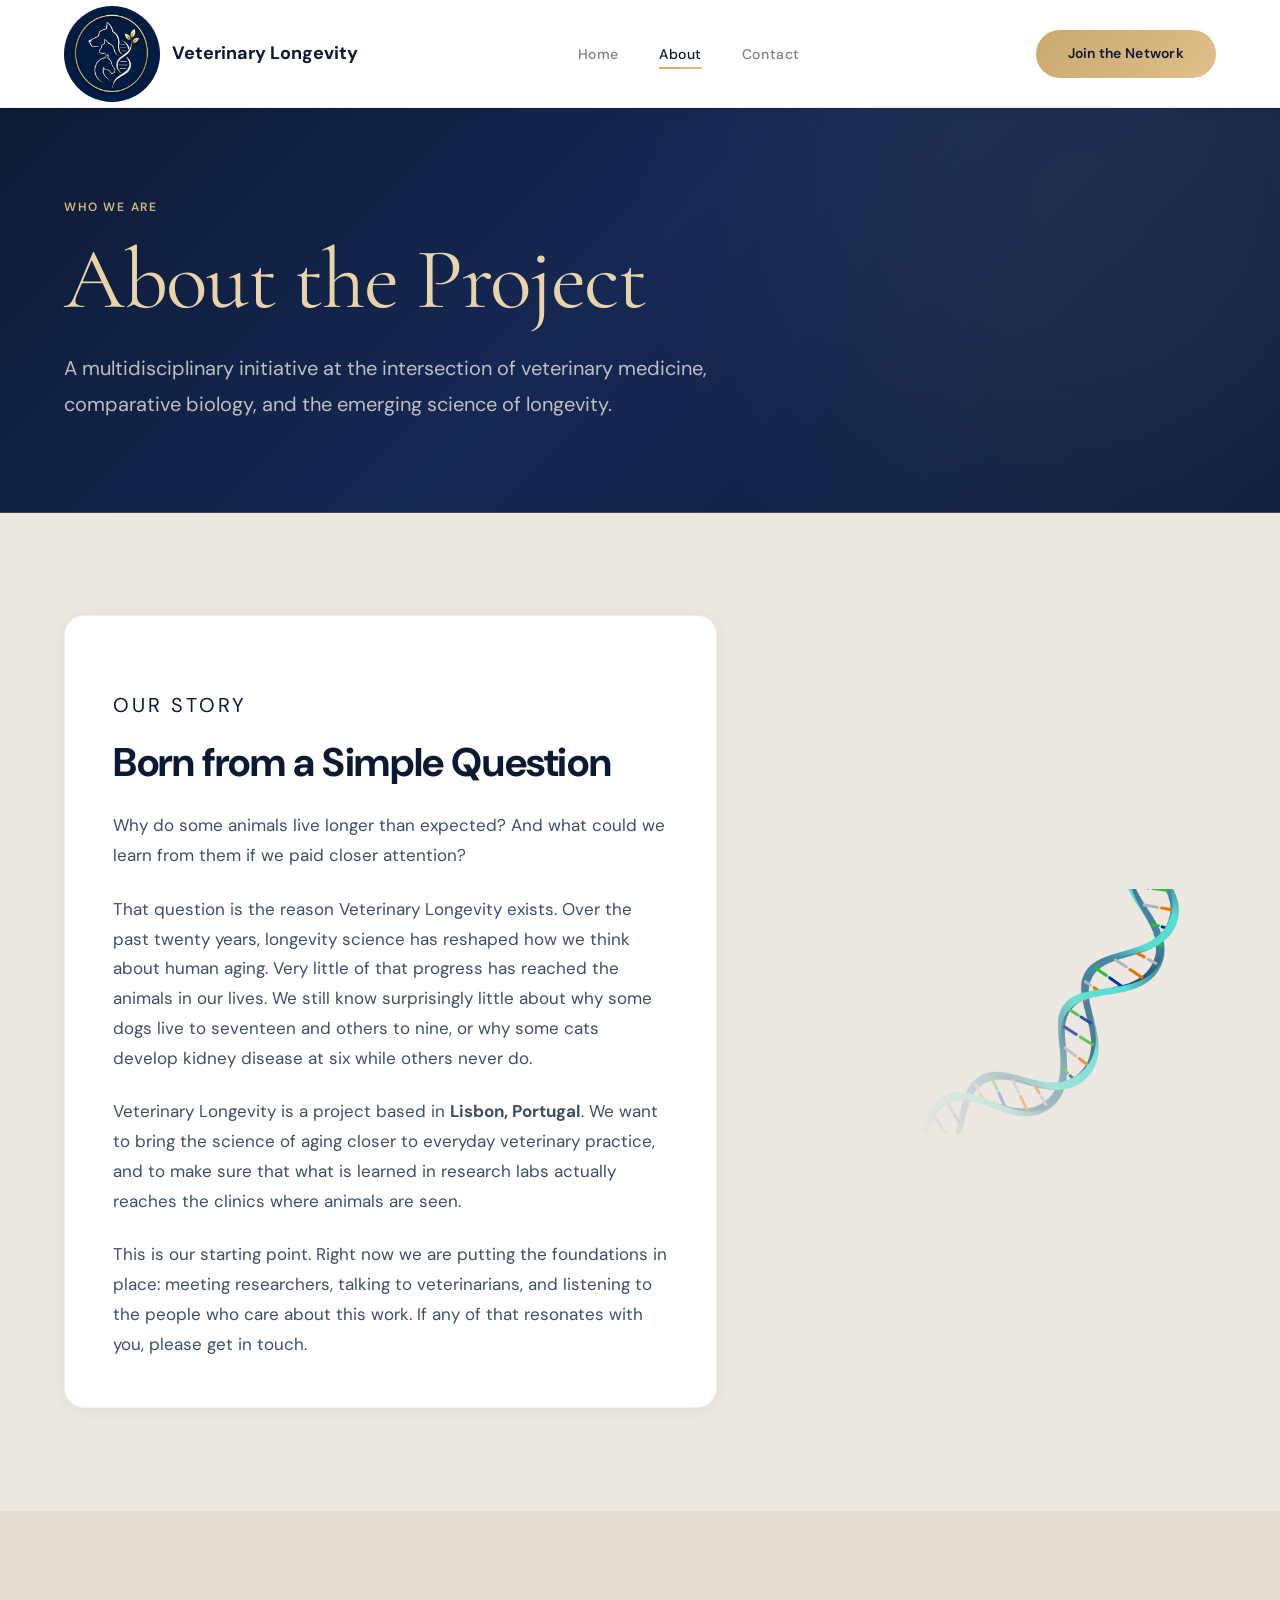
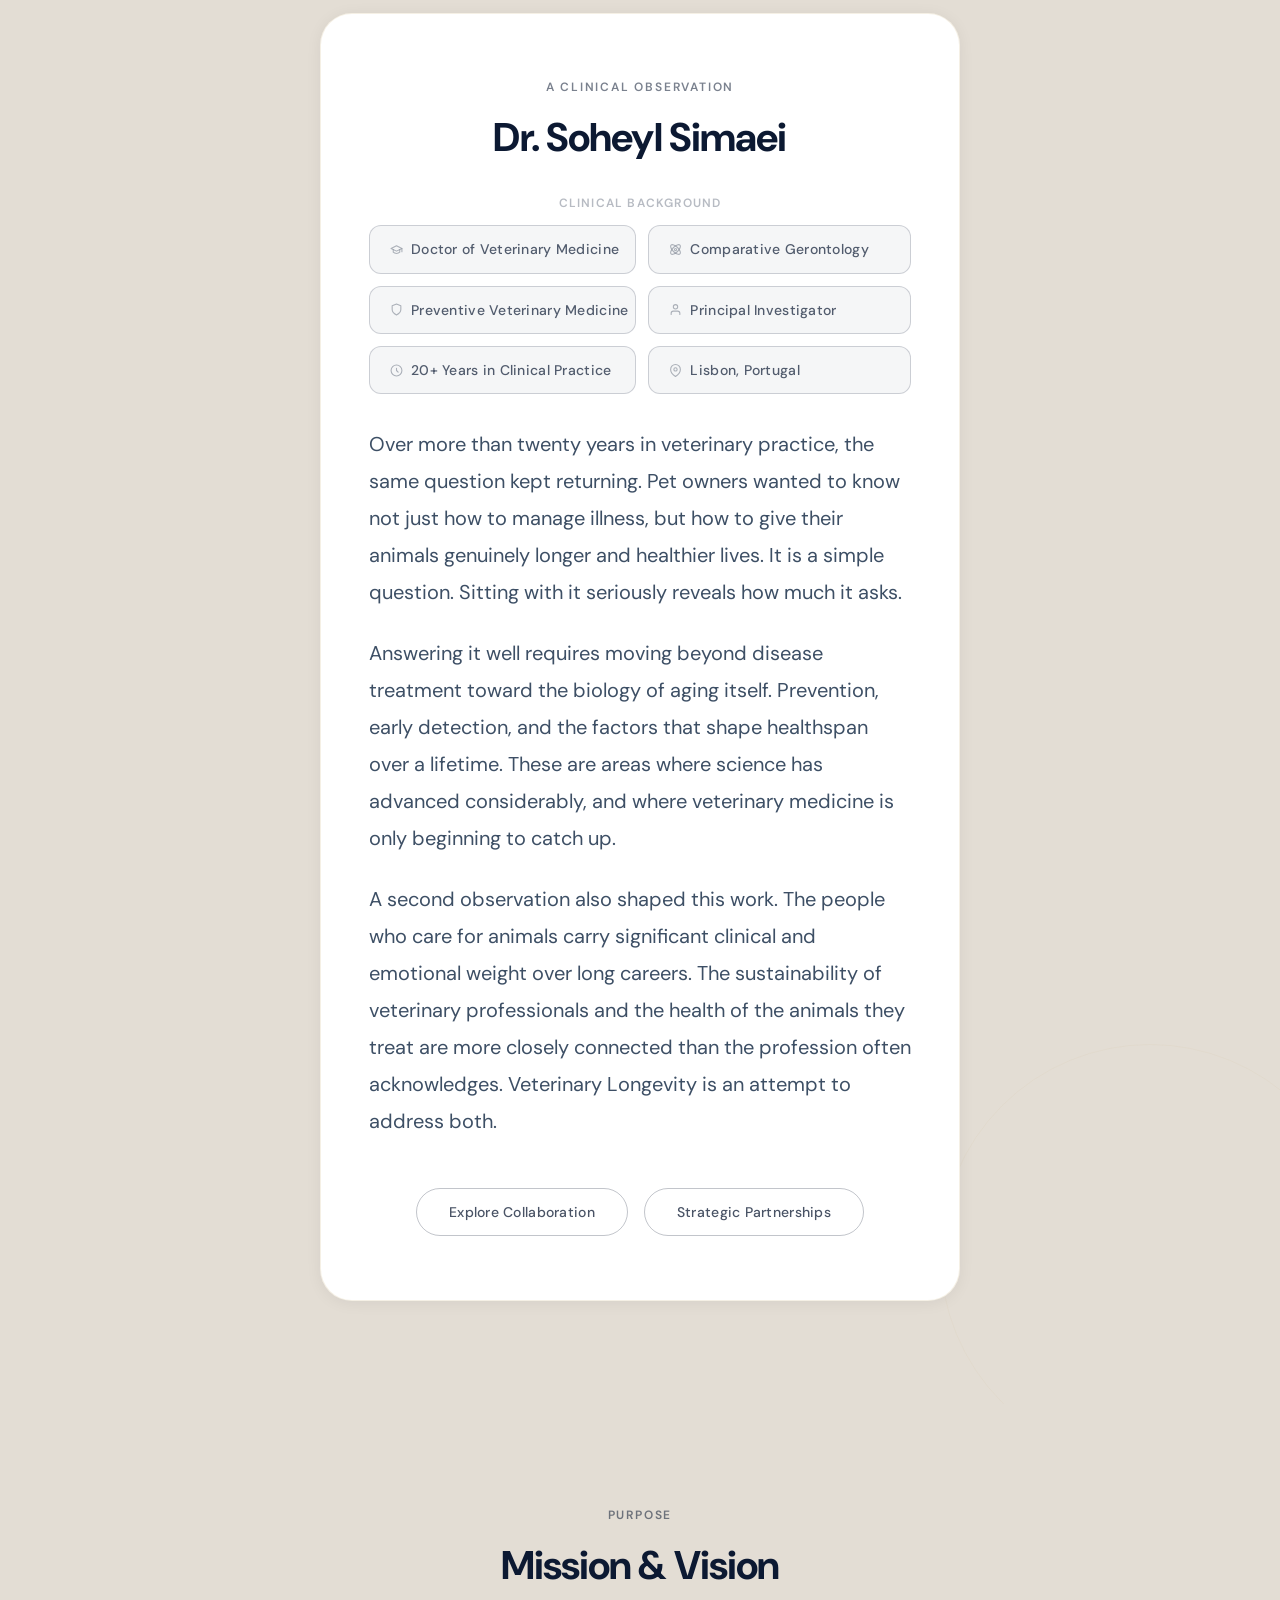
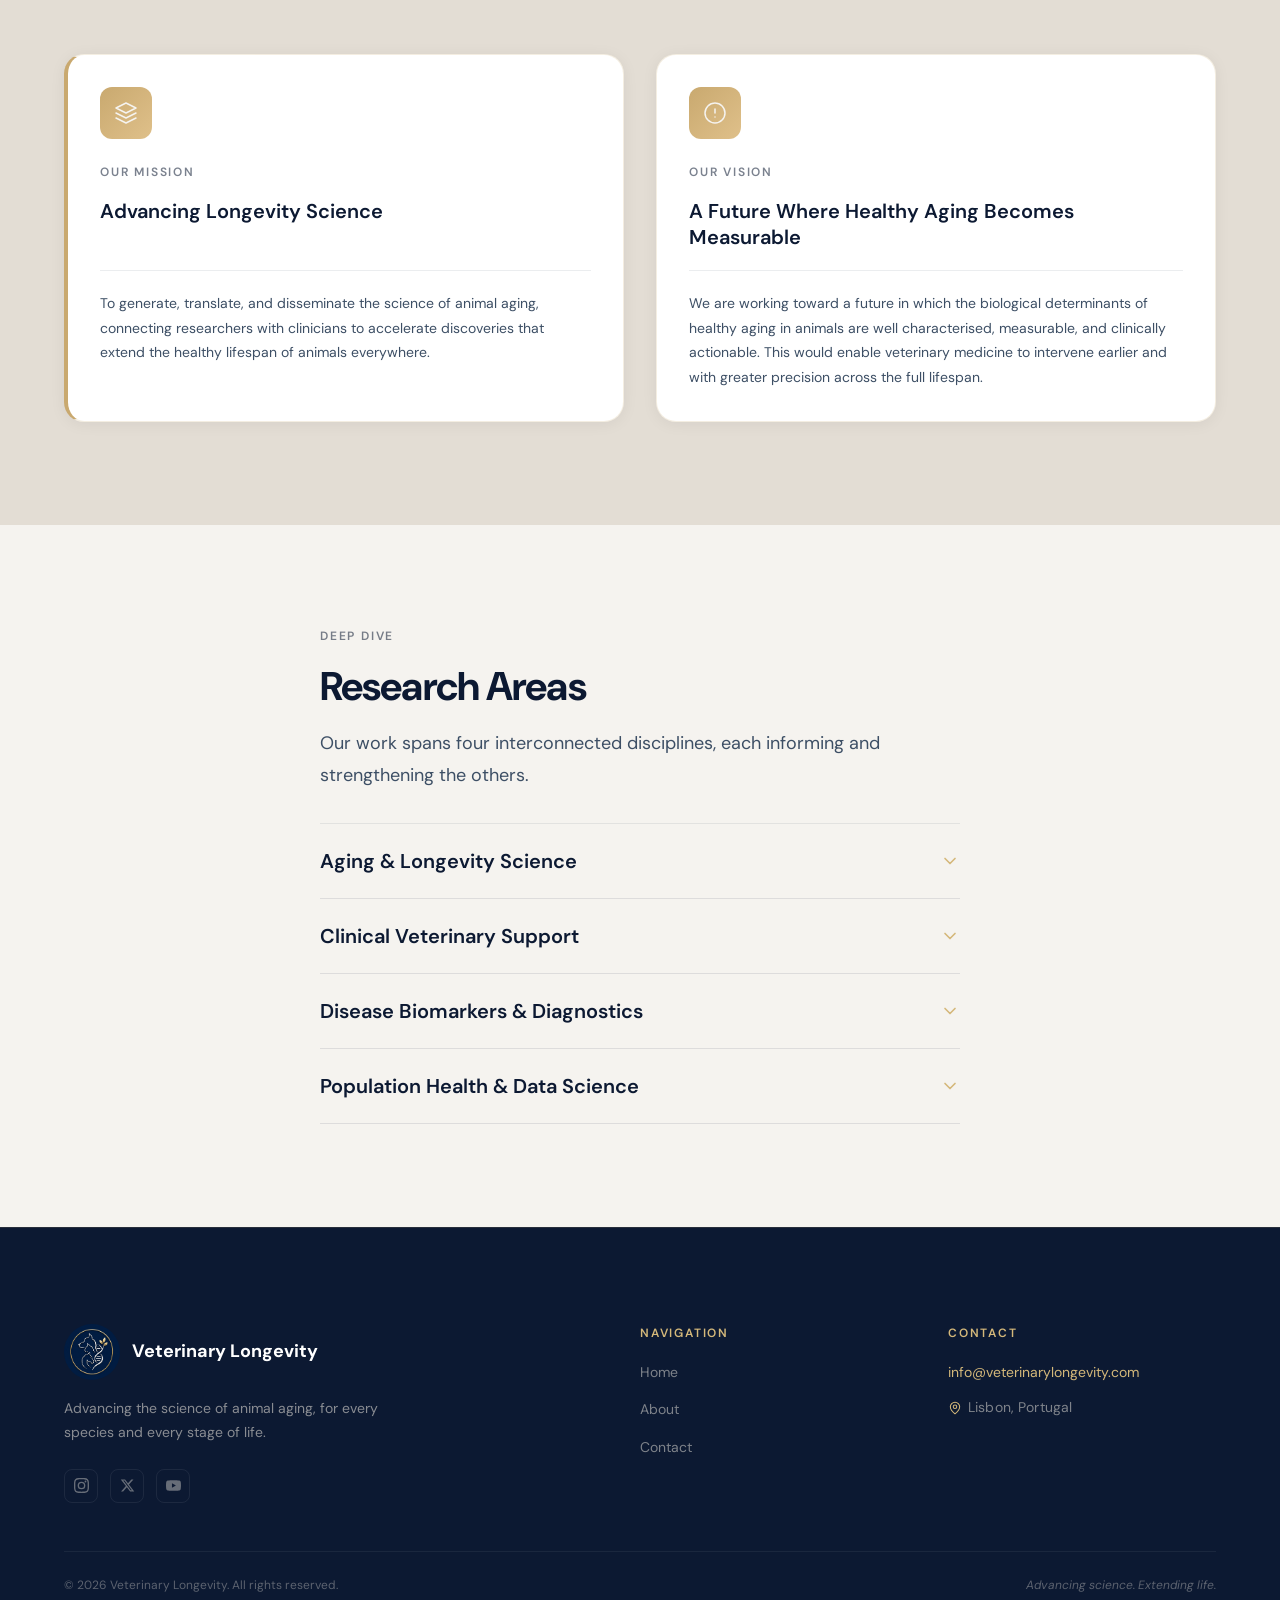
==== about.html @ aec87c4b "Reorganise credential pills into structured 2-column grid Replaces flex-wrap layout (uneven rows) wi" ====
<!DOCTYPE html>
<html lang="en">
<head>
  <meta charset="UTF-8">
  <meta name="viewport" content="width=device-width, initial-scale=1.0">
  <title>About | Veterinary Longevity</title>
  <meta name="description" content="About Veterinary Longevity. Our mission, research focus, and the founder building a scientific platform to extend healthy life across animal species.">
  <meta name="keywords" content="about veterinary longevity, animal aging research, pet longevity science, geroscience, veterinary research mission">
  <meta name="author" content="Dr. Soheyl Simaei">
  <meta name="robots" content="index, follow">
  <meta name="theme-color" content="#0c1932">
  <link rel="canonical" href="https://veterinarylongevity.com/about.html">

  <!-- Open Graph -->
  <meta property="og:type" content="website">
  <meta property="og:url" content="https://veterinarylongevity.com/about.html">
  <meta property="og:site_name" content="Veterinary Longevity">
  <meta property="og:title" content="About | Veterinary Longevity">
  <meta property="og:description" content="Our mission, research focus, and the founder building a scientific platform to extend healthy life across animal species.">
  <meta property="og:image" content="https://veterinarylongevity.com/images/logo.png">
  <meta property="og:image:alt" content="Veterinary Longevity logo">
  <meta property="og:locale" content="en_US">

  <!-- Twitter -->
  <meta name="twitter:card" content="summary_large_image">
  <meta name="twitter:title" content="About | Veterinary Longevity">
  <meta name="twitter:description" content="Our mission, research focus, and the founder behind Veterinary Longevity.">
  <meta name="twitter:image" content="https://veterinarylongevity.com/images/logo.png">

  <link rel="dns-prefetch" href="//fonts.googleapis.com">
  <link rel="preconnect" href="https://fonts.googleapis.com">
  <link rel="preconnect" href="https://fonts.gstatic.com" crossorigin>
  <link href="https://fonts.googleapis.com/css2?family=Cormorant+Garamond:ital,wght@0,300;0,400;0,600;1,300;1,400&family=DM+Sans:ital,wght@0,300;0,400;0,500;0,600;0,700;0,800;1,400&display=swap" rel="stylesheet">
  <link rel="stylesheet" href="css/styles.css">
  <link rel="icon" type="image/png" href="images/logo.png">
  <link rel="apple-touch-icon" href="images/logo.png">

  <script type="application/ld+json">
  {
    "@context": "https://schema.org",
    "@type": "AboutPage",
    "name": "About Veterinary Longevity",
    "url": "https://veterinarylongevity.com/about.html",
    "about": {
      "@type": "Organization",
      "name": "Veterinary Longevity",
      "url": "https://veterinarylongevity.com/"
    }
  }
  </script>
</head>
<body>

  <!-- ===== NAVIGATION ===== -->
  <nav class="nav" id="main-nav" role="navigation" aria-label="Main navigation">
    <div class="nav__inner container">
      <a href="index.html" class="nav__logo" aria-label="Veterinary Longevity home">
        <img src="images/logo.png" alt="Veterinary Longevity logo" class="nav__logo-icon" width="96" height="96" />
        <span>Veterinary Longevity</span>
      </a>

      <ul class="nav__links" role="list">
        <li><a href="index.html" class="nav__link" data-page="home">Home</a></li>
        <li><a href="about.html" class="nav__link active" data-page="about" aria-current="page">About</a></li>
        <li><a href="contact.html" class="nav__link" data-page="contact">Contact</a></li>
      </ul>

      <a href="contact.html" class="btn btn--primary nav__cta">Join the Network</a>

      <button class="nav__hamburger" aria-label="Toggle mobile menu" aria-expanded="false" aria-controls="mobile-menu">
        <span></span><span></span><span></span>
      </button>
    </div>

    <div class="nav__mobile" id="mobile-menu" aria-hidden="true">
      <ul role="list">
        <li><a href="index.html" class="nav__mobile-link">Home</a></li>
        <li><a href="about.html" class="nav__mobile-link">About</a></li>
        <li><a href="contact.html" class="nav__mobile-link">Contact</a></li>
      </ul>
      <a href="contact.html" class="btn btn--primary">Join the Network</a>
    </div>
  </nav>

  <main>

    <!-- ===== PAGE HERO ===== -->
    <section class="page-hero" aria-labelledby="about-heading">
      <div class="container">
        <p class="eyebrow animate-on-scroll">Who We Are</p>
        <h1 id="about-heading" class="heading-display animate-on-scroll delay-1 text-balance">
          About the Project
        </h1>
        <p class="page-hero__sub animate-on-scroll delay-2">
          A multidisciplinary initiative at the intersection of veterinary medicine, comparative biology, and the emerging science of longevity.
        </p>
      </div>
    </section>

    <!-- ===== OUR STORY ===== -->
    <section class="our-story section" aria-labelledby="story-heading">
      <div class="container">
        <div class="our-story__grid">
          <div class="our-story__text animate-slide-left">
            <p class="eyebrow">Our Story</p>
            <h2 id="story-heading" class="heading-lg">Born from a Simple Question</h2>
            <p>
              Why do some animals live longer than expected? And what could we learn from them if we paid closer attention?
            </p>
            <p>
              That question is the reason Veterinary Longevity exists. Over the past twenty years, longevity science has reshaped how we think about human aging. Very little of that progress has reached the animals in our lives. We still know surprisingly little about why some dogs live to seventeen and others to nine, or why some cats develop kidney disease at six while others never do.
            </p>
            <p>
              Veterinary Longevity is a project based in <strong>Lisbon, Portugal</strong>. We want to bring the science of aging closer to everyday veterinary practice, and to make sure that what is learned in research labs actually reaches the clinics where animals are seen.
            </p>
            <p>
              This is our starting point. Right now we are putting the foundations in place: meeting researchers, talking to veterinarians, and listening to the people who care about this work. If any of that resonates with you, please get in touch.
            </p>
          </div>

          <div class="animate-on-scroll delay-2">
            <img src="images/dna-helix.png" alt="A 3D illustration of a colorful DNA double helix" class="our-story__image" loading="lazy" width="640" height="640" />
          </div>
        </div>
      </div>
    </section>

    <!-- ===== FOUNDER ===== -->
    <section class="founder section" aria-labelledby="founder-heading">
      <div class="container--narrow">
        <div class="founder__inner animate-on-scroll">
          <p class="eyebrow">A Clinical Observation</p>
          <h2 id="founder-heading" class="heading-lg" style="white-space: nowrap">Dr. Soheyl Simaei</h2>
          <p class="founder__credentials-label">Clinical Background</p>
          <div class="founder__credentials">
            <span class="founder__credential">
              <svg width="13" height="13" viewBox="0 0 24 24" fill="none" stroke="currentColor" stroke-width="2" stroke-linecap="round" stroke-linejoin="round" aria-hidden="true"><path d="M22 10L12 5 2 10l10 5 10-5z"/><path d="M6 12v5c3 3 9 3 12 0v-5"/><path d="M22 10v6"/></svg>
              Doctor of Veterinary Medicine
            </span>
            <span class="founder__credential">
              <svg width="13" height="13" viewBox="0 0 24 24" fill="none" stroke="currentColor" stroke-width="2" stroke-linecap="round" stroke-linejoin="round" aria-hidden="true"><circle cx="12" cy="12" r="2"/><path d="M20.2 20.2c2.04-2.03.02-7.36-4.5-11.9-4.54-4.52-9.87-6.54-11.9-4.5-2.04 2.03-.02 7.36 4.5 11.9 4.54 4.52 9.87 6.54 11.9 4.5z"/><path d="M15.7 15.7c4.52-4.54 6.54-9.87 4.5-11.9-2.03-2.04-7.36-.02-11.9 4.5-4.52 4.54-6.54 9.87-4.5 11.9 2.03 2.04 7.36.02 11.9-4.5z"/></svg>
              Comparative Gerontology
            </span>
            <span class="founder__credential">
              <svg width="13" height="13" viewBox="0 0 24 24" fill="none" stroke="currentColor" stroke-width="2" stroke-linecap="round" stroke-linejoin="round" aria-hidden="true"><path d="M12 22s8-4 8-10V5l-8-3-8 3v7c0 6 8 10 8 10z"/></svg>
              Preventive Veterinary Medicine
            </span>
            <span class="founder__credential">
              <svg width="13" height="13" viewBox="0 0 24 24" fill="none" stroke="currentColor" stroke-width="2" stroke-linecap="round" stroke-linejoin="round" aria-hidden="true"><path d="M20 21v-2a4 4 0 0 0-4-4H8a4 4 0 0 0-4 4v2"/><circle cx="12" cy="7" r="4"/></svg>
              Principal Investigator
            </span>
            <span class="founder__credential">
              <svg width="13" height="13" viewBox="0 0 24 24" fill="none" stroke="currentColor" stroke-width="2" stroke-linecap="round" stroke-linejoin="round" aria-hidden="true"><circle cx="12" cy="12" r="10"/><path d="M12 8v4l3 3"/></svg>
              20+ Years in Clinical Practice
            </span>
            <span class="founder__credential">
              <svg width="13" height="13" viewBox="0 0 24 24" fill="none" stroke="currentColor" stroke-width="2" stroke-linecap="round" stroke-linejoin="round" aria-hidden="true"><path d="M21 10c0 7-9 13-9 13s-9-6-9-13a9 9 0 0 1 18 0z"/><circle cx="12" cy="10" r="3"/></svg>
              Lisbon, Portugal
            </span>
          </div>
          <div class="founder__bio">
            <p>Over more than twenty years in veterinary practice, the same question kept returning. Pet owners wanted to know not just how to manage illness, but how to give their animals genuinely longer and healthier lives. It is a simple question. Sitting with it seriously reveals how much it asks.</p>
            <p>Answering it well requires moving beyond disease treatment toward the biology of aging itself. Prevention, early detection, and the factors that shape healthspan over a lifetime. These are areas where science has advanced considerably, and where veterinary medicine is only beginning to catch up.</p>
            <p>A second observation also shaped this work. The people who care for animals carry significant clinical and emotional weight over long careers. The sustainability of veterinary professionals and the health of the animals they treat are more closely connected than the profession often acknowledges. Veterinary Longevity is an attempt to address both.</p>
          </div>
          <div class="founder__actions">
            <a href="contact.html" class="btn btn--ghost">Explore Collaboration</a>
            <a href="contact.html" class="btn btn--ghost">Strategic Partnerships</a>
          </div>
        </div>
      </div>
    </section>

    <!-- ===== MISSION & VISION ===== -->
    <section class="mission-vision section" aria-label="Mission and Vision">
      <div class="container">
        <header class="section-header animate-on-scroll">
          <p class="eyebrow">Purpose</p>
          <h2 class="heading-lg">Mission &amp; Vision</h2>
        </header>
        <div class="grid-2">
          <div class="card mission-card animate-scale delay-1">
            <div class="card__icon" aria-hidden="true">
              <svg width="24" height="24" viewBox="0 0 24 24" fill="none" stroke="currentColor" stroke-width="1.5" stroke-linecap="round" stroke-linejoin="round">
                <path d="M12 2L2 7l10 5 10-5-10-5z"/><path d="M2 17l10 5 10-5"/><path d="M2 12l10 5 10-5"/>
              </svg>
            </div>
            <p class="eyebrow">Our Mission</p>
            <h3 class="card__title">Advancing Longevity Science</h3>
            <p class="card__text">To generate, translate, and disseminate the science of animal aging, connecting researchers with clinicians to accelerate discoveries that extend the healthy lifespan of animals everywhere.</p>
          </div>

          <div class="card vision-card animate-scale delay-2">
            <div class="card__icon" aria-hidden="true">
              <svg width="24" height="24" viewBox="0 0 24 24" fill="none" stroke="currentColor" stroke-width="1.5" stroke-linecap="round" stroke-linejoin="round">
                <circle cx="12" cy="12" r="10"/><path d="M12 8v4"/><path d="M12 16h.01"/>
              </svg>
            </div>
            <p class="eyebrow">Our Vision</p>
            <h3 class="card__title">A Future Where Healthy Aging Becomes Measurable</h3>
            <p class="card__text">We are working toward a future in which the biological determinants of healthy aging in animals are well characterised, measurable, and clinically actionable. This would enable veterinary medicine to intervene earlier and with greater precision across the full lifespan.</p>
          </div>
        </div>
      </div>
    </section>

    <!-- ===== RESEARCH AREAS ACCORDION ===== -->
    <section class="research-deep section" aria-labelledby="areas-heading">
      <div class="container--narrow">
        <header class="section-header animate-on-scroll" style="max-width:none; text-align:left; margin-bottom: var(--space-8);">
          <p class="eyebrow">Deep Dive</p>
          <h2 id="areas-heading" class="heading-lg">Research Areas</h2>
          <p class="section-header__sub" style="text-align:left; margin-top:var(--space-4);">
            Our work spans four interconnected disciplines, each informing and strengthening the others.
          </p>
        </header>

        <div class="accordion animate-on-scroll delay-1">

          <div class="accordion__item">
            <button class="accordion__trigger" aria-expanded="false" aria-controls="acc-1">
              <span>Aging &amp; Longevity Science</span>
              <svg class="accordion__icon" width="20" height="20" viewBox="0 0 24 24" fill="none" stroke="currentColor" stroke-width="2" stroke-linecap="round" stroke-linejoin="round" aria-hidden="true">
                <path d="m6 9 6 6 6-6"/>
              </svg>
            </button>
            <div class="accordion__content" id="acc-1" role="region">
              <p class="accordion__body">
                We study the fundamental biology of aging at the molecular, cellular, and organismal level. Our research explores epigenetic clocks in dogs and cats, comparative genomics across species with exceptional lifespans, senescent cell dynamics, and the role of inflammation in the decline that comes with aging. This work provides the foundational science that all other research areas build upon.
              </p>
            </div>
          </div>

          <div class="accordion__item">
            <button class="accordion__trigger" aria-expanded="false" aria-controls="acc-2">
              <span>Clinical Veterinary Support</span>
              <svg class="accordion__icon" width="20" height="20" viewBox="0 0 24 24" fill="none" stroke="currentColor" stroke-width="2" stroke-linecap="round" stroke-linejoin="round" aria-hidden="true">
                <path d="m6 9 6 6 6-6"/>
              </svg>
            </button>
            <div class="accordion__content" id="acc-2" role="region">
              <p class="accordion__body">
                Translating research into clinical practice is a core mission. We are developing longevity assessment tools, continuing education programs for veterinarians, standardised health screening protocols for senior animals, and practice management resources to help clinics build robust preventive medicine programs focused on extending healthspan.
              </p>
            </div>
          </div>

          <div class="accordion__item">
            <button class="accordion__trigger" aria-expanded="false" aria-controls="acc-3">
              <span>Disease Biomarkers &amp; Diagnostics</span>
              <svg class="accordion__icon" width="20" height="20" viewBox="0 0 24 24" fill="none" stroke="currentColor" stroke-width="2" stroke-linecap="round" stroke-linejoin="round" aria-hidden="true">
                <path d="m6 9 6 6 6-6"/>
              </svg>
            </button>
            <div class="accordion__content" id="acc-3" role="region">
              <p class="accordion__body">
                Early detection changes outcomes. We aim to build partnerships with diagnostic labs and biotech companies to validate circulating biomarkers for cancer, kidney disease, cognitive dysfunction, and cardiovascular aging in animals. As the clinic network develops, it will enable clinical validation of novel diagnostic tests at a meaningful scale.
              </p>
            </div>
          </div>

          <div class="accordion__item">
            <button class="accordion__trigger" aria-expanded="false" aria-controls="acc-4">
              <span>Population Health &amp; Data Science</span>
              <svg class="accordion__icon" width="20" height="20" viewBox="0 0 24 24" fill="none" stroke="currentColor" stroke-width="2" stroke-linecap="round" stroke-linejoin="round" aria-hidden="true">
                <path d="m6 9 6 6 6-6"/>
              </svg>
            </button>
            <div class="accordion__content" id="acc-4" role="region">
              <p class="accordion__body">
                Our aim is to aggregate anonymised health records from participating clinics, building a meaningful longitudinal dataset on companion animal aging over time. We intend to apply machine learning, survival analysis, and causal inference methods to understand what environmental, genetic, and behavioural factors most strongly predict healthy aging, and share findings directly with clinic partners.
              </p>
            </div>
          </div>

        </div>
      </div>
    </section>


  </main>

  <!-- ===== FOOTER ===== -->
  <footer class="footer" role="contentinfo">
    <div class="container">
      <div class="footer__grid">
        <div>
          <a href="index.html" class="footer__logo" aria-label="Veterinary Longevity">
            <img src="images/logo.png" alt="Veterinary Longevity logo" width="56" height="56" class="footer__logo-icon" loading="lazy" />
            Veterinary Longevity
          </a>
          <p class="footer__tagline">Advancing the science of animal aging, for every species and every stage of life.</p>
          <div class="footer__social" aria-label="Follow us on social media">
            <a href="https://www.instagram.com/veterinarylongevity" class="footer__social-link" target="_blank" rel="noopener noreferrer" aria-label="Instagram">
              <svg width="15" height="15" viewBox="0 0 24 24" fill="currentColor" aria-hidden="true"><path d="M12 2.163c3.204 0 3.584.012 4.85.07 3.252.148 4.771 1.691 4.919 4.919.058 1.265.069 1.645.069 4.849 0 3.205-.012 3.584-.069 4.849-.149 3.225-1.664 4.771-4.919 4.919-1.266.058-1.644.07-4.85.07-3.204 0-3.584-.012-4.849-.07-3.26-.149-4.771-1.699-4.919-4.92-.058-1.265-.07-1.644-.07-4.849 0-3.204.013-3.583.07-4.849.149-3.227 1.664-4.771 4.919-4.919 1.266-.057 1.645-.069 4.849-.069zM12 0C8.741 0 8.333.014 7.053.072 2.695.272.273 2.69.073 7.052.014 8.333 0 8.741 0 12c0 3.259.014 3.668.072 4.948.2 4.358 2.618 6.78 6.98 6.98C8.333 23.986 8.741 24 12 24c3.259 0 3.668-.014 4.948-.072 4.354-.2 6.782-2.618 6.979-6.98.059-1.28.073-1.689.073-4.948 0-3.259-.014-3.667-.072-4.947-.196-4.354-2.617-6.78-6.979-6.98C15.668.014 15.259 0 12 0zm0 5.838a6.162 6.162 0 1 0 0 12.324 6.162 6.162 0 0 0 0-12.324zM12 16a4 4 0 1 1 0-8 4 4 0 0 1 0 8zm6.406-11.845a1.44 1.44 0 1 0 0 2.881 1.44 1.44 0 0 0 0-2.881z"/></svg>
            </a>
            <a href="https://x.com/vetlongevity" class="footer__social-link" target="_blank" rel="noopener noreferrer" aria-label="X (formerly Twitter)">
              <svg width="15" height="15" viewBox="0 0 24 24" fill="currentColor" aria-hidden="true"><path d="M18.244 2.25h3.308l-7.227 8.26 8.502 11.24H16.17l-5.214-6.817L4.99 21.75H1.68l7.73-8.835L1.254 2.25H8.08l4.713 6.231zm-1.161 17.52h1.833L7.084 4.126H5.117z"/></svg>
            </a>
            <a href="https://www.youtube.com/@veterinarylongevity" class="footer__social-link" target="_blank" rel="noopener noreferrer" aria-label="YouTube">
              <svg width="15" height="15" viewBox="0 0 24 24" fill="currentColor" aria-hidden="true"><path d="M23.498 6.186a3.016 3.016 0 0 0-2.122-2.136C19.505 3.545 12 3.545 12 3.545s-7.505 0-9.377.505A3.017 3.017 0 0 0 .502 6.186C0 8.07 0 12 0 12s0 3.93.502 5.814a3.016 3.016 0 0 0 2.122 2.136c1.871.505 9.376.505 9.376.505s7.505 0 9.377-.505a3.015 3.015 0 0 0 2.122-2.136C24 15.93 24 12 24 12s0-3.93-.502-5.814zM9.545 15.568V8.432L15.818 12l-6.273 3.568z"/></svg>
            </a>
          </div>
        </div>

        <div>
          <h3 class="footer__heading">Navigation</h3>
          <ul class="footer__links" role="list">
            <li><a href="index.html" class="footer__link">Home</a></li>
            <li><a href="about.html" class="footer__link">About</a></li>
            <li><a href="contact.html" class="footer__link">Contact</a></li>
          </ul>
        </div>

        <div>
          <h3 class="footer__heading">Contact</h3>
          <a href="mailto:info@veterinarylongevity.com" class="footer__email">info@veterinarylongevity.com</a>
          <p class="footer__location" aria-label="Location">
            <svg width="14" height="14" viewBox="0 0 24 24" fill="none" stroke="currentColor" stroke-width="1.8" stroke-linecap="round" stroke-linejoin="round" aria-hidden="true">
              <path d="M20 10c0 6-8 12-8 12s-8-6-8-12a8 8 0 0 1 16 0Z"/>
              <circle cx="12" cy="10" r="3"/>
            </svg>
            Lisbon, Portugal
          </p>
        </div>
      </div>

      <div class="footer__bottom">
        <span>&copy; 2026 Veterinary Longevity. All rights reserved.</span>
        <span class="footer__tagline-short">Advancing science. Extending life.</span>
      </div>
    </div>
  </footer>

  <script src="js/main.js"></script>
</body>
</html>
---- css/styles.css ----
/* ============================================
   1. CUSTOM PROPERTIES / DESIGN TOKENS
   ============================================ */
:root {
  /* Colors */
  --color-navy-950: #0c1932;
  --color-navy-900: #112040;
  --color-navy-800: #172952;
  --color-navy-700: #1d3164;
  --color-navy-600: #243a79;
  --color-teal-500: #c9a96f;
  --color-teal-400: #d4b87a;
  --color-teal-300: #e8d4a8;
  --color-teal-200: #f2e8cc;
  --color-cyan-400: #dfc08a;
  --color-white: #ffffff;
  --color-gray-100: #f0f4f8;
  --color-gray-300: #cbd5e1;
  --color-gray-400: #94a3b8;
  --color-gray-500: #64748b;

  --color-text-primary: #ffffff;
  --color-text-secondary: #94a3b8;
  --color-text-muted: #64748b;

  /* Gradients */
  --gradient-hero: linear-gradient(135deg, #0c1932 0%, #152753 50%, #112040 100%);
  --gradient-teal: linear-gradient(135deg, #c9a96f, #dfc08a);
  --gradient-card: linear-gradient(135deg, rgba(23,41,82,0.8), rgba(12,25,50,0.9));
  --gradient-glass: linear-gradient(135deg, rgba(255,255,255,0.06), rgba(255,255,255,0.02));

  /* Typography */
  --font-family-display: 'Cormorant Garamond', 'Georgia', serif;
  --font-family-heading: 'DM Sans', sans-serif;
  --font-family-body: 'DM Sans', sans-serif;

  --text-xs:   0.75rem;
  --text-sm:   0.875rem;
  --text-base: 1rem;
  --text-lg:   1.125rem;
  --text-xl:   1.25rem;
  --text-2xl:  1.5rem;
  --text-3xl:  1.875rem;
  --text-4xl:  2.25rem;
  --text-5xl:  3rem;
  --text-6xl:  3.75rem;
  --text-7xl:  4.5rem;

  --leading-tight:   1.15;
  --leading-snug:    1.3;
  --leading-normal:  1.6;
  --leading-relaxed: 1.75;

  --tracking-tight:   -0.03em;
  --tracking-wide:     0.08em;
  --tracking-widest:   0.15em;

  --font-weight-light:     300;
  --font-weight-regular:   400;
  --font-weight-medium:    500;
  --font-weight-semibold:  600;
  --font-weight-bold:      700;
  --font-weight-extrabold: 800;

  /* Spacing */
  --space-1:  0.25rem;
  --space-2:  0.5rem;
  --space-3:  0.75rem;
  --space-4:  1rem;
  --space-5:  1.25rem;
  --space-6:  1.5rem;
  --space-8:  2rem;
  --space-10: 2.5rem;
  --space-12: 3rem;
  --space-16: 4rem;
  --space-20: 5rem;
  --space-24: 6rem;
  --space-32: 8rem;

  --container-max:    1280px;
  --container-narrow: 768px;
  --section-padding-y: clamp(4rem, 8vw, 8rem);
  --section-padding-x: clamp(1.5rem, 5vw, 4rem);

  /* Border Radius */
  --radius-sm:   4px;
  --radius-md:   8px;
  --radius-lg:   12px;
  --radius-xl:   20px;
  --radius-2xl:  32px;
  --radius-full: 9999px;

  /* Shadows */
  --shadow-card:       0 4px 24px rgba(0,0,0,0.4), 0 1px 4px rgba(0,0,0,0.3);
  --shadow-card-hover: 0 8px 40px rgba(201,169,111,0.18), 0 2px 8px rgba(0,0,0,0.4);
  --shadow-glass:      0 8px 32px rgba(0,0,0,0.3), inset 0 1px 0 rgba(255,255,255,0.08);
  --shadow-glow-teal:  0 0 40px rgba(201,169,111,0.45), 0 4px 20px rgba(201,169,111,0.2);

  /* Components */
  --nav-height:   108px;
  --border-subtle: 1px solid rgba(255,255,255,0.06);
  --border-teal:   1px solid rgba(201,169,111,0.28);
  --card-padding:  var(--space-8);
}

/* ============================================
   2. CSS RESET & BASE
   ============================================ */
*, *::before, *::after {
  box-sizing: border-box;
  margin: 0;
  padding: 0;
}

html {
  scroll-behavior: smooth;
  font-size: 16px;
  -webkit-text-size-adjust: 100%;
}

body {
  background: var(--color-navy-950);
  color: var(--color-text-primary);
  font-family: var(--font-family-body);
  font-weight: var(--font-weight-regular);
  line-height: var(--leading-normal);
  -webkit-font-smoothing: antialiased;
  -moz-osx-font-smoothing: grayscale;
  overflow-x: hidden;
}

img, svg { display: block; max-width: 100%; }

a { color: inherit; text-decoration: none; }

ul, ol { list-style: none; }

button {
  border: none;
  background: none;
  cursor: pointer;
  font-family: inherit;
}

input, textarea, select { font-family: inherit; }

:focus-visible {
  outline: 2px solid var(--color-teal-400);
  outline-offset: 3px;
  border-radius: 2px;
}

/* ============================================
   3. TYPOGRAPHY UTILITIES
   ============================================ */
.heading-display {
  font-family: var(--font-family-display);
  font-size: clamp(3.25rem, 5.5vw + 1rem, 6.25rem);
  font-weight: var(--font-weight-regular);
  line-height: 1.08;
  letter-spacing: -0.015em;
  color: var(--color-teal-300);
}

.heading-xl {
  font-family: var(--font-family-heading);
  font-size: clamp(2rem, 3vw + 0.5rem, 3rem);
  font-weight: var(--font-weight-bold);
  line-height: var(--leading-snug);
  letter-spacing: var(--tracking-tight);
  color: var(--color-teal-400);
}

.heading-lg {
  font-family: var(--font-family-heading);
  font-size: clamp(1.875rem, 2.5vw + 0.5rem, 2.75rem);
  font-weight: var(--font-weight-bold);
  line-height: 1.22;
  letter-spacing: -0.022em;
  color: var(--color-teal-400);
}

.heading-md {
  font-family: var(--font-family-heading);
  font-size: clamp(1.25rem, 2vw, 1.75rem);
  font-weight: var(--font-weight-semibold);
  line-height: var(--leading-snug);
  color: var(--color-teal-400);
}

.eyebrow {
  font-family: var(--font-family-body);
  font-size: var(--text-xs);
  font-weight: var(--font-weight-semibold);
  letter-spacing: var(--tracking-widest);
  text-transform: uppercase;
  color: var(--color-teal-400);
  margin-bottom: var(--space-4);
  display: block;
}

.text-balance { text-wrap: balance; }

/* ============================================
   4. LAYOUT UTILITIES
   ============================================ */
.container {
  max-width: var(--container-max);
  margin: 0 auto;
  padding: 0 var(--section-padding-x);
}

.container--narrow {
  max-width: var(--container-narrow);
  margin: 0 auto;
  padding: 0 var(--section-padding-x);
}

.section { padding: var(--section-padding-y) 0; }

.section-header {
  text-align: center;
  max-width: 700px;
  margin: 0 auto var(--space-16);
}

/* Editorial asymmetry — left-aligned variant for grid sections */
.section-header--left {
  text-align: left;
  margin-left: 0;
  margin-right: auto;
}

.section-header__sub {
  color: var(--color-text-secondary);
  font-size: var(--text-lg);
  line-height: 1.78;
  margin-top: var(--space-6);
}

.grid-2 {
  display: grid;
  grid-template-columns: repeat(auto-fit, minmax(300px, 1fr));
  gap: var(--space-8);
}

.grid-3 {
  display: grid;
  grid-template-columns: repeat(auto-fit, minmax(260px, 1fr));
  gap: var(--space-8);
}

.grid-4 {
  display: grid;
  grid-template-columns: repeat(auto-fit, minmax(240px, 1fr));
  gap: var(--space-6);
}

/* ============================================
   5. NAVIGATION COMPONENT
   ============================================ */
.nav {
  position: fixed;
  top: 0; left: 0; right: 0;
  z-index: 9999;
  height: var(--nav-height);
  background: var(--color-navy-950);
  transition: background 0.4s ease, -webkit-backdrop-filter 0.4s ease, backdrop-filter 0.4s ease, border-color 0.4s ease, box-shadow 0.4s ease;
  border-bottom: 1px solid rgba(201,169,111,0.12);
  box-shadow: none;
}

.nav.scrolled {
  background: rgba(12, 25, 50, 0.97);
  -webkit-backdrop-filter: blur(20px) saturate(180%);
  backdrop-filter: blur(20px) saturate(180%);
  border-bottom: 1px solid rgba(201,169,111,0.18);
  box-shadow: 0 2px 20px rgba(0,0,0,0.35);
}

.nav__inner {
  display: flex;
  align-items: center;
  justify-content: space-between;
  height: 100%;
}

.nav__logo {
  display: flex;
  align-items: center;
  gap: var(--space-3);
  font-family: var(--font-family-heading);
  font-size: var(--text-lg);
  font-weight: var(--font-weight-bold);
  color: var(--color-teal-300);
  transition: opacity 0.2s ease;
  flex-shrink: 0;
}

.nav__logo:hover { opacity: 0.85; }

.nav__logo-icon {
  display: block;
  border-radius: 50%;
  object-fit: cover;
}

.footer__logo-icon {
  display: block;
  border-radius: 50%;
  object-fit: cover;
}

.nav__links {
  display: flex;
  align-items: center;
  gap: var(--space-10);
}

.nav__link {
  font-size: var(--text-sm);
  font-weight: var(--font-weight-medium);
  letter-spacing: 0.04em;
  color: rgba(232,212,168,0.7);
  transition: color 0.3s ease;
  position: relative;
  padding-bottom: 2px;
}

.nav__link::after {
  content: '';
  position: absolute;
  bottom: -4px; left: 0; right: 0;
  height: 2px;
  background: var(--gradient-teal);
  border-radius: var(--radius-full);
  transform: scaleX(0);
  transition: transform 0.25s ease;
}

.nav__link:hover, .nav__link.active { color: var(--color-teal-300); }
.nav__link.active::after { transform: scaleX(1); }

.nav__cta { margin-left: var(--space-4); }

.nav__hamburger {
  display: none;
  flex-direction: column;
  justify-content: center;
  align-items: center;
  gap: 5px;
  width: 40px; height: 40px;
  border-radius: var(--radius-md);
  transition: background 0.2s ease;
}

.nav__hamburger:hover { background: rgba(0,0,0,0.05); }

.nav__hamburger span {
  display: block;
  width: 22px; height: 2px;
  background: rgba(232,212,168,0.75);
  border-radius: var(--radius-full);
  transition: transform 0.3s ease, opacity 0.3s ease;
  transform-origin: center;
}

.nav--open .nav__hamburger span:nth-child(1) { transform: translateY(7px) rotate(45deg); }
.nav--open .nav__hamburger span:nth-child(2) { opacity: 0; transform: scaleX(0); }
.nav--open .nav__hamburger span:nth-child(3) { transform: translateY(-7px) rotate(-45deg); }

.nav__mobile {
  display: none;
  position: fixed;
  inset: 0;                        /* full viewport — no gaps on any browser */
  z-index: 9998;                   /* below nav (9999), above everything else */
  background: #0c1932;             /* hard-coded dark navy — never a variable */
  flex-direction: column;
  align-items: center;
  justify-content: center;
  gap: var(--space-10);
  padding-top: var(--nav-height);  /* push links below the visible nav bar */
  opacity: 0;
  visibility: hidden;
  pointer-events: none;
  overflow-y: auto;
  -webkit-overflow-scrolling: touch;
  transition: opacity 0.3s ease, visibility 0.3s ease;
}

.nav--open .nav__mobile {
  opacity: 1;
  visibility: visible;
  pointer-events: all;
}

.nav__mobile ul {
  display: flex;
  flex-direction: column;
  align-items: center;
  gap: var(--space-6);
  text-align: center;
}

.nav__mobile-link {
  font-family: var(--font-family-heading);
  font-size: var(--text-3xl);
  font-weight: var(--font-weight-bold);
  color: var(--color-gray-300);
  transition: color 0.2s ease;
}

.nav__mobile-link:hover { color: var(--color-teal-400); }

/* ============================================
   6. BUTTON COMPONENTS
   ============================================ */
.btn {
  display: inline-flex;
  align-items: center;
  justify-content: center;
  gap: var(--space-2);
  height: 48px;
  padding: 0 var(--space-8);
  border-radius: var(--radius-full);
  font-family: var(--font-family-body);
  font-size: var(--text-sm);
  font-weight: var(--font-weight-medium);
  letter-spacing: 0.02em;
  cursor: pointer;
  white-space: nowrap;
  transition: transform 0.25s ease, box-shadow 0.25s ease, background 0.25s ease, opacity 0.25s ease;
  border: none;
}

.btn--primary {
  background: var(--gradient-teal);
  color: var(--color-navy-950);
  font-weight: var(--font-weight-semibold);
}

.btn--primary:hover {
  transform: translateY(-2px);
  box-shadow: var(--shadow-glow-teal);
}

.btn--primary:active { transform: translateY(0); }

.btn--ghost {
  background: transparent;
  color: var(--color-teal-300);
  border: 1px solid rgba(201,169,111,0.42);
}

.btn--ghost:hover {
  background: rgba(201,169,111,0.1);
  border-color: rgba(201,169,111,0.65);
  transform: translateY(-2px);
}

.btn--lg { height: 56px; padding: 0 var(--space-10); font-size: var(--text-base); }

/* Ghost button on dark hero/page-hero backgrounds — needs stronger presence */
.hero .btn--ghost,
.page-hero .btn--ghost {
  color: rgba(232,212,168,0.92);
  border: 1px solid rgba(201,169,111,0.65);
}

.hero .btn--ghost:hover,
.page-hero .btn--ghost:hover {
  background: rgba(201,169,111,0.14);
  border-color: rgba(201,169,111,0.9);
  color: #f2e8cc;
}

.btn:disabled { opacity: 0.6; cursor: not-allowed; transform: none !important; box-shadow: none !important; }

/* ============================================
   7. HERO SECTION
   ============================================ */
.hero {
  position: relative;
  min-height: 100vh;
  display: flex;
  align-items: center;
  overflow: hidden;
  background: var(--gradient-hero);
  padding-top: var(--nav-height);
}

.hero::before {
  content: '';
  position: absolute;
  inset: 0;
  background-image: radial-gradient(circle, rgba(201,169,111,0.06) 1px, transparent 1px);
  background-size: 48px 48px;
  pointer-events: none;
  z-index: 0;
}

.hero::after {
  content: '';
  position: absolute;
  inset: 0;
  background-image: url('../images/dna-helix.png');
  background-repeat: no-repeat;
  background-position: right center;
  background-size: auto 110%;
  opacity: 0.18;
  pointer-events: none;
  z-index: 0;
  mix-blend-mode: screen;
}

@media (max-width: 768px) {
  .hero::after {
    background-size: auto 70%;
    background-position: right -40px center;
    opacity: 0.12;
  }
}

.hero__blobs {
  position: absolute;
  inset: 0;
  z-index: 0;
  pointer-events: none;
  overflow: hidden;
}

.blob {
  position: absolute;
  border-radius: 50%;
  filter: blur(80px);
  opacity: 0.07;
  animation: blobFloat 24s ease-in-out infinite;
}

.blob--1 {
  width: 600px; height: 600px;
  background: var(--color-teal-500);
  top: -10%; left: -10%;
  animation-duration: 28s;
}

.blob--2 {
  width: 500px; height: 500px;
  background: var(--color-cyan-400);
  bottom: -10%; right: -5%;
  animation-duration: 24s;
  animation-delay: -8s;
}

.blob--3 {
  width: 400px; height: 400px;
  background: var(--color-teal-300);
  top: 40%; right: 20%;
  opacity: 0.04;
  animation-duration: 20s;
  animation-delay: -12s;
}

@keyframes blobFloat {
  0%, 100% { transform: translate(0, 0) scale(1); }
  25%       { transform: translate(30px, -40px) scale(1.05); }
  50%       { transform: translate(-15px, 20px) scale(0.97); }
  75%       { transform: translate(20px, 30px) scale(1.03); }
}

.hero__content {
  position: relative;
  z-index: 1;
  max-width: 820px;
  padding: var(--space-20) 0;
}

.hero__eyebrow { margin-bottom: var(--space-6); }

.hero__headline {
  margin-bottom: var(--space-8);
}

.hero__sub {
  font-size: clamp(var(--text-base), 1.5vw + 0.5rem, var(--text-xl));
  color: var(--color-text-secondary);
  line-height: 1.82;
  max-width: 52ch;
  margin-bottom: var(--space-12);
}

.hero__note {
  font-size: var(--text-sm);
  color: var(--color-text-muted);
  line-height: var(--leading-relaxed);
  max-width: 50ch;
  margin-bottom: var(--space-12);
  padding-left: var(--space-5);
  border-left: 3px solid rgba(201,169,111,0.42);
  font-style: italic;
}

.hero__actions {
  display: flex;
  flex-wrap: wrap;
  gap: var(--space-4);
  align-items: center;
}

.hero__scroll-hint {
  position: absolute;
  bottom: var(--space-8);
  left: 50%;
  transform: translateX(-50%);
  z-index: 1;
  display: flex;
  flex-direction: column;
  align-items: center;
  gap: var(--space-2);
  color: var(--color-text-muted);
  font-size: var(--text-xs);
  letter-spacing: var(--tracking-wide);
  text-transform: uppercase;
  animation: scrollHintBounce 2.2s ease-in-out infinite;
}

@keyframes scrollHintBounce {
  0%, 100% { transform: translateX(-50%) translateY(0); }
  50%       { transform: translateX(-50%) translateY(8px); }
}

.hero__trajectory {
  position: absolute;
  right: 0;
  bottom: 0;
  width: 55%;
  max-width: 680px;
  height: 70%;
  z-index: 0;
  pointer-events: none;
  opacity: 0.22;
}

.hero__trajectory path {
  stroke-dasharray: 1;
  stroke-dashoffset: 1;
  animation: trajectoryDraw 3.2s cubic-bezier(0.4, 0, 0.2, 1) 0.6s forwards;
}

@keyframes trajectoryDraw {
  to { stroke-dashoffset: 0; }
}

/* ============================================
   8. STATS STRIP
   ============================================ */
.stats-strip {
  background: var(--color-navy-800);
  border-top: var(--border-teal);
  border-bottom: var(--border-teal);
}

.stats-strip__grid {
  display: grid;
  grid-template-columns: 1fr;
  text-align: center;
  padding: var(--space-12) 0;
}

.stat { padding: var(--space-8) var(--space-8); }

.stat__number {
  display: block;
  font-family: var(--font-family-heading);
  font-size: var(--text-5xl);
  font-weight: var(--font-weight-extrabold);
  line-height: 1;
  background: var(--gradient-teal);
  -webkit-background-clip: text;
  -webkit-text-fill-color: transparent;
  background-clip: text;
  margin-bottom: var(--space-2);
}

.stat__label {
  font-size: var(--text-xs);
  font-weight: var(--font-weight-semibold);
  letter-spacing: var(--tracking-widest);
  text-transform: uppercase;
  color: var(--color-text-muted);
}

/* ============================================
   9. CARD COMPONENTS
   ============================================ */
.card {
  background: var(--gradient-card);
  border: var(--border-subtle);
  border-radius: var(--radius-xl);
  padding: var(--card-padding);
  box-shadow: var(--shadow-card);
  display: flex;
  flex-direction: column;
  transition: transform 0.5s cubic-bezier(0.25, 0.46, 0.45, 0.94),
              box-shadow 0.5s cubic-bezier(0.25, 0.46, 0.45, 0.94),
              border-color 0.5s ease;
}

.card:hover {
  transform: translateY(-5px);
  box-shadow: var(--shadow-card-hover);
  border-color: rgba(201,169,111,0.3);
}

.card__icon {
  display: flex;
  align-items: center;
  justify-content: center;
  width: 52px; height: 52px;
  border-radius: var(--radius-lg);
  background: var(--gradient-teal);
  margin-bottom: var(--space-6);
  flex-shrink: 0;
  color: var(--color-navy-950);
}

.card__title {
  font-family: var(--font-family-heading);
  font-size: var(--text-xl);
  font-weight: var(--font-weight-semibold);
  color: var(--color-white);
  /* normalise to 2-line height so body text aligns across all cards */
  min-height: calc(2 * var(--text-xl) * 1.3);
  margin-bottom: 0;
  line-height: var(--leading-snug);
  display: flex;
  align-items: flex-start;
}

.card__text {
  flex: 1;
  color: var(--color-text-secondary);
  line-height: var(--leading-relaxed);
  font-size: var(--text-sm);
  margin-top: var(--space-5);
  padding-top: var(--space-5);
  border-top: var(--border-subtle);
}

/* ============================================
   10. RESEARCH FOCUS SECTION
   ============================================ */
.research {
  background: var(--color-navy-900);
  border-top: 1px solid rgba(255,255,255,0.04);
}

/* ============================================
   11. EDITORIAL / PULL QUOTE
   ============================================ */
.editorial {
  background: var(--color-navy-950);
  position: relative;
  overflow: hidden;
  padding: clamp(5.5rem, 11vw, 10rem) 0;
}

.editorial::before {
  content: '\201C';
  position: absolute;
  top: -0.15em; left: -0.05em;
  font-family: var(--font-family-display);
  font-size: 20rem;
  font-weight: 300;
  color: var(--color-teal-500);
  opacity: 0.06;
  line-height: 1;
  pointer-events: none;
  user-select: none;
}

.editorial .container--narrow { text-align: center; }

.editorial__quote {
  font-family: var(--font-family-display);
  font-size: clamp(1.5rem, 2.8vw, 2.25rem);
  font-style: italic;
  font-weight: 300;
  line-height: var(--leading-snug);
  color: var(--color-white);
  max-width: 820px;
  margin: 0 auto var(--space-8);
  letter-spacing: 0.01em;
}

.editorial__attribution {
  display: block;
  font-size: var(--text-sm);
  font-style: normal;
  letter-spacing: var(--tracking-wide);
  color: var(--color-teal-400);
}

.editorial__attribution::before {
  content: '';
  display: block;
  width: 36px;
  height: 1px;
  background: rgba(201,169,111,0.45);
  margin: 0 auto var(--space-5);
}

/* ============================================
   12. PARTNERS STRIP
   ============================================ */
.partners { background: var(--color-navy-800); }

.partners__eyebrow { text-align: center; margin-bottom: var(--space-8); }

.partners__strip {
  display: flex;
  flex-wrap: wrap;
  justify-content: center;
  align-items: center;
  gap: var(--space-10);
}

.partner-logo {
  font-family: var(--font-family-heading);
  font-size: var(--text-sm);
  font-weight: var(--font-weight-semibold);
  letter-spacing: 0.06em;
  text-transform: uppercase;
  color: var(--color-gray-400);
  opacity: 0.45;
  filter: grayscale(1);
  transition: opacity 0.3s ease, filter 0.3s ease, color 0.3s ease;
  cursor: default;
}

.partner-logo:hover {
  opacity: 1;
  filter: none;
  color: var(--color-teal-400);
}

/* ============================================
   13. PAGE HERO (About / Contact)
   ============================================ */
.page-hero {
  background: var(--gradient-hero);
  padding-top: calc(var(--nav-height) + clamp(4rem, 7vw, 6.5rem));
  padding-bottom: clamp(4rem, 7vw, 6rem);
  border-bottom: var(--border-teal);
  position: relative;
  overflow: hidden;
}

.page-hero::after {
  content: '';
  position: absolute;
  top: -100px; right: -100px;
  width: 600px; height: 600px;
  background: var(--color-teal-500);
  border-radius: 50%;
  filter: blur(120px);
  opacity: 0.06;
  pointer-events: none;
}

.page-hero .container { position: relative; z-index: 1; }

.page-hero__sub {
  font-size: clamp(var(--text-base), 1.5vw + 0.25rem, var(--text-xl));
  color: var(--color-text-secondary);
  line-height: 1.8;
  max-width: 52ch;
  margin-top: var(--space-6);
}

/* ============================================
   14. ABOUT PAGE SECTIONS
   ============================================ */
.our-story { background: var(--color-navy-900); }

.our-story__grid {
  display: grid;
  grid-template-columns: 1fr;
  gap: var(--space-16);
  align-items: center;
}

.our-story__text {
  max-width: 68ch;
  background: var(--gradient-card);
  border: var(--border-subtle);
  border-radius: var(--radius-xl);
  padding: clamp(var(--space-8), 4vw, var(--space-12));
  box-shadow: var(--shadow-card);
}

.our-story__text .heading-lg {
  margin-top: var(--space-4);
  letter-spacing: -0.01em;
}

.our-story__text p {
  color: var(--color-text-secondary);
  font-size: 1.0625rem;
  line-height: 1.75;
  margin-top: var(--space-6);
  text-align: left;
}

.our-story__text p:first-of-type {
  font-size: 1.25rem;
  line-height: 1.72;
  color: var(--color-text-primary);
  font-weight: 400;
}

.our-story__image {
  display: block;
  width: 100%;
  height: auto;
  max-width: 560px;
  margin: 0 auto;
}

.visual-placeholder {
  display: flex;
  align-items: center;
  justify-content: center;
  min-height: 380px;
  background: var(--gradient-card);
  border: var(--border-teal);
  border-radius: var(--radius-2xl);
  position: relative;
  overflow: hidden;
}

.visual-placeholder::before {
  content: '';
  position: absolute;
  inset: 0;
  background: radial-gradient(ellipse at 50% 50%, rgba(201,169,111,0.1) 0%, transparent 70%);
}

.visual-placeholder svg { position: relative; z-index: 1; }

.mission-vision { background: var(--color-navy-800); }

.mission-card { border-left: 4px solid var(--color-teal-500); }
.vision-card  { border-left: 4px solid var(--color-cyan-400); }

/* Research Deep */
.research-deep { background: var(--color-navy-950); }

/* Accordion */
.accordion { border-top: var(--border-subtle); }
.accordion__item { border-bottom: var(--border-subtle); }

.accordion__trigger {
  width: 100%;
  background: none;
  border: none;
  color: var(--color-white);
  cursor: pointer;
  display: flex;
  justify-content: space-between;
  align-items: center;
  padding: var(--space-6) 0;
  font-family: var(--font-family-heading);
  font-size: var(--text-xl);
  font-weight: var(--font-weight-semibold);
  text-align: left;
  gap: var(--space-4);
  transition: color 0.35s ease;
}

.accordion__trigger:hover { color: var(--color-teal-400); }

.accordion__icon {
  flex-shrink: 0;
  color: var(--color-teal-400);
  transition: transform 0.4s cubic-bezier(0.4, 0, 0.2, 1);
}

.accordion__item.open .accordion__icon { transform: rotate(180deg); }

.accordion__content {
  max-height: 0;
  overflow: hidden;
  transition: max-height 0.4s cubic-bezier(0.4, 0, 0.2, 1);
}

.accordion__item.open .accordion__content { max-height: 500px; }

.accordion__body {
  padding-bottom: var(--space-8);
  color: var(--color-text-secondary);
  line-height: 1.82;
  font-size: 1.0125rem;
}

/* Team */
.team { background: var(--color-navy-900); }

.team-grid {
  display: grid;
  grid-template-columns: repeat(auto-fill, minmax(220px, 1fr));
  gap: var(--space-6);
}

.team-card { text-align: center; }

.team-grid--solo {
  grid-template-columns: repeat(auto-fit, minmax(280px, 360px));
  justify-content: center;
  max-width: 800px;
  margin: 0 auto;
}

.team-card--cta {
  display: flex;
  flex-direction: column;
  align-items: center;
  justify-content: center;
}

.team-card__avatar {
  width: 80px; height: 80px;
  border-radius: 50%;
  background: var(--color-navy-600);
  border: 2px solid rgba(201,169,111,0.35);
  display: flex;
  align-items: center;
  justify-content: center;
  margin: 0 auto var(--space-4);
  font-family: var(--font-family-heading);
  font-size: var(--text-xl);
  font-weight: var(--font-weight-bold);
  color: var(--color-teal-400);
}

.team-card__name {
  font-family: var(--font-family-heading);
  font-size: var(--text-lg);
  font-weight: var(--font-weight-semibold);
  color: var(--color-white);
  margin-bottom: var(--space-1);
}

.team-card__role {
  font-size: var(--text-sm);
  color: var(--color-teal-400);
  margin-bottom: var(--space-3);
  font-weight: var(--font-weight-medium);
}

.team-card__bio {
  font-size: var(--text-sm);
  color: var(--color-text-muted);
  line-height: var(--leading-relaxed);
}

/* ============================================
   15. CONTACT PAGE SECTIONS
   ============================================ */
.contact-section { background: var(--color-navy-900); }

.contact-split {
  display: grid;
  grid-template-columns: 1fr;
  gap: var(--space-8);
  align-items: start;
}

.contact-info {
  background: var(--gradient-card);
  border: var(--border-subtle);
  border-radius: var(--radius-xl);
  padding: var(--space-10) var(--space-8);
  box-shadow: var(--shadow-card);
}

.contact-info__title {
  font-family: var(--font-family-heading);
  font-size: var(--text-2xl);
  font-weight: var(--font-weight-bold);
  color: var(--color-white);
  margin-bottom: var(--space-4);
  line-height: var(--leading-snug);
}

.contact-info__text {
  color: var(--color-text-secondary);
  line-height: var(--leading-relaxed);
  margin-bottom: var(--space-8);
}

.contact-info__email-pill {
  display: inline-flex;
  align-items: center;
  gap: var(--space-3);
  padding: var(--space-3) var(--space-5);
  border: var(--border-teal);
  border-radius: var(--radius-full);
  background: rgba(201,169,111,0.08);
  margin-bottom: var(--space-8);
}

.contact-info__email-pill svg { color: var(--color-teal-400); flex-shrink: 0; }

.contact-info__email-pill a {
  color: var(--color-text-primary);
  font-size: var(--text-sm);
  font-weight: var(--font-weight-medium);
  transition: color 0.2s ease;
}

.contact-info__email-pill a:hover { color: var(--color-teal-300); }

.contact-info__expects-title {
  font-size: var(--text-xs);
  font-weight: var(--font-weight-semibold);
  letter-spacing: var(--tracking-widest);
  text-transform: uppercase;
  color: var(--color-gray-400);
  margin-bottom: var(--space-4);
}

.contact-info__expects-list {
  display: flex;
  flex-direction: column;
  gap: var(--space-3);
}

.contact-info__expects-list li {
  display: flex;
  align-items: flex-start;
  gap: var(--space-3);
  color: var(--color-text-secondary);
  font-size: var(--text-sm);
  line-height: var(--leading-relaxed);
}

.contact-info__expects-list li::before {
  content: '';
  display: block;
  width: 6px; height: 6px;
  border-radius: 50%;
  background: var(--color-teal-500);
  margin-top: 7px;
  flex-shrink: 0;
}

.contact-form-card { padding: var(--space-10); }

/* Form */
.form-group {
  display: flex;
  flex-direction: column;
  gap: var(--space-2);
  margin-bottom: var(--space-6);
}

.form-label {
  font-size: var(--text-sm);
  font-weight: var(--font-weight-medium);
  color: var(--color-gray-300);
}

.form-label .req { color: var(--color-teal-400); margin-left: 2px; }

.form-input,
.form-textarea {
  background: rgba(255, 255, 255, 0.04);
  border: 1px solid rgba(255, 255, 255, 0.1);
  border-radius: var(--radius-md);
  padding: var(--space-4);
  color: var(--color-white);
  font-size: var(--text-base);
  transition: border-color 0.2s ease, box-shadow 0.2s ease;
  width: 100%;
}

.form-input::placeholder,
.form-textarea::placeholder { color: var(--color-text-muted); }

.form-input:focus,
.form-textarea:focus {
  border-color: var(--color-teal-400);
  outline: none;
  box-shadow: 0 0 0 3px rgba(201,169,111,0.15);
}

.form-input.error,
.form-textarea.error { border-color: #f87171; }

.form-error-msg {
  font-size: var(--text-sm);
  color: #f87171;
  display: none;
}

.form-error-msg.visible { display: block; }

.form-textarea { min-height: 140px; resize: vertical; }

.form-submit { width: 100%; justify-content: center; }

.form-success {
  display: none;
  flex-direction: column;
  align-items: center;
  justify-content: center;
  text-align: center;
  padding: var(--space-16) var(--space-8);
  gap: var(--space-4);
}

.form-success.visible { display: flex; }

.form-success__icon {
  width: 64px; height: 64px;
  border-radius: 50%;
  background: rgba(201,169,111,0.1);
  border: 2px solid var(--color-teal-400);
  display: flex;
  align-items: center;
  justify-content: center;
  color: var(--color-teal-400);
}

.form-success h3 {
  font-family: var(--font-family-heading);
  font-size: var(--text-2xl);
  font-weight: var(--font-weight-bold);
  color: var(--color-white);
}

.form-success p {
  color: var(--color-text-secondary);
  max-width: 36ch;
  line-height: var(--leading-relaxed);
}

.form-general-error {
  display: none;
  padding: var(--space-4);
  background: rgba(248, 113, 113, 0.1);
  border: 1px solid rgba(248, 113, 113, 0.3);
  border-radius: var(--radius-md);
  color: #fca5a5;
  font-size: var(--text-sm);
  margin-bottom: var(--space-4);
  line-height: var(--leading-relaxed);
}

.form-general-error.visible { display: block; }

/* ============================================
   15b. FOUNDER SECTION
   ============================================ */
.founder {
  background: var(--color-navy-800);
  position: relative;
  overflow: hidden;
}

/* Faint longevity arc — echoes the hero trajectory, reinforces visual language */
.founder::after {
  content: '';
  position: absolute;
  bottom: -60px; right: -80px;
  width: 420px; height: 420px;
  border-radius: 50%;
  border: 1px solid rgba(201,169,111,0.07);
  pointer-events: none;
}

.founder__inner {
  text-align: center;
  max-width: 700px;
  margin: 0 auto;
  background: var(--gradient-card);
  border: var(--border-subtle);
  border-radius: var(--radius-2xl);
  padding: clamp(var(--space-10), 5vw, var(--space-16)) clamp(var(--space-8), 5vw, var(--space-12));
  box-shadow: var(--shadow-card);
  position: relative;
  z-index: 1;
}

.founder__inner .heading-lg {
  margin-bottom: var(--space-8);
}

.founder__bio {
  font-size: var(--text-xl);
  color: var(--color-text-secondary);
  line-height: 1.85;
  margin-top: var(--space-8);
  margin-bottom: var(--space-12);
  text-align: left;
}

.founder__bio p + p {
  margin-top: var(--space-6);
}

.founder__credentials-label {
  font-size: var(--text-xs);
  font-weight: var(--font-weight-semibold);
  letter-spacing: 0.1em;
  text-transform: uppercase;
  color: var(--color-teal-400);
  opacity: 0.65;
  margin-bottom: var(--space-3);
}

.founder__credentials {
  display: grid;
  grid-template-columns: repeat(2, 1fr);
  gap: var(--space-3);
  max-width: 560px;
  margin: 0 auto var(--space-8);
}

.founder__credential {
  display: flex;
  align-items: center;
  gap: var(--space-2);
  padding: var(--space-3) var(--space-5);
  background: rgba(201,169,111,0.07);
  border: 1px solid rgba(201,169,111,0.32);
  border-radius: var(--radius-lg);
  font-size: var(--text-sm);
  font-weight: var(--font-weight-medium);
  letter-spacing: 0.02em;
  color: var(--color-teal-200);
  white-space: nowrap;
}

.founder__credential svg {
  opacity: 0.65;
  flex-shrink: 0;
}

.founder__actions {
  display: flex;
  justify-content: center;
  gap: var(--space-4);
  flex-wrap: wrap;
}

/* ============================================
   16. FOOTER
   ============================================ */
.footer {
  background: var(--color-navy-950);
  border-top: 1px solid rgba(201,169,111,0.1);
  padding: var(--space-24) 0 var(--space-10);
}

.footer__grid {
  display: grid;
  grid-template-columns: 1fr;
  gap: var(--space-10);
  margin-bottom: var(--space-12);
}

.footer__logo {
  display: inline-flex;
  align-items: center;
  gap: var(--space-3);
  font-family: var(--font-family-heading);
  font-size: var(--text-lg);
  font-weight: var(--font-weight-bold);
  color: var(--color-white);
  margin-bottom: var(--space-4);
  transition: opacity 0.2s ease;
}

.footer__logo:hover { opacity: 0.8; }

.footer__tagline {
  font-size: var(--text-sm);
  color: var(--color-text-muted);
  line-height: var(--leading-relaxed);
  max-width: 32ch;
}

.footer__heading {
  font-size: var(--text-xs);
  font-weight: var(--font-weight-semibold);
  letter-spacing: var(--tracking-widest);
  text-transform: uppercase;
  color: var(--color-teal-400);
  margin-bottom: var(--space-4);
}

.footer__links {
  display: flex;
  flex-direction: column;
  gap: var(--space-3);
}

.footer__link {
  font-size: var(--text-sm);
  color: var(--color-text-muted);
  transition: color 0.2s ease;
}

.footer__link:hover { color: var(--color-white); }

.footer__email {
  font-size: var(--text-sm);
  color: var(--color-teal-400);
  transition: color 0.2s ease;
}

.footer__email:hover { color: var(--color-teal-300); }

.footer__location {
  display: inline-flex;
  align-items: center;
  gap: 6px;
  margin-top: var(--space-3);
  font-size: var(--text-sm);
  color: var(--color-text-muted);
  letter-spacing: 0.01em;
}

.footer__location svg {
  flex-shrink: 0;
  color: var(--color-teal-400);
}

.footer__bottom {
  display: flex;
  flex-direction: column;
  gap: var(--space-2);
  padding-top: var(--space-6);
  border-top: var(--border-subtle);
  font-size: var(--text-xs);
  color: var(--color-text-muted);
}

.footer__tagline-short { font-style: italic; }

.footer__social {
  display: flex;
  gap: var(--space-3);
  margin-top: var(--space-6);
}

.footer__social-link {
  display: flex;
  align-items: center;
  justify-content: center;
  width: 34px;
  height: 34px;
  border-radius: var(--radius-md);
  color: var(--color-gray-500);
  border: 1px solid rgba(255,255,255,0.07);
  transition: color 0.2s ease, border-color 0.2s ease, background 0.2s ease;
  flex-shrink: 0;
}

.footer__social-link:hover {
  color: var(--color-teal-400);
  border-color: rgba(201,169,111,0.25);
  background: rgba(201,169,111,0.08);
}

/* ============================================
   17. SCROLL ANIMATION CLASSES
   ============================================ */
.animate-on-scroll {
  opacity: 0;
  transform: translateY(20px);
  transition: opacity 0.9s cubic-bezier(0.25, 0.46, 0.45, 0.94),
              transform 0.9s cubic-bezier(0.25, 0.46, 0.45, 0.94);
}

.animate-on-scroll.in-view { opacity: 1; transform: translateY(0); }

.animate-slide-left {
  opacity: 0;
  transform: translateX(-20px);
  transition: opacity 0.9s cubic-bezier(0.25, 0.46, 0.45, 0.94),
              transform 0.9s cubic-bezier(0.25, 0.46, 0.45, 0.94);
}

.animate-slide-left.in-view { opacity: 1; transform: translateX(0); }

.animate-scale {
  opacity: 0;
  transform: scale(0.96);
  transition: opacity 0.8s cubic-bezier(0.25, 0.46, 0.45, 0.94),
              transform 0.8s cubic-bezier(0.25, 0.46, 0.45, 0.94);
}

.animate-scale.in-view { opacity: 1; transform: scale(1); }

.delay-1 { transition-delay: 0.1s; }
.delay-2 { transition-delay: 0.2s; }
.delay-3 { transition-delay: 0.32s; }
.delay-4 { transition-delay: 0.46s; }

@media (prefers-reduced-motion: reduce) {
  .animate-on-scroll,
  .animate-slide-left,
  .animate-scale {
    opacity: 1;
    transform: none;
    transition: none;
  }
  .blob { animation: none; }
  .hero__scroll-hint { animation: none; }
}

/* ============================================
   18. LIGHT MODE (prefers-color-scheme: light)
   ============================================ */
@media (prefers-color-scheme: light) {

  /* --- Variables --- */
  :root {
    --color-navy-950: #f5f3ef;
    --color-navy-900: #ede9e2;
    --color-navy-800: #e3ddd4;
    --color-navy-700: #d5cec3;
    --color-navy-600: #c4bcaf;

    --color-text-primary:   #0c1932;
    --color-text-secondary: #3d4f65;
    --color-text-muted:     #7a8a9b;

    --gradient-card:  linear-gradient(135deg, rgba(255,255,255,0.98), rgba(240,237,232,0.95));
    --gradient-glass: linear-gradient(135deg, rgba(255,255,255,0.7), rgba(255,255,255,0.4));
    --border-subtle:  1px solid rgba(12,25,50,0.08);
    --shadow-card:    0 4px 24px rgba(0,0,0,0.07), 0 1px 4px rgba(0,0,0,0.04);
    --shadow-card-hover: 0 8px 40px rgba(201,169,111,0.22), 0 2px 8px rgba(0,0,0,0.08);
  }

  body { color: var(--color-text-primary); }

  /* --- Eyebrow labels (gold becomes illegible on warm beige) --- */
  /* Hero and page-hero eyebrows are re-overridden below (dark background) */
  .eyebrow { color: rgba(12,25,50,0.55); }

  /* --- Buttons --- */
  /* Primary: var(--color-navy-950) maps to warm beige in light mode → invisible text */
  .btn--primary { color: #0c1932; }

  /* Ghost: gold on warm beige → too low contrast */
  .btn--ghost {
    color: rgba(12,25,50,0.75);
    border-color: rgba(12,25,50,0.25);
  }
  .btn--ghost:hover {
    background: rgba(12,25,50,0.06);
    color: #0c1932;
    border-color: rgba(12,25,50,0.42);
  }

  /* --- Founder credential pills (champagne text on warm beige = invisible) --- */
  .founder__credentials-label { color: rgba(12,25,50,0.45); }
  .founder__credential {
    background: rgba(12,25,50,0.04);
    border-color: rgba(12,25,50,0.18);
    color: rgba(12,25,50,0.7);
  }
  .founder__credential svg { opacity: 0.45; }

  /* --- Editorial section must stay dark (white quote text would be on warm beige) --- */
  .editorial { background: #111e38; }

  /* --- Navigation --- */
  .nav {
    background: #ffffff;
    border-bottom: 1px solid rgba(201,169,111,0.2);
    box-shadow: 0 1px 8px rgba(0,0,0,0.06);
  }
  .nav.scrolled {
    background: rgba(255,255,255,0.97);
    border-bottom: 1px solid rgba(201,169,111,0.22);
    box-shadow: 0 2px 16px rgba(0,0,0,0.08);
  }
  .nav__logo  { color: #0c1932; }
  .nav__link  { color: rgba(12,25,50,0.55); }
  .nav__link:hover, .nav__link.active { color: #0c1932; }
  .nav__hamburger span { background: rgba(12,25,50,0.55); }
  /* mobile menu stays dark (#0c1932) in all colour schemes — intentional */
  .nav__mobile-link { color: var(--color-teal-300); }

  /* --- Hero & Page Hero stay dark — hardcoded gradient, no bg override --- */
  /* Keep all text inside hero sections light so they read on dark background */
  .hero .heading-display,
  .page-hero .heading-display {
    color: var(--color-teal-300);
    font-family: var(--font-family-display);
  }
  .hero__sub,
  .page-hero__sub { color: rgba(240,235,225,0.78); }
  .hero__note { color: rgba(240,235,225,0.55); }
  .hero .eyebrow,
  .page-hero .eyebrow { color: var(--color-teal-400); }

  /* --- Headings on light section backgrounds --- */
  .heading-display { color: #0c1932; }
  .heading-xl      { color: #0c1932; }
  .heading-lg      { color: #0c1932; }
  .heading-md      { color: #0c1932; }

  /* --- Cards --- */
  .card {
    background: #ffffff;
    border: 1px solid rgba(201,169,111,0.2);
    box-shadow: 0 2px 16px rgba(0,0,0,0.06);
  }
  .card__title { color: #0c1932; }
  .card__text  { color: var(--color-text-secondary); }

  /* --- Accordion --- */
  .accordion__item   { border-bottom-color: rgba(12,25,50,0.1); }
  .accordion__trigger { color: #0c1932; }
  .accordion__body   { color: var(--color-text-secondary); }

  /* --- Our Story text box --- */
  .our-story__text {
    background: #ffffff;
    border: 1px solid rgba(201,169,111,0.18);
    box-shadow: 0 2px 16px rgba(0,0,0,0.06);
  }
  .our-story__text p { color: var(--color-text-secondary); }
  .our-story__text .heading-lg { color: #0c1932; }

  /* --- Mission / Vision border --- */
  .mission-card { border-left: 4px solid var(--color-teal-500); }

  /* --- Founder bio box --- */
  .founder__inner {
    background: #ffffff;
    border: 1px solid rgba(201,169,111,0.18);
    box-shadow: 0 2px 16px rgba(0,0,0,0.06);
  }
  .founder__bio { color: var(--color-text-secondary); }

  /* --- Contact info box --- */
  .contact-info {
    background: #ffffff;
    border: 1px solid rgba(201,169,111,0.18);
    box-shadow: 0 2px 16px rgba(0,0,0,0.06);
  }

  /* --- Section sub-headings --- */
  .section-header__sub { color: var(--color-text-secondary); }

  /* --- Contact --- */
  .contact-info__title { color: #0c1932; }
  .contact-info__text  { color: var(--color-text-secondary); }
  .contact-info__expects-list li { color: var(--color-text-secondary); }

  /* --- Form inputs --- */
  .form-label { color: #0c1932; }
  .form-input,
  .form-textarea {
    background: #ffffff;
    border: 1px solid rgba(12,25,50,0.15);
    color: #0c1932;
  }
  .form-input::placeholder,
  .form-textarea::placeholder { color: rgba(12,25,50,0.35); }
  .form-input:focus,
  .form-textarea:focus {
    border-color: var(--color-teal-500);
    box-shadow: 0 0 0 3px rgba(201,169,111,0.15);
  }

  /* --- Small label text (expects-title on white card) --- */
  .contact-info__expects-title { color: rgba(12,25,50,0.52); }

  /* --- Nav primary CTA on white nav background --- */
  .nav .btn--primary { color: #0c1932; }
  /* Ghost CTA in nav — already covered by .btn--ghost above */

  /* --- Footer stays dark (elegant contrast) --- */
  .footer {
    background: #0c1932;
    border-top: 1px solid rgba(201,169,111,0.15);
  }
  .footer__logo    { color: #ffffff; }
  .footer__tagline { color: rgba(240,235,225,0.55); }
  .footer__heading { color: var(--color-teal-400); }
  .footer__link    { color: rgba(240,235,225,0.5); }
  .footer__link:hover { color: #ffffff; }
  .footer__email   { color: var(--color-teal-400); }
  .footer__location { color: rgba(240,235,225,0.5); }
  .footer__bottom  { color: rgba(240,235,225,0.35); border-top-color: rgba(255,255,255,0.06); }
  .footer__social-link { color: rgba(240,235,225,0.4); border-color: rgba(255,255,255,0.07); }
}

/* ============================================
   19. MEDIA QUERIES
   ============================================ */

/* Mobile nav */
@media (max-width: 1023px) {
  .nav__links, .nav__cta { display: none; }
  .nav__hamburger { display: flex; }
  .nav__mobile { display: flex; }
}

/* Stats strip: 3 columns on wider screens */
@media (min-width: 640px) {
  .stats-strip__grid {
    grid-template-columns: repeat(3, 1fr);
  }
  .stat:not(:last-child) { border-right: var(--border-subtle); }
  .stat { padding: var(--space-8) var(--space-10); }

  .footer__grid { grid-template-columns: 2fr 1fr 1fr; }

  .footer__bottom {
    flex-direction: row;
    justify-content: space-between;
    align-items: center;
  }

  .contact-split { grid-template-columns: 1fr 1.4fr; gap: var(--space-16); }

  .our-story__grid { grid-template-columns: 1.2fr 0.8fr; }
}
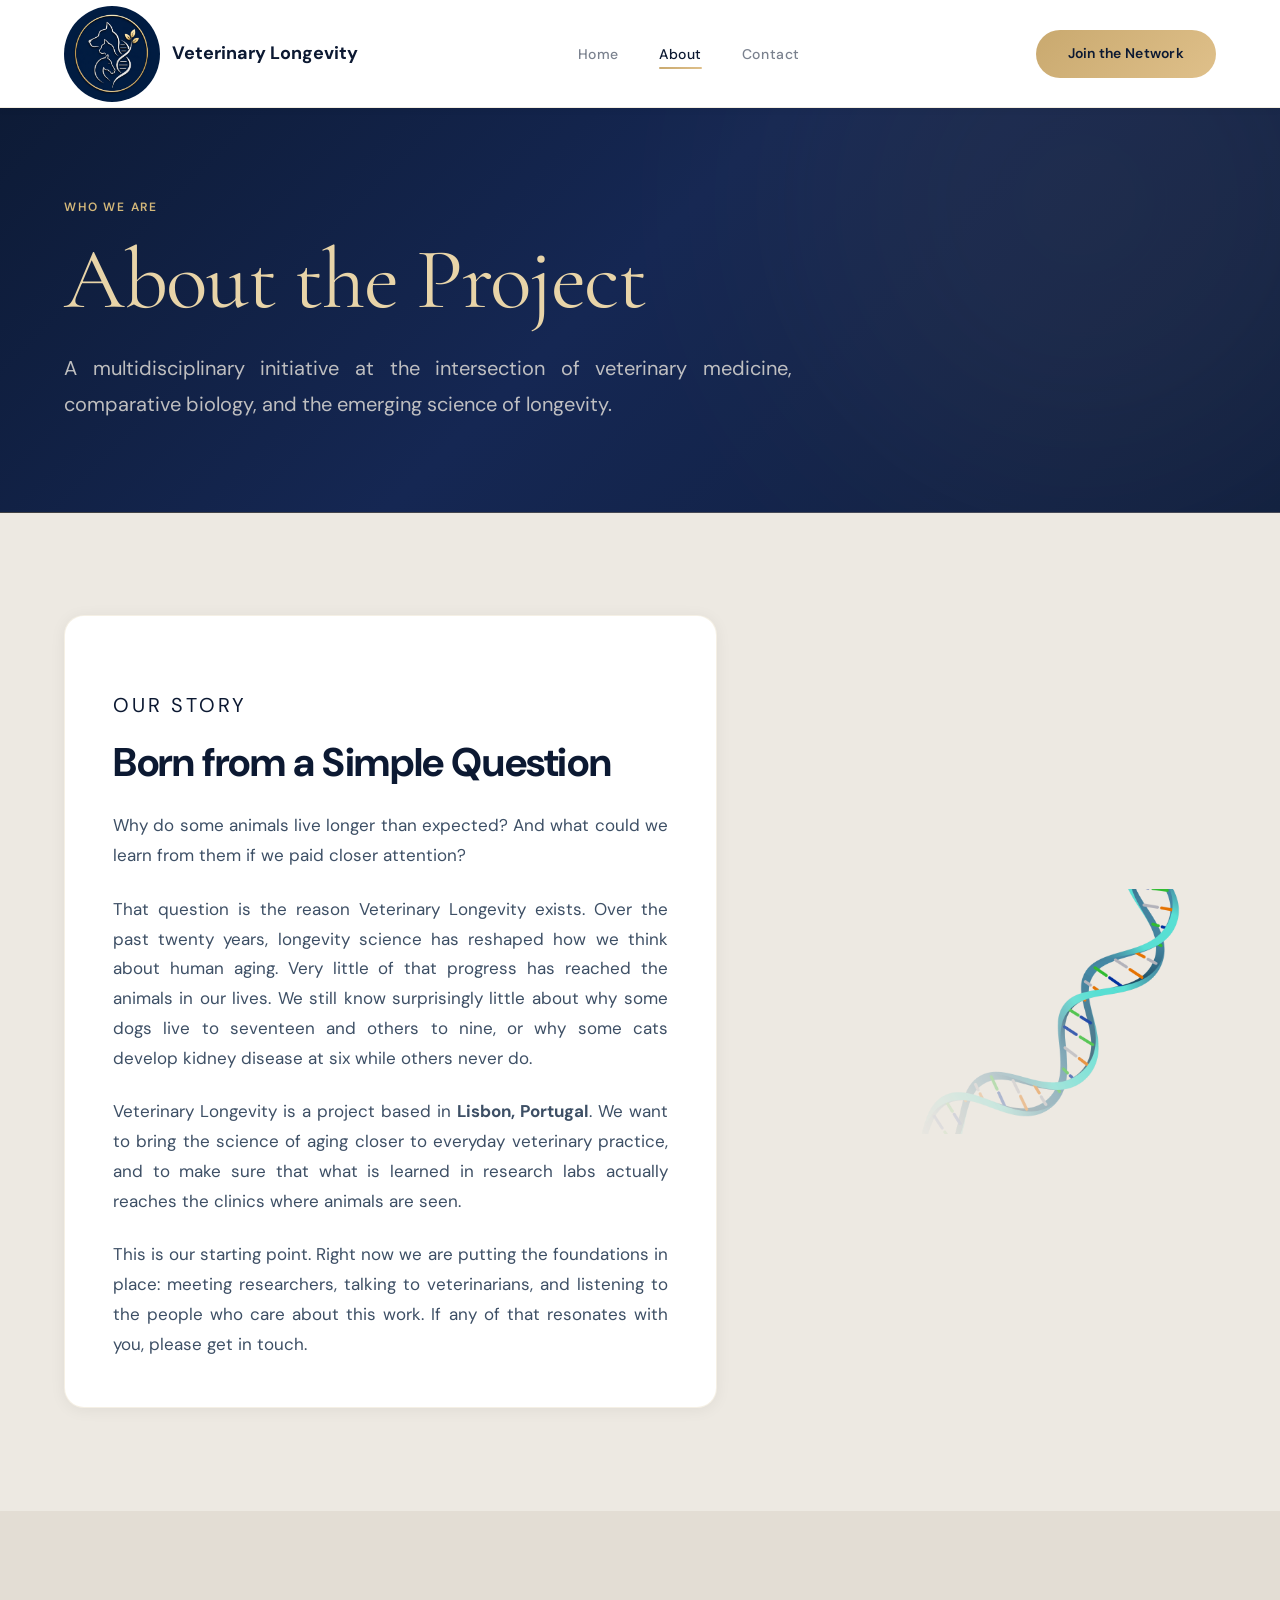
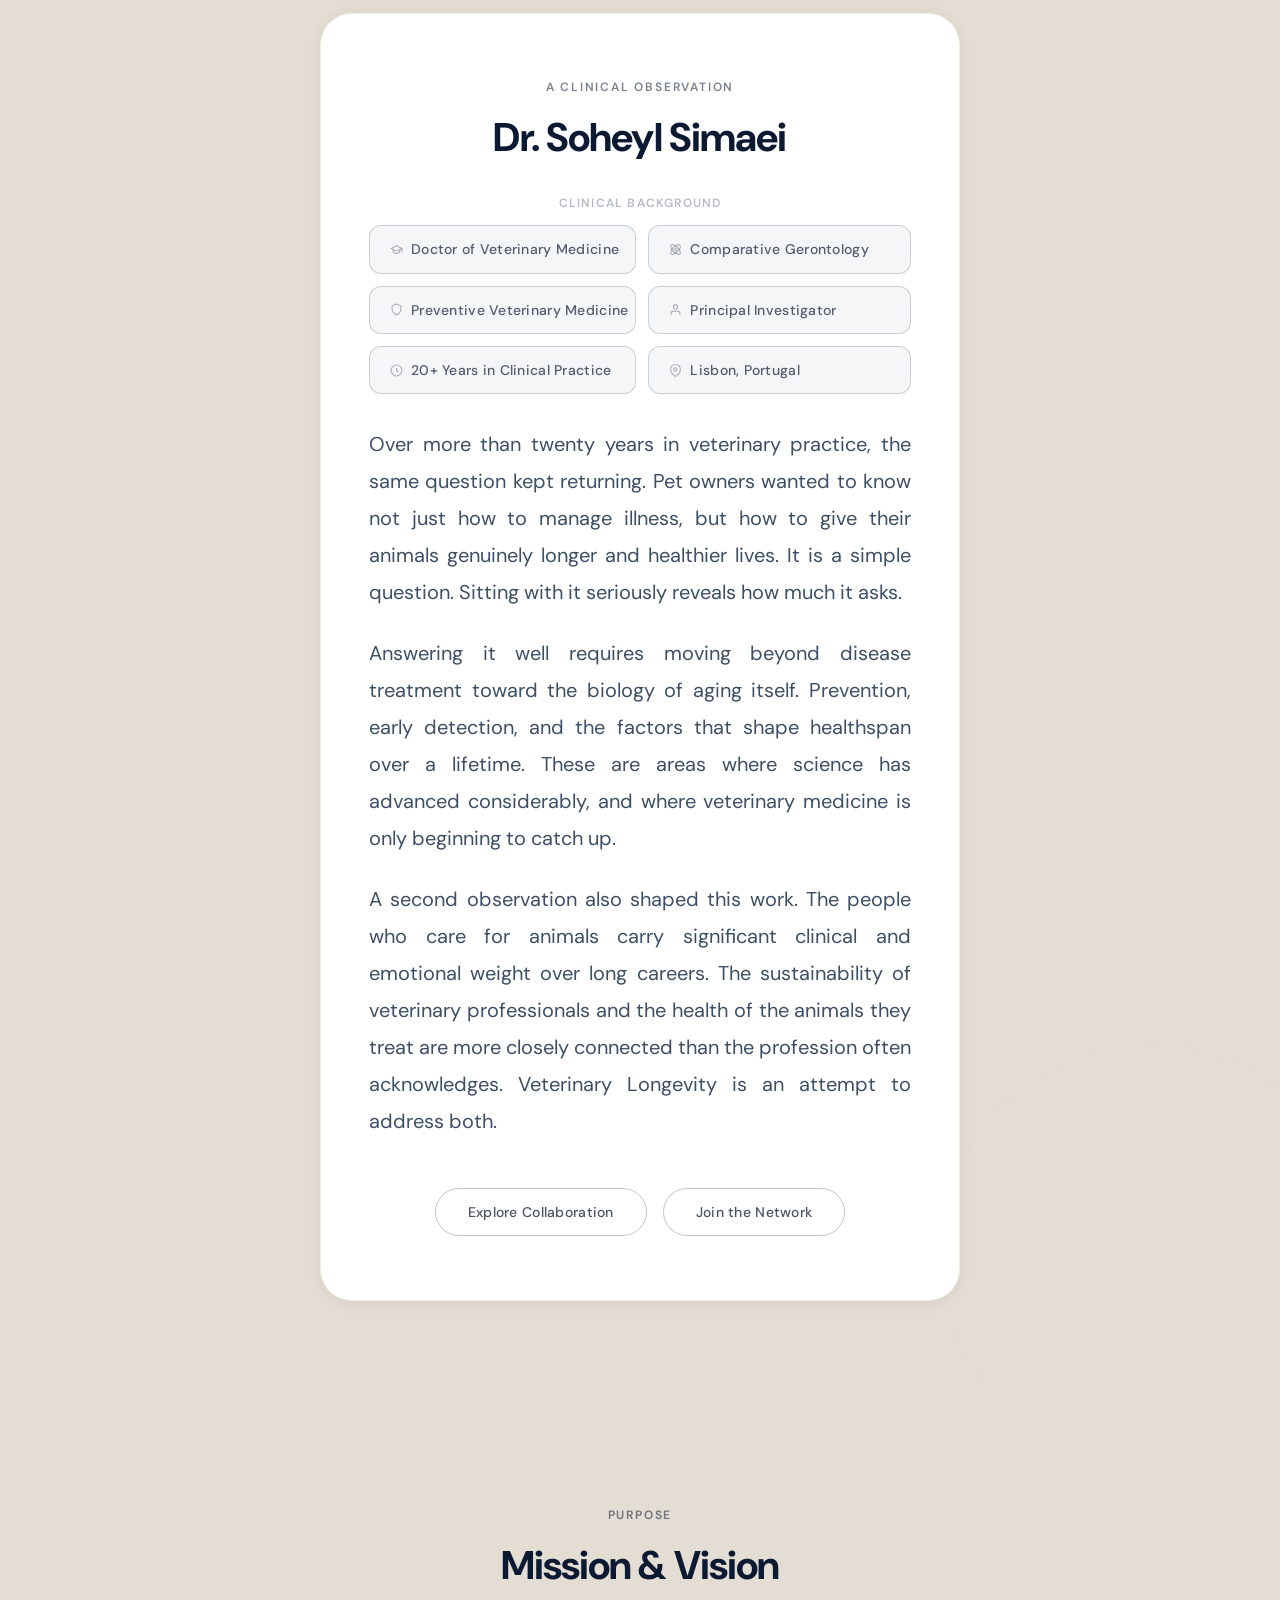
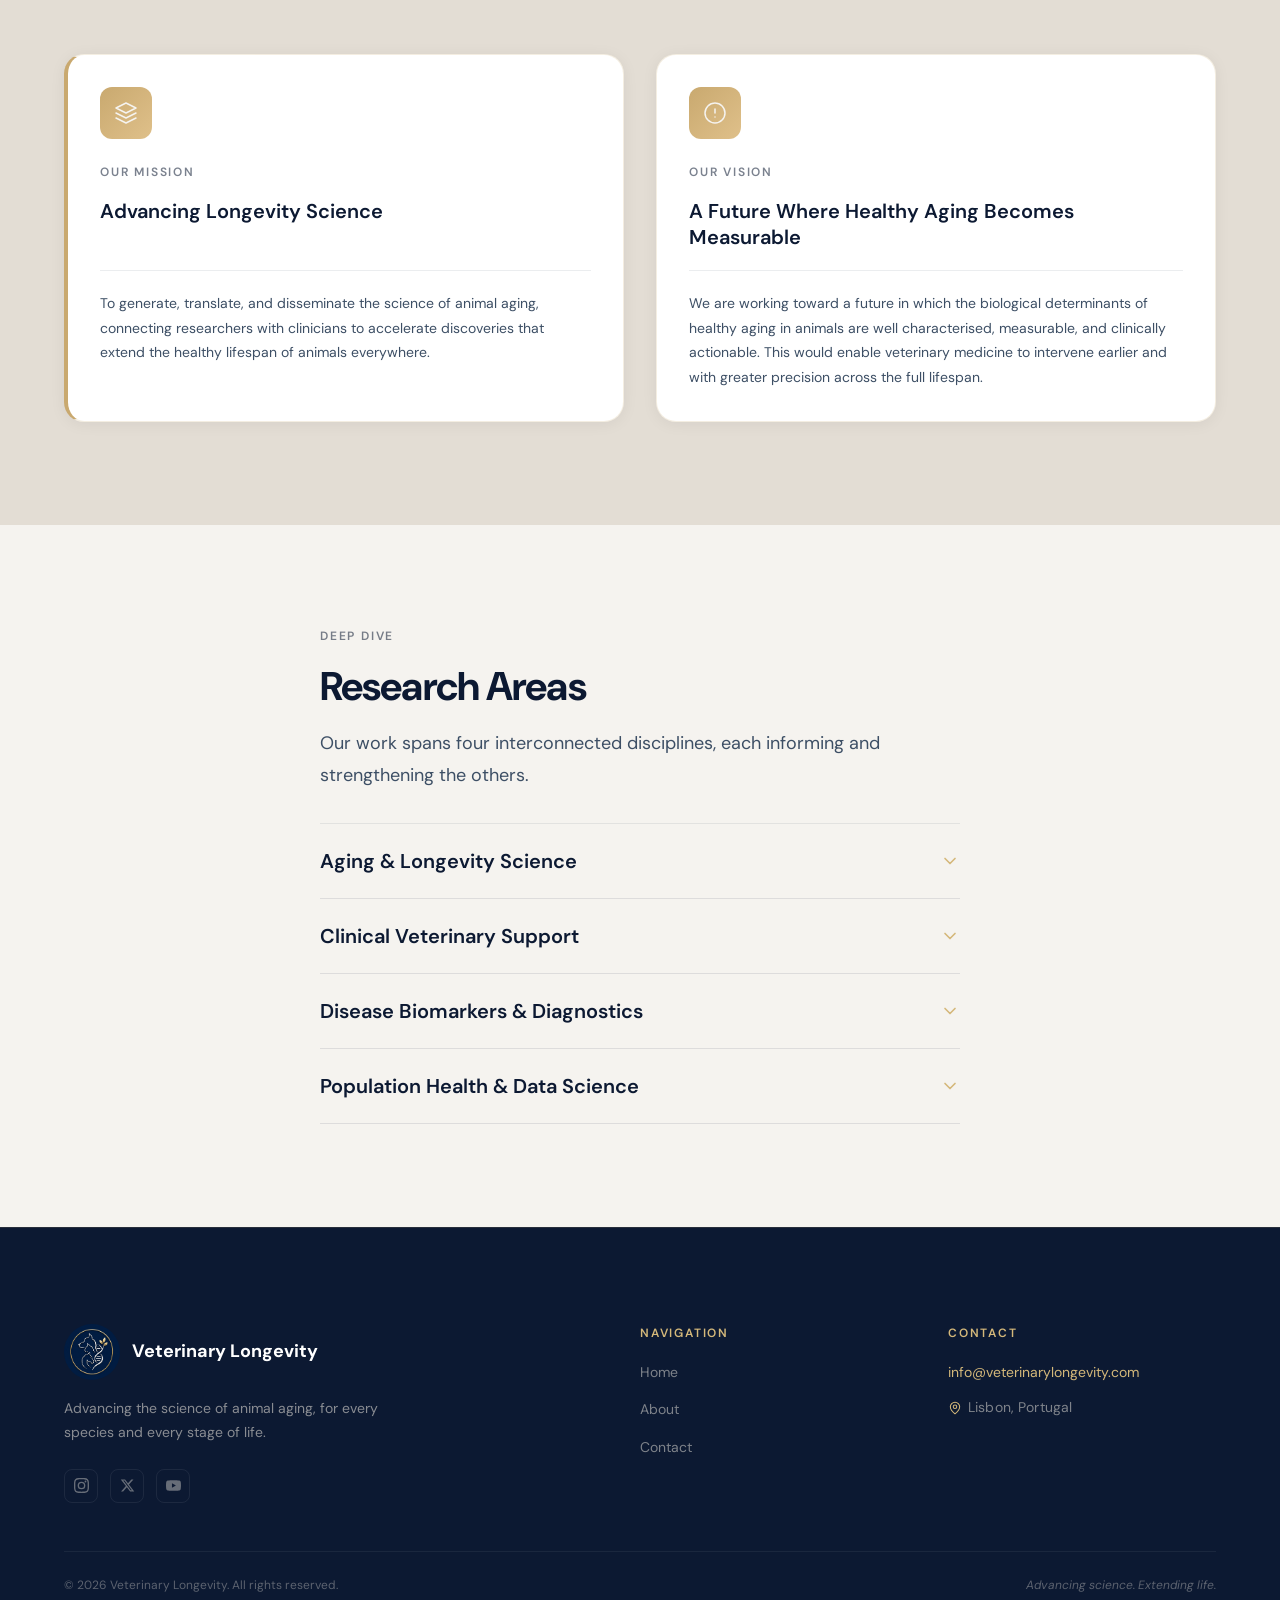
==== commit 32dff7c6: "Sync Clinical Observation action buttons across home and about pages Both pages now show identical b" ====
--- a/about.html
+++ b/about.html
@@ -165,7 +165,7 @@
           </div>
           <div class="founder__actions">
             <a href="contact.html" class="btn btn--ghost">Explore Collaboration</a>
-            <a href="contact.html" class="btn btn--ghost">Strategic Partnerships</a>
+            <a href="contact.html" class="btn btn--ghost">Join the Network</a>
           </div>
         </div>
       </div>
--- a/css/styles.css
+++ b/css/styles.css
@@ -236,6 +236,8 @@
   font-size: var(--text-lg);
   line-height: 1.78;
   margin-top: var(--space-6);
+  text-align: justify;
+  text-align-last: left;
 }
 
 .grid-2 {
@@ -587,6 +589,8 @@
   line-height: 1.82;
   max-width: 52ch;
   margin-bottom: var(--space-12);
+  text-align: justify;
+  text-align-last: left;
 }
 
 .hero__note {
@@ -597,6 +601,8 @@
   margin-bottom: var(--space-12);
   padding-left: var(--space-5);
   border-left: 3px solid rgba(201,169,111,0.42);
+  text-align: justify;
+  text-align-last: left;
   font-style: italic;
 }
 
@@ -876,6 +882,8 @@
   line-height: 1.8;
   max-width: 52ch;
   margin-top: var(--space-6);
+  text-align: justify;
+  text-align-last: left;
 }
 
 /* ============================================
@@ -909,7 +917,8 @@
   font-size: 1.0625rem;
   line-height: 1.75;
   margin-top: var(--space-6);
-  text-align: left;
+  text-align: justify;
+  text-align-last: left;
 }
 
 .our-story__text p:first-of-type {
@@ -1001,6 +1010,8 @@
   color: var(--color-text-secondary);
   line-height: 1.82;
   font-size: 1.0125rem;
+  text-align: justify;
+  text-align-last: left;
 }
 
 /* Team */
@@ -1097,6 +1108,8 @@
   color: var(--color-text-secondary);
   line-height: var(--leading-relaxed);
   margin-bottom: var(--space-8);
+  text-align: justify;
+  text-align-last: left;
 }
 
 .contact-info__email-pill {
@@ -1303,7 +1316,8 @@
   line-height: 1.85;
   margin-top: var(--space-8);
   margin-bottom: var(--space-12);
-  text-align: left;
+  text-align: justify;
+  text-align-last: left;
 }
 
 .founder__bio p + p {
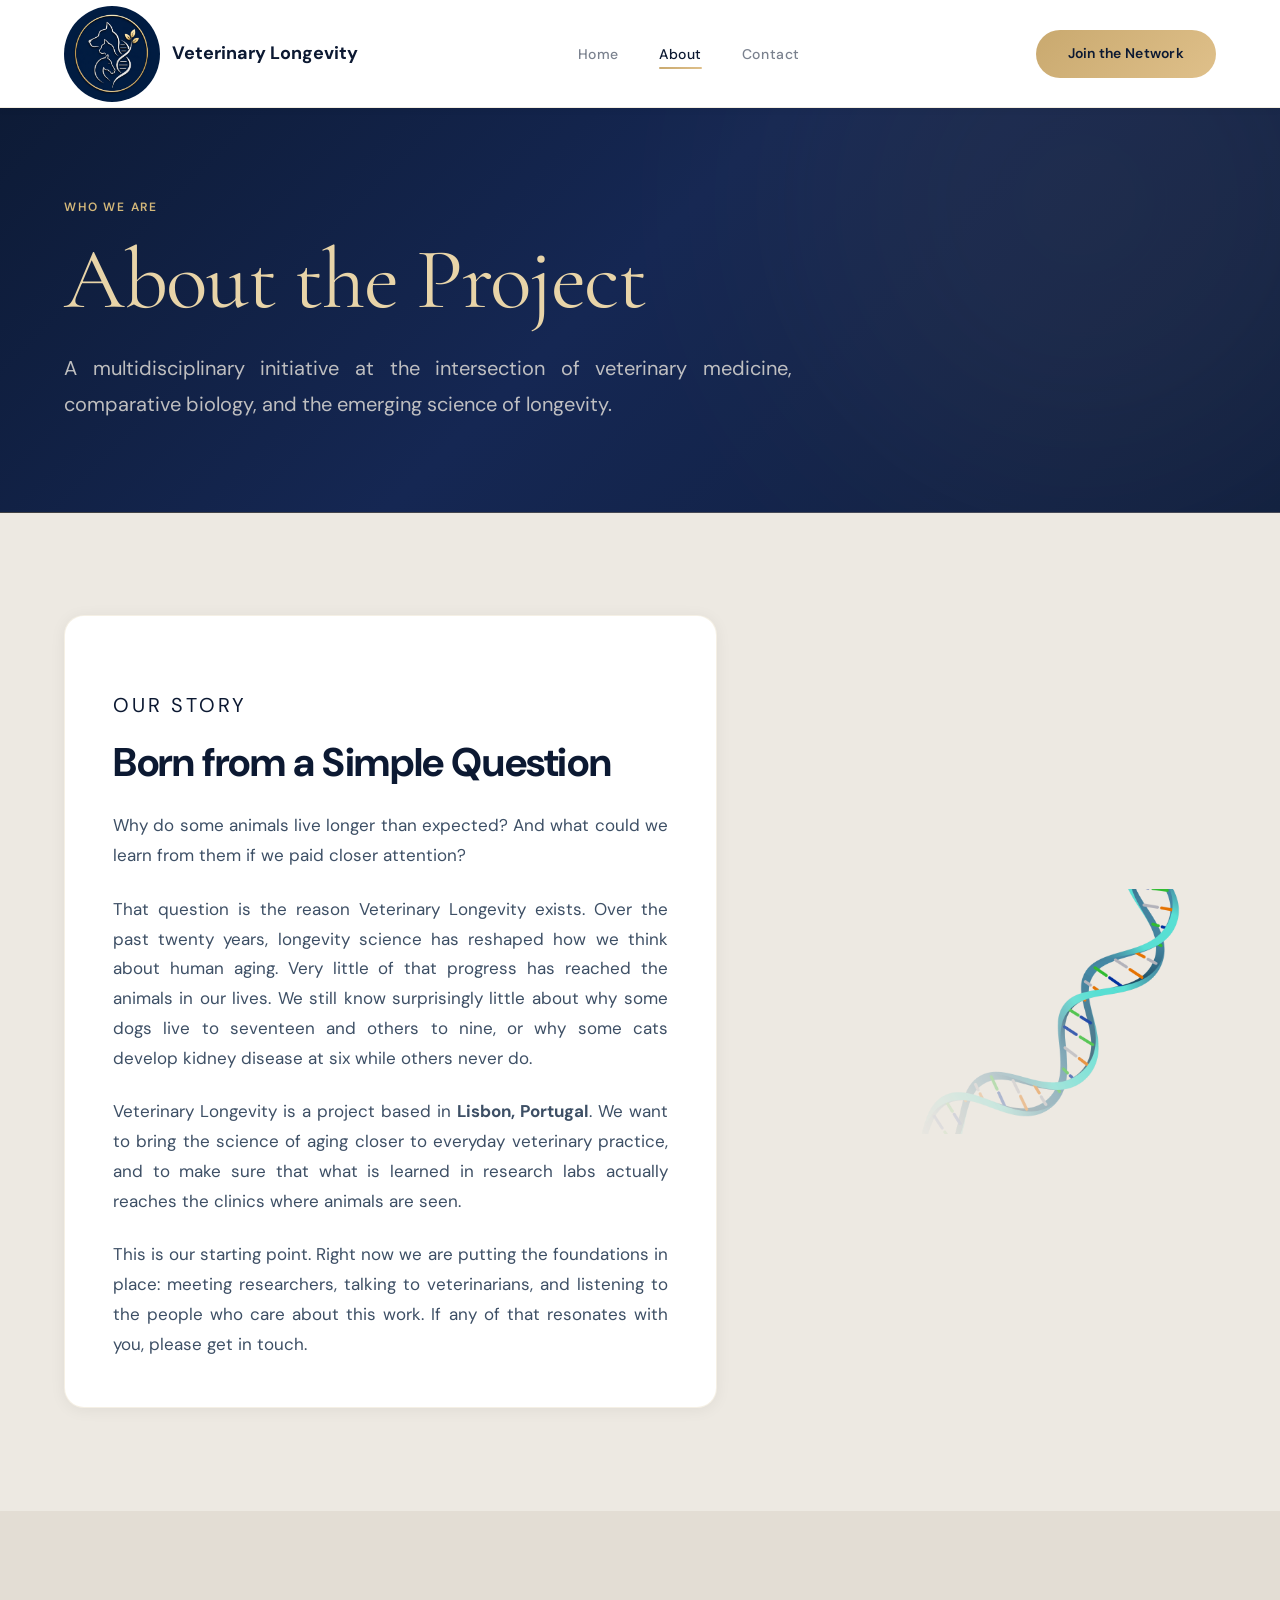
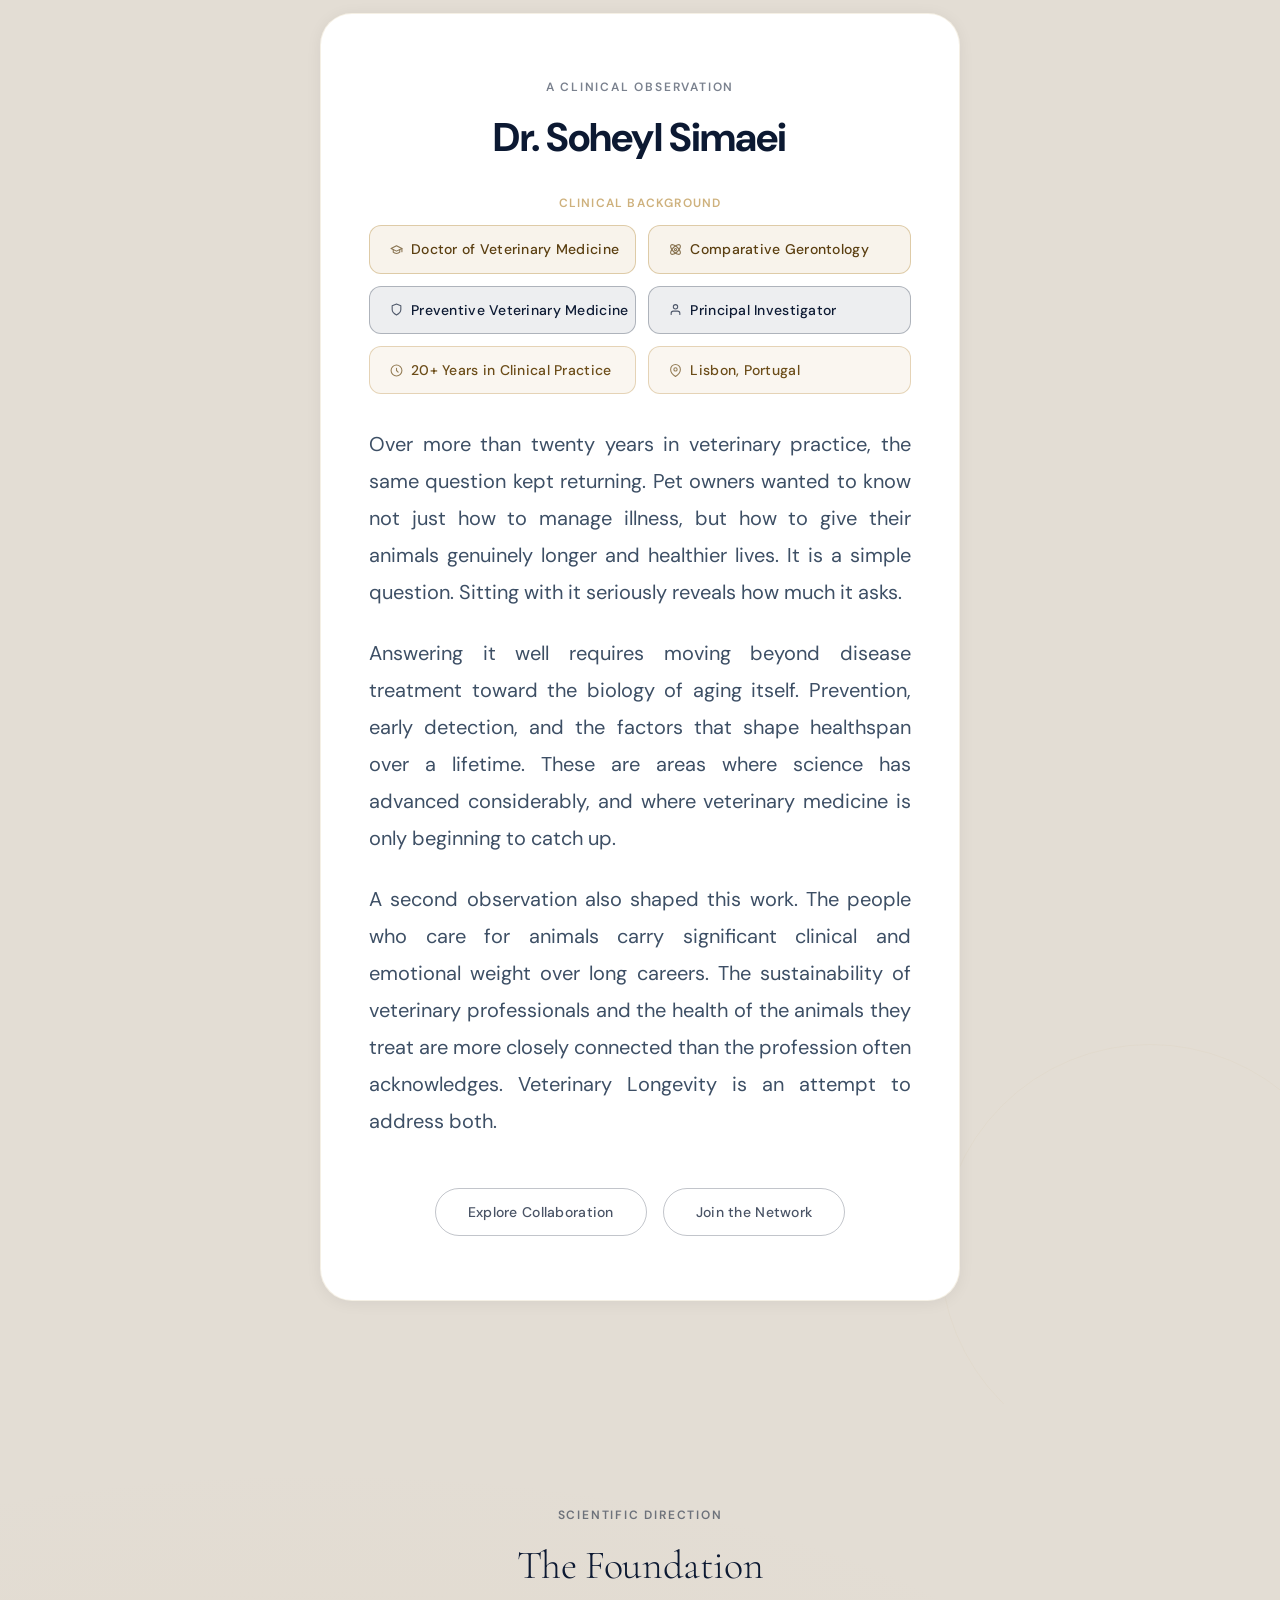
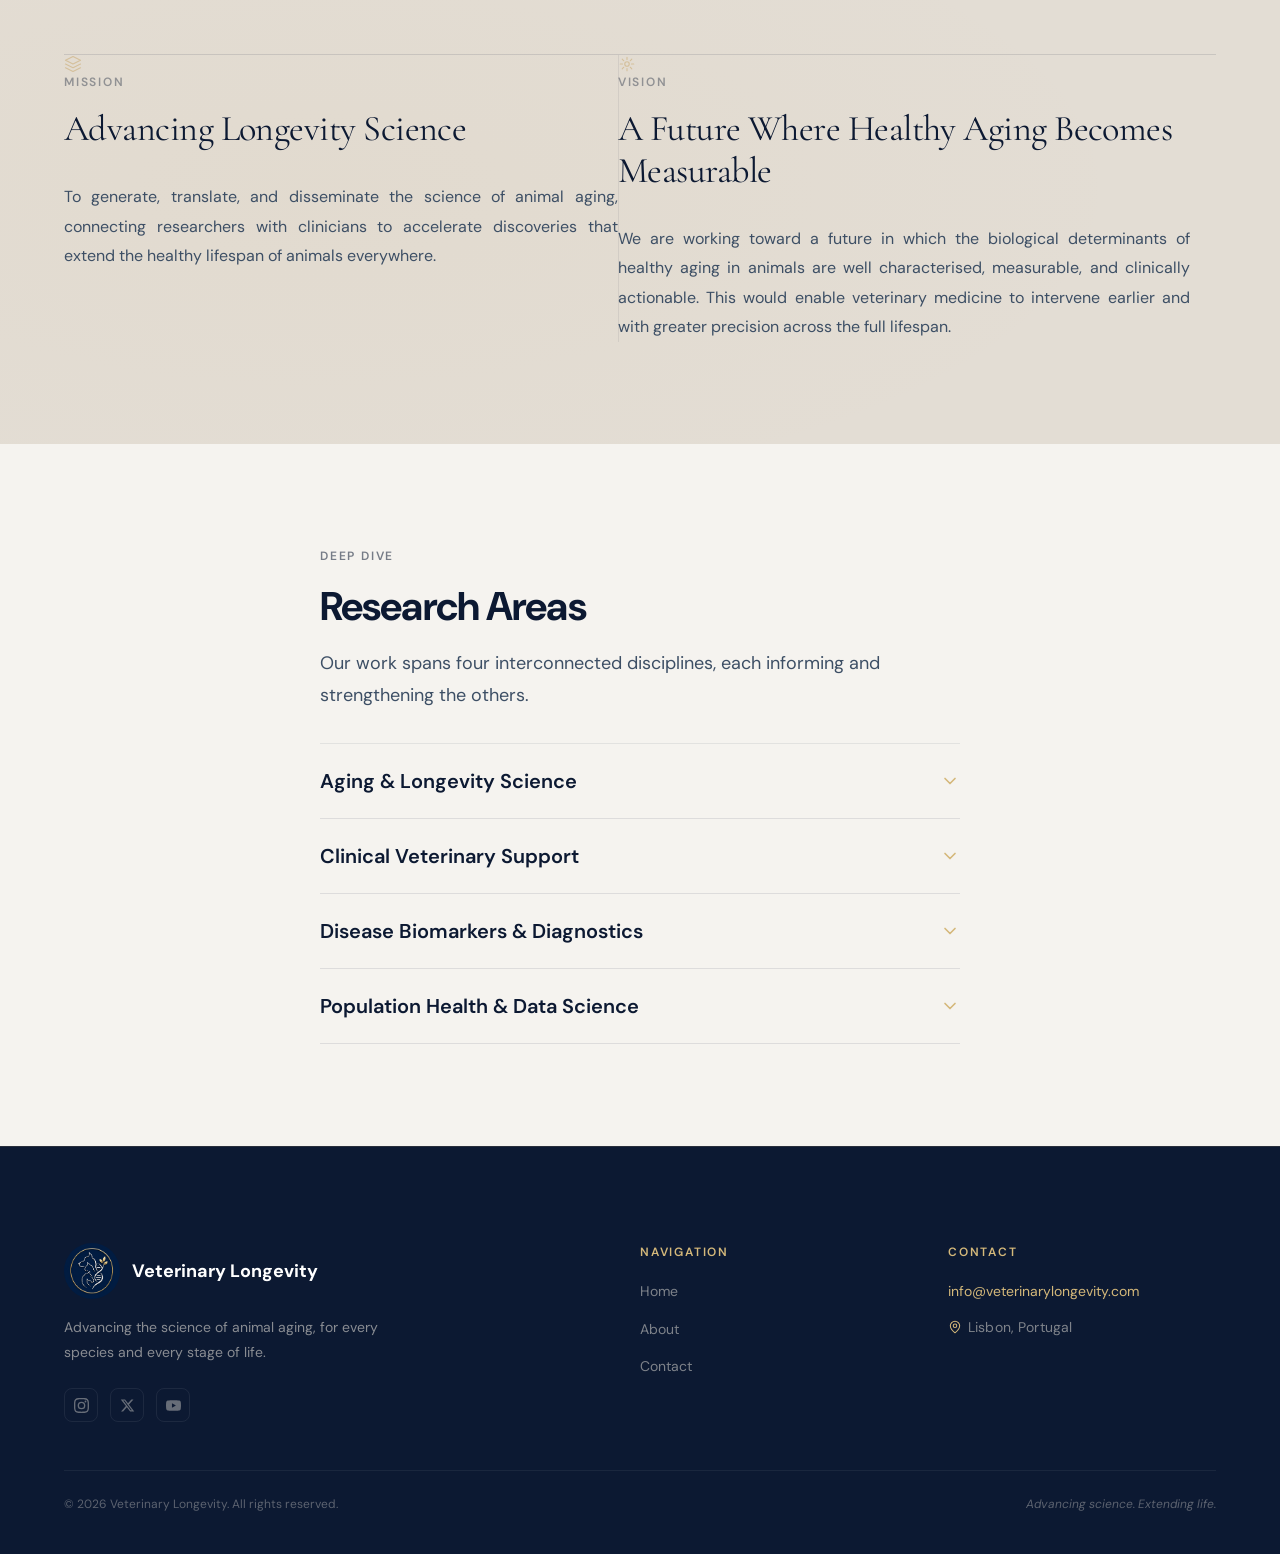
==== commit 8b864d29: "Redesign Mission & Vision as editorial Scientific Direction section Replaces the SaaS-style feature-" ====
--- a/about.html
+++ b/about.html
@@ -171,35 +171,37 @@
       </div>
     </section>
 
-    <!-- ===== MISSION & VISION ===== -->
-    <section class="mission-vision section" aria-label="Mission and Vision">
+    <!-- ===== SCIENTIFIC DIRECTION ===== -->
+    <section class="mission-vision section" aria-label="Scientific Direction">
       <div class="container">
         <header class="section-header animate-on-scroll">
-          <p class="eyebrow">Purpose</p>
-          <h2 class="heading-lg">Mission &amp; Vision</h2>
+          <p class="eyebrow">Scientific Direction</p>
+          <h2 class="heading-lg mv-section-title">The Foundation</h2>
         </header>
-        <div class="grid-2">
-          <div class="card mission-card animate-scale delay-1">
-            <div class="card__icon" aria-hidden="true">
-              <svg width="24" height="24" viewBox="0 0 24 24" fill="none" stroke="currentColor" stroke-width="1.5" stroke-linecap="round" stroke-linejoin="round">
-                <path d="M12 2L2 7l10 5 10-5-10-5z"/><path d="M2 17l10 5 10-5"/><path d="M2 12l10 5 10-5"/>
-              </svg>
-            </div>
-            <p class="eyebrow">Our Mission</p>
-            <h3 class="card__title">Advancing Longevity Science</h3>
-            <p class="card__text">To generate, translate, and disseminate the science of animal aging, connecting researchers with clinicians to accelerate discoveries that extend the healthy lifespan of animals everywhere.</p>
-          </div>
-
-          <div class="card vision-card animate-scale delay-2">
-            <div class="card__icon" aria-hidden="true">
-              <svg width="24" height="24" viewBox="0 0 24 24" fill="none" stroke="currentColor" stroke-width="1.5" stroke-linecap="round" stroke-linejoin="round">
-                <circle cx="12" cy="12" r="10"/><path d="M12 8v4"/><path d="M12 16h.01"/>
-              </svg>
-            </div>
-            <p class="eyebrow">Our Vision</p>
-            <h3 class="card__title">A Future Where Healthy Aging Becomes Measurable</h3>
-            <p class="card__text">We are working toward a future in which the biological determinants of healthy aging in animals are well characterised, measurable, and clinically actionable. This would enable veterinary medicine to intervene earlier and with greater precision across the full lifespan.</p>
-          </div>
+        <div class="mv-split">
+
+          <div class="mv-panel animate-slide-left">
+            <svg class="mv-icon" width="18" height="18" viewBox="0 0 24 24" fill="none" stroke="currentColor" stroke-width="1.5" stroke-linecap="round" stroke-linejoin="round" aria-hidden="true">
+              <path d="M12 2L2 7l10 5 10-5-10-5z"/>
+              <path d="M2 17l10 5 10-5"/>
+              <path d="M2 12l10 5 10-5"/>
+            </svg>
+            <p class="eyebrow mv-label">Mission</p>
+            <h3 class="mv-heading">Advancing Longevity Science</h3>
+            <p class="mv-body">To generate, translate, and disseminate the science of animal aging, connecting researchers with clinicians to accelerate discoveries that extend the healthy lifespan of animals everywhere.</p>
+          </div>
+
+          <div class="mv-panel animate-on-scroll delay-2">
+            <svg class="mv-icon" width="18" height="18" viewBox="0 0 24 24" fill="none" stroke="currentColor" stroke-width="1.5" stroke-linecap="round" stroke-linejoin="round" aria-hidden="true">
+              <circle cx="12" cy="12" r="3"/>
+              <path d="M3 12h3M18 12h3M12 3v3M12 18v3"/>
+              <path d="M5.6 5.6l2.1 2.1M16.3 16.3l2.1 2.1M18.4 5.6l-2.1 2.1M7.7 16.3l-2.1 2.1"/>
+            </svg>
+            <p class="eyebrow mv-label">Vision</p>
+            <h3 class="mv-heading">A Future Where Healthy Aging Becomes Measurable</h3>
+            <p class="mv-body">We are working toward a future in which the biological determinants of healthy aging in animals are well characterised, measurable, and clinically actionable. This would enable veterinary medicine to intervene earlier and with greater precision across the full lifespan.</p>
+          </div>
+
         </div>
       </div>
     </section>
--- a/css/styles.css
+++ b/css/styles.css
@@ -616,8 +616,7 @@
 .hero__scroll-hint {
   position: absolute;
   bottom: var(--space-8);
-  left: 50%;
-  transform: translateX(-50%);
+  right: var(--space-10);
   z-index: 1;
   display: flex;
   flex-direction: column;
@@ -631,8 +630,8 @@
 }
 
 @keyframes scrollHintBounce {
-  0%, 100% { transform: translateX(-50%) translateY(0); }
-  50%       { transform: translateX(-50%) translateY(8px); }
+  0%, 100% { transform: translateY(0); }
+  50%       { transform: translateY(8px); }
 }
 
 .hero__trajectory {
@@ -746,11 +745,12 @@
 .card__text {
   flex: 1;
   color: var(--color-text-secondary);
-  line-height: var(--leading-relaxed);
-  font-size: var(--text-sm);
+  line-height: 1.65;
+  font-size: 0.9rem;
   margin-top: var(--space-5);
   padding-top: var(--space-5);
   border-top: var(--border-subtle);
+  text-align: left;
 }
 
 /* ============================================
@@ -957,10 +957,88 @@
 
 .visual-placeholder svg { position: relative; z-index: 1; }
 
-.mission-vision { background: var(--color-navy-800); }
-
-.mission-card { border-left: 4px solid var(--color-teal-500); }
-.vision-card  { border-left: 4px solid var(--color-cyan-400); }
+.mission-vision {
+  background: var(--color-navy-800);
+  position: relative;
+  overflow: hidden;
+}
+
+/* Subtle warm atmospheric glow */
+.mission-vision::before {
+  content: '';
+  position: absolute;
+  top: 0; left: 0; right: 0; bottom: 0;
+  background: radial-gradient(ellipse at 25% 60%, rgba(201,169,111,0.05) 0%, transparent 60%);
+  pointer-events: none;
+}
+
+/* Override heading to display serif for philosophical weight */
+.mv-section-title {
+  font-family: var(--font-family-display);
+  font-weight: 300;
+  letter-spacing: -0.01em;
+  color: var(--color-teal-300);
+}
+
+/* Editorial split — subtle asymmetry: vision panel slightly wider */
+.mv-split {
+  display: grid;
+  grid-template-columns: 1fr 1.08fr;
+  align-items: start;
+  border-top: 1px solid rgba(201,169,111,0.22);
+  margin-top: var(--space-14);
+  position: relative;
+  z-index: 1;
+}
+
+/* Vertical divider between panels */
+.mv-split::after {
+  content: '';
+  position: absolute;
+  top: 0; bottom: 0;
+  left: calc(100% / 2.08);
+  width: 1px;
+  background: rgba(201,169,111,0.1);
+  pointer-events: none;
+}
+
+.mv-panel {
+  padding: clamp(var(--space-10), 4vw, var(--space-14)) clamp(var(--space-8), 3vw, var(--space-12));
+}
+
+/* Quiet icon — just a stroke mark, no background container */
+.mv-icon {
+  display: block;
+  color: var(--color-teal-400);
+  opacity: 0.5;
+  margin-bottom: var(--space-7);
+}
+
+.mv-label {
+  margin-bottom: var(--space-4);
+  opacity: 0.7;
+}
+
+/* Cormorant Garamond for the statement headings */
+.mv-heading {
+  font-family: var(--font-family-display);
+  font-size: clamp(1.75rem, 2.2vw + 0.5rem, 2.75rem);
+  font-weight: 400;
+  line-height: 1.15;
+  letter-spacing: -0.015em;
+  color: var(--color-white);
+  margin-top: var(--space-3);
+  margin-bottom: var(--space-8);
+}
+
+.mv-body {
+  color: var(--color-text-secondary);
+  line-height: 1.85;
+  font-size: var(--text-base);
+  text-align: justify;
+  text-align-last: left;
+  max-width: 52ch;
+}
 
 /* Research Deep */
 .research-deep { background: var(--color-navy-950); }
@@ -1156,6 +1234,7 @@
   color: var(--color-text-secondary);
   font-size: var(--text-sm);
   line-height: var(--leading-relaxed);
+  text-align: left;
 }
 
 .contact-info__expects-list li::before {
@@ -1330,7 +1409,6 @@
   letter-spacing: 0.1em;
   text-transform: uppercase;
   color: var(--color-teal-400);
-  opacity: 0.65;
   margin-bottom: var(--space-3);
 }
 
@@ -1347,18 +1425,40 @@
   align-items: center;
   gap: var(--space-2);
   padding: var(--space-3) var(--space-5);
-  background: rgba(201,169,111,0.07);
-  border: 1px solid rgba(201,169,111,0.32);
   border-radius: var(--radius-lg);
   font-size: var(--text-sm);
   font-weight: var(--font-weight-medium);
   letter-spacing: 0.02em;
+  white-space: nowrap;
+}
+
+/* Row 1: qualification + research field — gold */
+.founder__credential:nth-child(1),
+.founder__credential:nth-child(2) {
+  background: rgba(201,169,111,0.16);
+  border: 1px solid rgba(201,169,111,0.55);
   color: var(--color-teal-200);
-  white-space: nowrap;
+}
+
+/* Row 2: clinical specialty + role — deep navy accent */
+.founder__credential:nth-child(3),
+.founder__credential:nth-child(4) {
+  background: rgba(23,41,82,0.35);
+  border: 1px solid rgba(201,169,111,0.28);
+  color: var(--color-teal-300);
+}
+
+/* Row 3: experience + location — champagne warm */
+.founder__credential:nth-child(5),
+.founder__credential:nth-child(6) {
+  background: rgba(232,212,168,0.12);
+  border: 1px solid rgba(201,169,111,0.42);
+  color: var(--color-teal-200);
 }
 
 .founder__credential svg {
-  opacity: 0.65;
+  color: var(--color-teal-400);
+  opacity: 0.9;
   flex-shrink: 0;
 }
 
@@ -1581,14 +1681,34 @@
     border-color: rgba(12,25,50,0.42);
   }
 
-  /* --- Founder credential pills (champagne text on warm beige = invisible) --- */
-  .founder__credentials-label { color: rgba(12,25,50,0.45); }
-  .founder__credential {
-    background: rgba(12,25,50,0.04);
-    border-color: rgba(12,25,50,0.18);
-    color: rgba(12,25,50,0.7);
-  }
-  .founder__credential svg { opacity: 0.45; }
+  /* --- Founder credential pills — light mode colour accents --- */
+  .founder__credentials-label { color: var(--color-teal-500); opacity: 0.9; }
+
+  /* Row 1: qualification + research — warm gold */
+  .founder__credential:nth-child(1),
+  .founder__credential:nth-child(2) {
+    background: rgba(201,169,111,0.14);
+    border-color: rgba(201,169,111,0.55);
+    color: #5a3e10;
+  }
+
+  /* Row 2: clinical specialty + role — navy */
+  .founder__credential:nth-child(3),
+  .founder__credential:nth-child(4) {
+    background: rgba(12,25,50,0.07);
+    border-color: rgba(12,25,50,0.28);
+    color: #0c1932;
+  }
+
+  /* Row 3: experience + location — champagne tint */
+  .founder__credential:nth-child(5),
+  .founder__credential:nth-child(6) {
+    background: rgba(201,169,111,0.1);
+    border-color: rgba(201,169,111,0.45);
+    color: #6b4c18;
+  }
+
+  .founder__credential svg { color: inherit; opacity: 0.7; }
 
   /* --- Editorial section must stay dark (white quote text would be on warm beige) --- */
   .editorial { background: #111e38; }
@@ -1653,8 +1773,13 @@
   .our-story__text p { color: var(--color-text-secondary); }
   .our-story__text .heading-lg { color: #0c1932; }
 
-  /* --- Mission / Vision border --- */
-  .mission-card { border-left: 4px solid var(--color-teal-500); }
+  /* --- Scientific Direction panels --- */
+  .mv-section-title { color: #0c1932; }
+  .mv-split { border-top-color: rgba(12,25,50,0.12); }
+  .mv-split::after { background: rgba(12,25,50,0.07); }
+  .mv-heading { color: #0c1932; }
+  .mv-body { color: var(--color-text-secondary); }
+  .mv-icon { color: var(--color-teal-500); opacity: 0.55; }
 
   /* --- Founder bio box --- */
   .founder__inner {
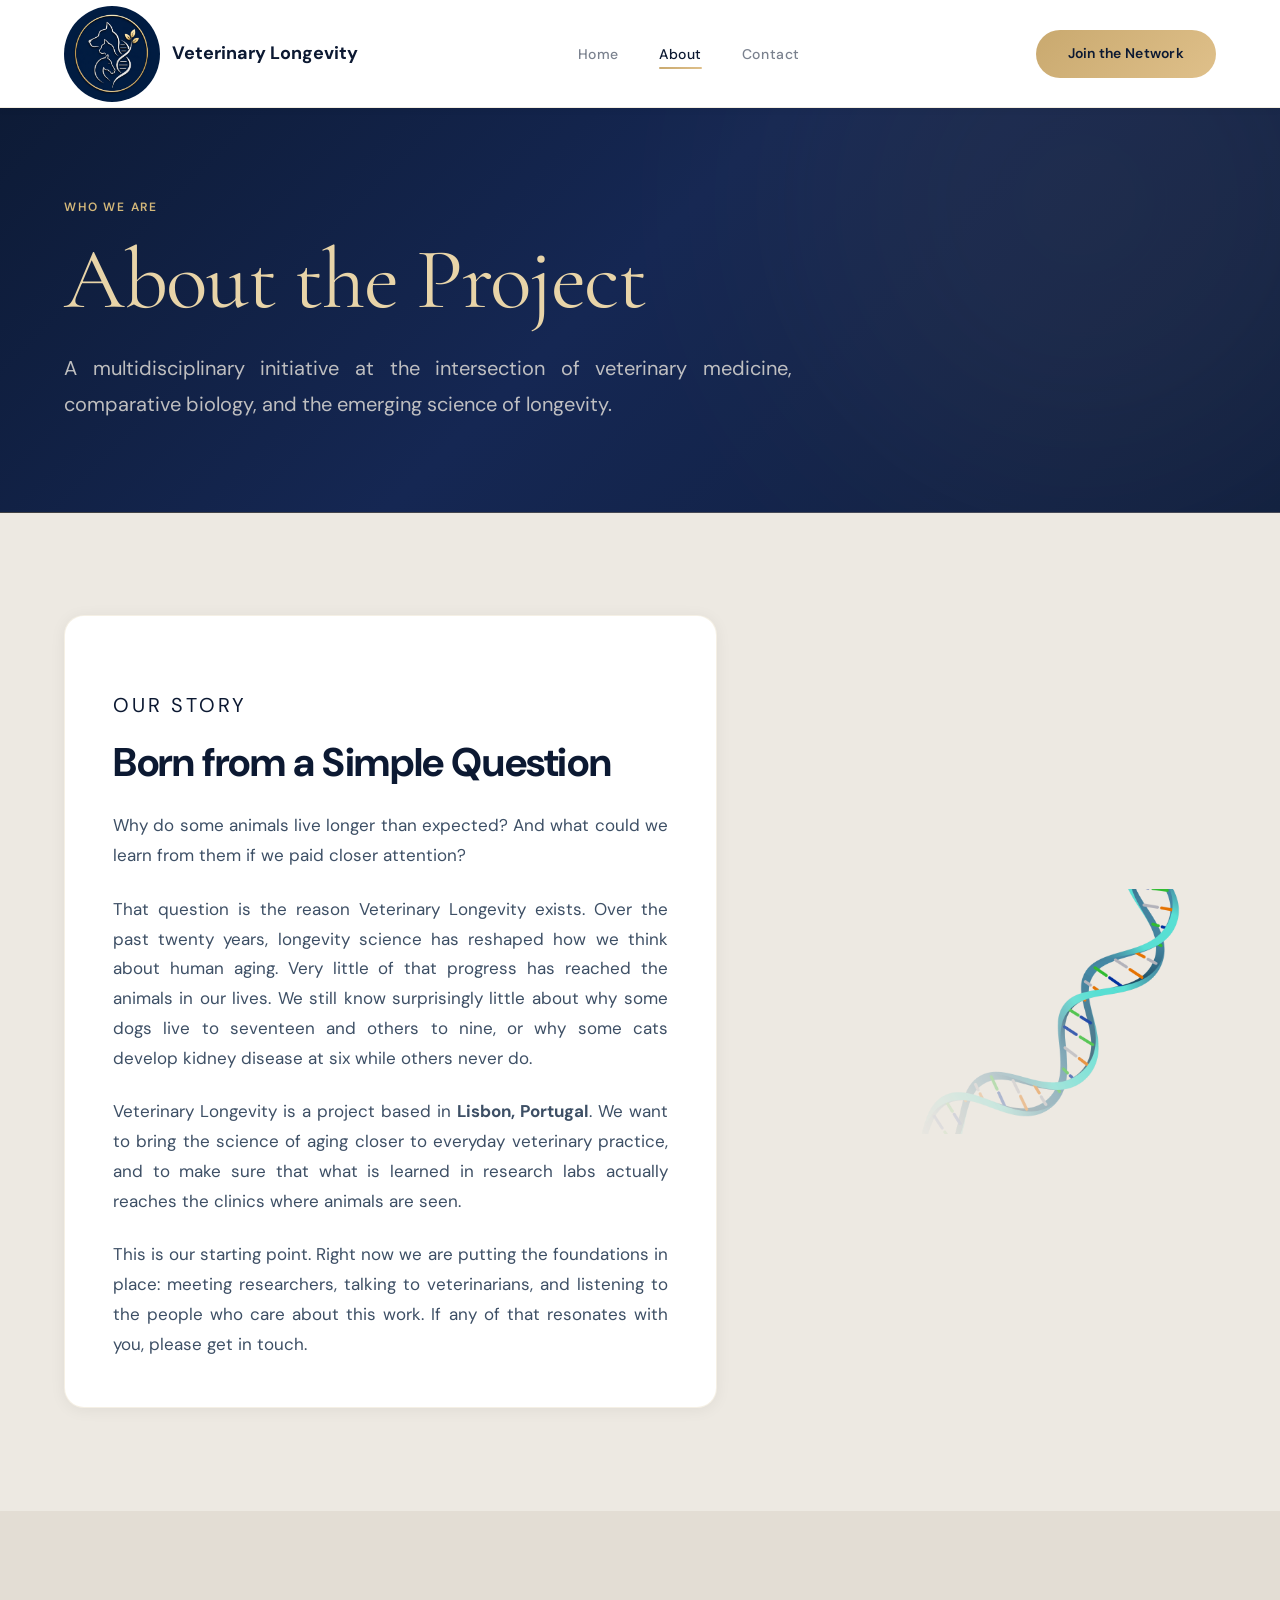
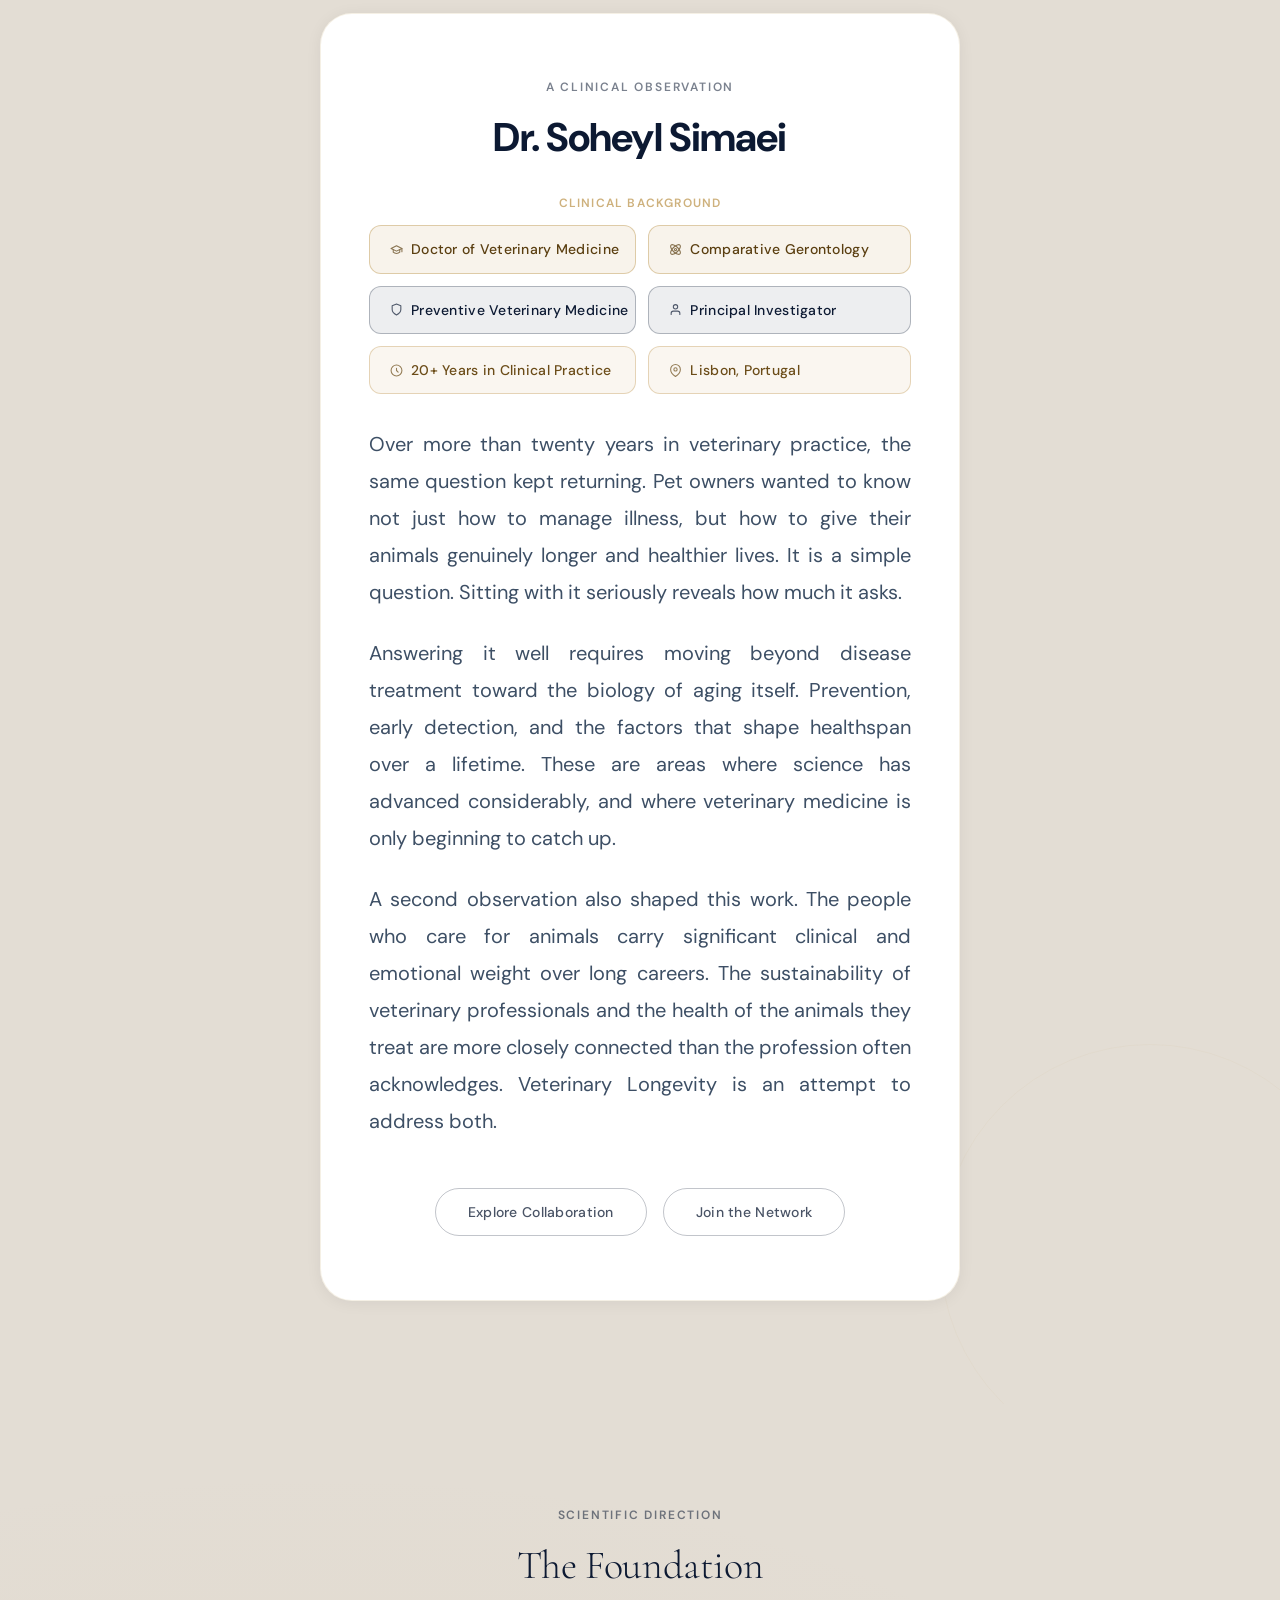
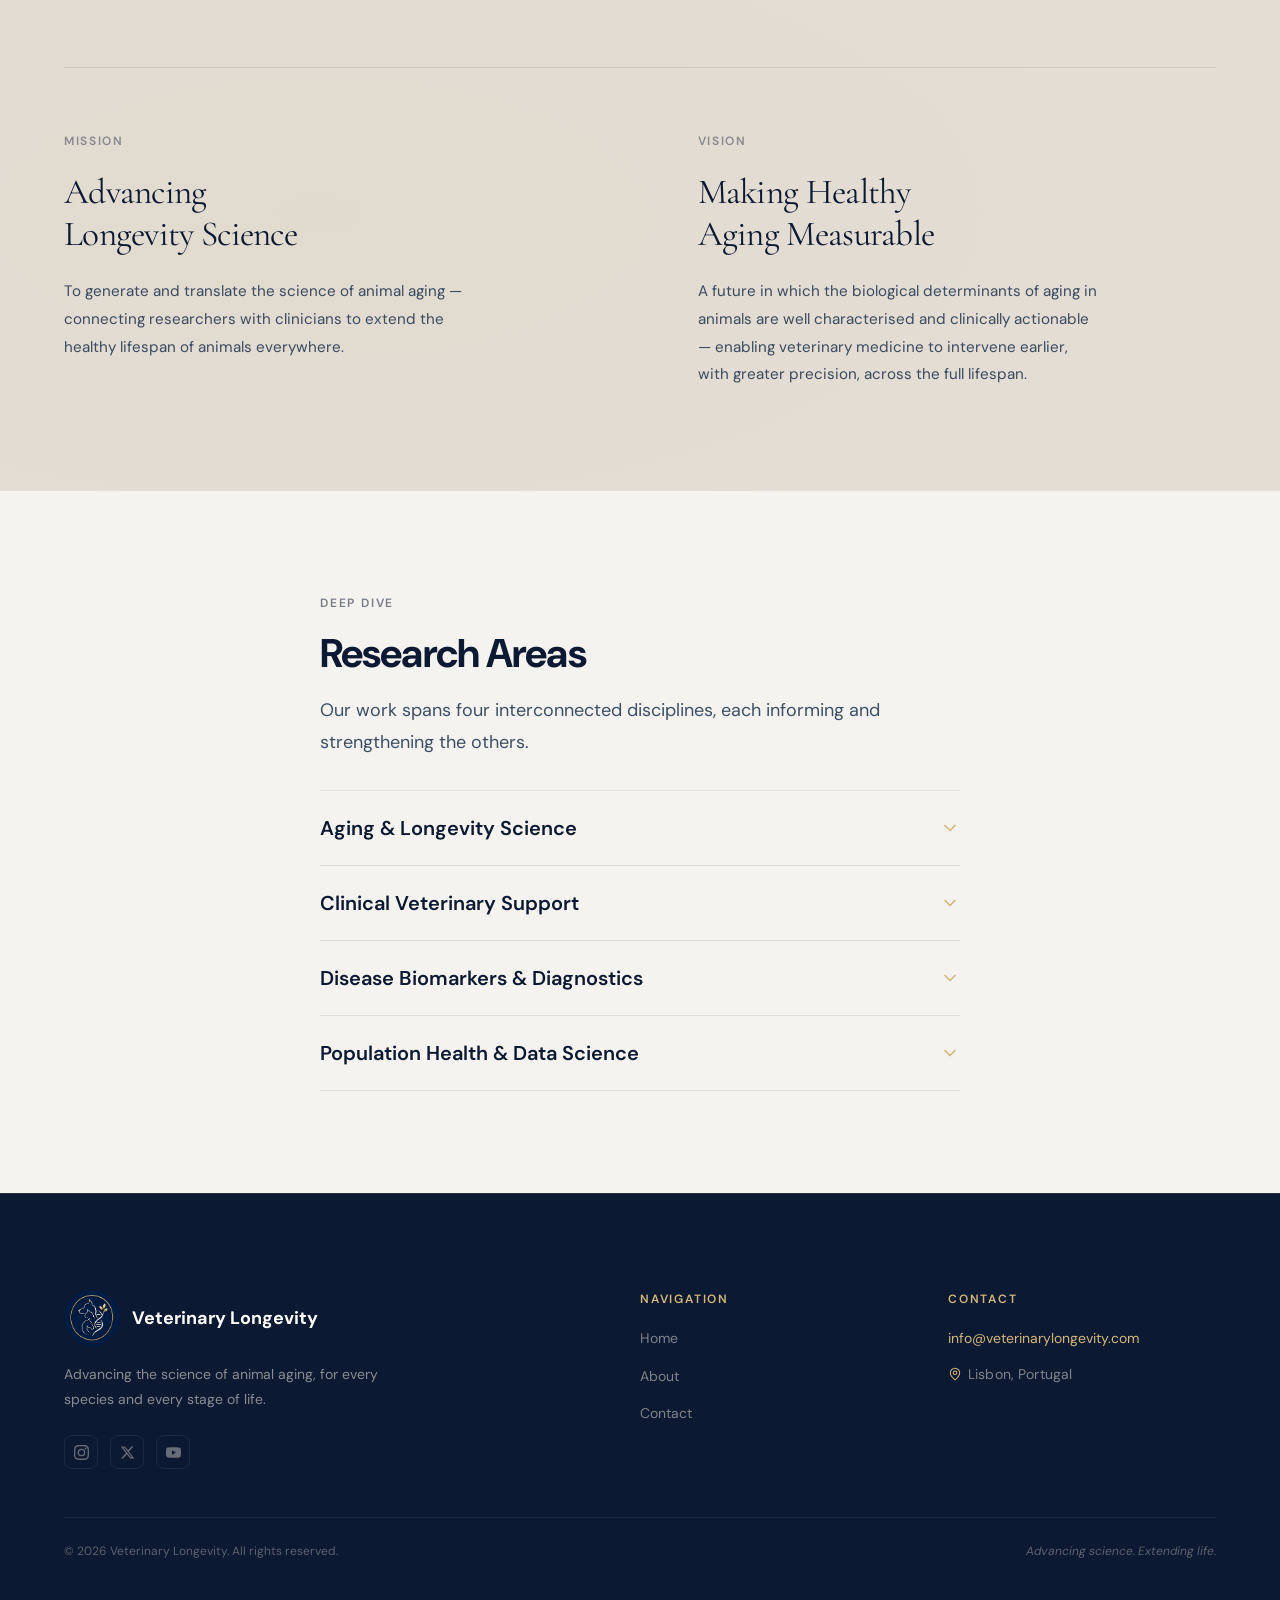
==== commit 62ccb75c: "Refine Foundation section layout and fix mobile responsiveness - Redesign Mission & Vision as clean " ====
--- a/about.html
+++ b/about.html
@@ -178,28 +178,19 @@
           <p class="eyebrow">Scientific Direction</p>
           <h2 class="heading-lg mv-section-title">The Foundation</h2>
         </header>
+
         <div class="mv-split">
 
-          <div class="mv-panel animate-slide-left">
-            <svg class="mv-icon" width="18" height="18" viewBox="0 0 24 24" fill="none" stroke="currentColor" stroke-width="1.5" stroke-linecap="round" stroke-linejoin="round" aria-hidden="true">
-              <path d="M12 2L2 7l10 5 10-5-10-5z"/>
-              <path d="M2 17l10 5 10-5"/>
-              <path d="M2 12l10 5 10-5"/>
-            </svg>
+          <div class="mv-panel animate-on-scroll">
             <p class="eyebrow mv-label">Mission</p>
             <h3 class="mv-heading">Advancing Longevity Science</h3>
-            <p class="mv-body">To generate, translate, and disseminate the science of animal aging, connecting researchers with clinicians to accelerate discoveries that extend the healthy lifespan of animals everywhere.</p>
+            <p class="mv-body">To generate and translate the science of animal aging — connecting researchers with clinicians to extend the healthy lifespan of animals everywhere.</p>
           </div>
 
           <div class="mv-panel animate-on-scroll delay-2">
-            <svg class="mv-icon" width="18" height="18" viewBox="0 0 24 24" fill="none" stroke="currentColor" stroke-width="1.5" stroke-linecap="round" stroke-linejoin="round" aria-hidden="true">
-              <circle cx="12" cy="12" r="3"/>
-              <path d="M3 12h3M18 12h3M12 3v3M12 18v3"/>
-              <path d="M5.6 5.6l2.1 2.1M16.3 16.3l2.1 2.1M18.4 5.6l-2.1 2.1M7.7 16.3l-2.1 2.1"/>
-            </svg>
             <p class="eyebrow mv-label">Vision</p>
-            <h3 class="mv-heading">A Future Where Healthy Aging Becomes Measurable</h3>
-            <p class="mv-body">We are working toward a future in which the biological determinants of healthy aging in animals are well characterised, measurable, and clinically actionable. This would enable veterinary medicine to intervene earlier and with greater precision across the full lifespan.</p>
+            <h3 class="mv-heading">Making Healthy Aging Measurable</h3>
+            <p class="mv-body">A future in which the biological determinants of aging in animals are well characterised and clinically actionable — enabling veterinary medicine to intervene earlier, with greater precision, across the full lifespan.</p>
           </div>
 
         </div>
--- a/css/styles.css
+++ b/css/styles.css
@@ -980,64 +980,55 @@
   color: var(--color-teal-300);
 }
 
-/* Editorial split — subtle asymmetry: vision panel slightly wider */
+/* Two-column editorial split — strict containment, wide gutter */
 .mv-split {
   display: grid;
-  grid-template-columns: 1fr 1.08fr;
+  grid-template-columns: 1fr;
+  gap: var(--space-14);
+  margin-top: clamp(var(--space-16), 6vw, 5.5rem);
+  padding-top: clamp(var(--space-12), 5vw, var(--space-16));
+  border-top: 1px solid rgba(201,169,111,0.14);
   align-items: start;
-  border-top: 1px solid rgba(201,169,111,0.22);
-  margin-top: var(--space-14);
   position: relative;
   z-index: 1;
 }
 
-/* Vertical divider between panels */
-.mv-split::after {
-  content: '';
-  position: absolute;
-  top: 0; bottom: 0;
-  left: calc(100% / 2.08);
-  width: 1px;
-  background: rgba(201,169,111,0.1);
-  pointer-events: none;
-}
-
-.mv-panel {
-  padding: clamp(var(--space-10), 4vw, var(--space-14)) clamp(var(--space-8), 3vw, var(--space-12));
-}
-
-/* Quiet icon — just a stroke mark, no background container */
-.mv-icon {
-  display: block;
-  color: var(--color-teal-400);
+@media (min-width: 700px) {
+  .mv-split {
+    grid-template-columns: 1fr 1fr;
+    gap: clamp(4rem, 9vw, 7.5rem);
+  }
+}
+
+/* Each panel is a self-contained editorial column */
+.mv-panel { }
+
+/* Quiet eyebrow — above the heading */
+.mv-label {
+  margin-bottom: var(--space-5);
   opacity: 0.5;
-  margin-bottom: var(--space-7);
-}
-
-.mv-label {
-  margin-bottom: var(--space-4);
-  opacity: 0.7;
-}
-
-/* Cormorant Garamond for the statement headings */
+  letter-spacing: 0.14em;
+}
+
+/* Cormorant Garamond — philosophical weight, strictly contained */
 .mv-heading {
   font-family: var(--font-family-display);
-  font-size: clamp(1.75rem, 2.2vw + 0.5rem, 2.75rem);
+  font-size: clamp(1.8rem, 2vw + 0.6rem, 2.5rem);
   font-weight: 400;
-  line-height: 1.15;
-  letter-spacing: -0.015em;
+  line-height: 1.18;
+  letter-spacing: -0.02em;
   color: var(--color-white);
-  margin-top: var(--space-3);
-  margin-bottom: var(--space-8);
-}
-
+  margin: 0 0 var(--space-6);
+  max-width: 16ch;
+}
+
+/* Strictly contained body column — never bleeds toward the gutter */
 .mv-body {
   color: var(--color-text-secondary);
-  line-height: 1.85;
-  font-size: var(--text-base);
-  text-align: justify;
-  text-align-last: left;
-  max-width: 52ch;
+  line-height: 1.82;
+  font-size: 0.95rem;
+  text-align: left;
+  max-width: 40ch;
 }
 
 /* Research Deep */
@@ -1180,14 +1171,16 @@
   color: var(--color-white);
   margin-bottom: var(--space-4);
   line-height: var(--leading-snug);
+  letter-spacing: -0.01em;
 }
 
 .contact-info__text {
   color: var(--color-text-secondary);
-  line-height: var(--leading-relaxed);
+  font-size: 0.925rem;
+  line-height: 1.75;
   margin-bottom: var(--space-8);
-  text-align: justify;
-  text-align-last: left;
+  max-width: 48ch;
+  text-align: left;
 }
 
 .contact-info__email-pill {
@@ -1212,19 +1205,32 @@
 
 .contact-info__email-pill a:hover { color: var(--color-teal-300); }
 
+.contact-info__section {
+  margin-top: 0;
+}
+
+.contact-info__section + .contact-info__section {
+  margin-top: var(--space-10);
+  padding-top: var(--space-8);
+  border-top: 1px solid rgba(201,169,111,0.12);
+}
+
 .contact-info__expects-title {
   font-size: var(--text-xs);
   font-weight: var(--font-weight-semibold);
   letter-spacing: var(--tracking-widest);
   text-transform: uppercase;
-  color: var(--color-gray-400);
-  margin-bottom: var(--space-4);
+  color: var(--color-teal-400);
+  opacity: 0.75;
+  margin-bottom: var(--space-5);
+  padding-bottom: var(--space-3);
+  border-bottom: 1px solid rgba(201,169,111,0.15);
 }
 
 .contact-info__expects-list {
   display: flex;
   flex-direction: column;
-  gap: var(--space-3);
+  gap: 0.5rem;
 }
 
 .contact-info__expects-list li {
@@ -1232,8 +1238,8 @@
   align-items: flex-start;
   gap: var(--space-3);
   color: var(--color-text-secondary);
-  font-size: var(--text-sm);
-  line-height: var(--leading-relaxed);
+  font-size: 0.875rem;
+  line-height: 1.55;
   text-align: left;
 }
 
@@ -1775,11 +1781,10 @@
 
   /* --- Scientific Direction panels --- */
   .mv-section-title { color: #0c1932; }
-  .mv-split { border-top-color: rgba(12,25,50,0.12); }
-  .mv-split::after { background: rgba(12,25,50,0.07); }
   .mv-heading { color: #0c1932; }
-  .mv-body { color: var(--color-text-secondary); }
-  .mv-icon { color: var(--color-teal-500); opacity: 0.55; }
+  .mv-body { color: #3a4a60; }
+  .mv-label { color: rgba(12,25,50,0.42); opacity: 1; }
+  .mv-split { border-top-color: rgba(12,25,50,0.1); }
 
   /* --- Founder bio box --- */
   .founder__inner {
@@ -1821,7 +1826,14 @@
   }
 
   /* --- Small label text (expects-title on white card) --- */
-  .contact-info__expects-title { color: rgba(12,25,50,0.52); }
+  .contact-info__expects-title {
+    color: rgba(12,25,50,0.48);
+    opacity: 1;
+    border-bottom-color: rgba(12,25,50,0.1);
+  }
+  .contact-info__section + .contact-info__section {
+    border-top-color: rgba(12,25,50,0.08);
+  }
 
   /* --- Nav primary CTA on white nav background --- */
   .nav .btn--primary { color: #0c1932; }
@@ -1874,3 +1886,31 @@
 
   .our-story__grid { grid-template-columns: 1.2fr 0.8fr; }
 }
+
+/* ============================================
+   MOBILE FIXES
+   ============================================ */
+
+/* Credential pills: collapse to single column on small screens */
+@media (max-width: 540px) {
+  .founder__inner {
+    padding-left: var(--space-6);
+    padding-right: var(--space-6);
+  }
+  .founder__credentials {
+    grid-template-columns: 1fr;
+    max-width: 100%;
+  }
+  .founder__credential {
+    white-space: normal;
+    justify-content: flex-start;
+  }
+}
+
+/* Founder bio: remove justify on narrow screens — causes extreme word gaps */
+@media (max-width: 640px) {
+  .founder__bio {
+    text-align: left;
+    font-size: var(--text-lg);
+  }
+}
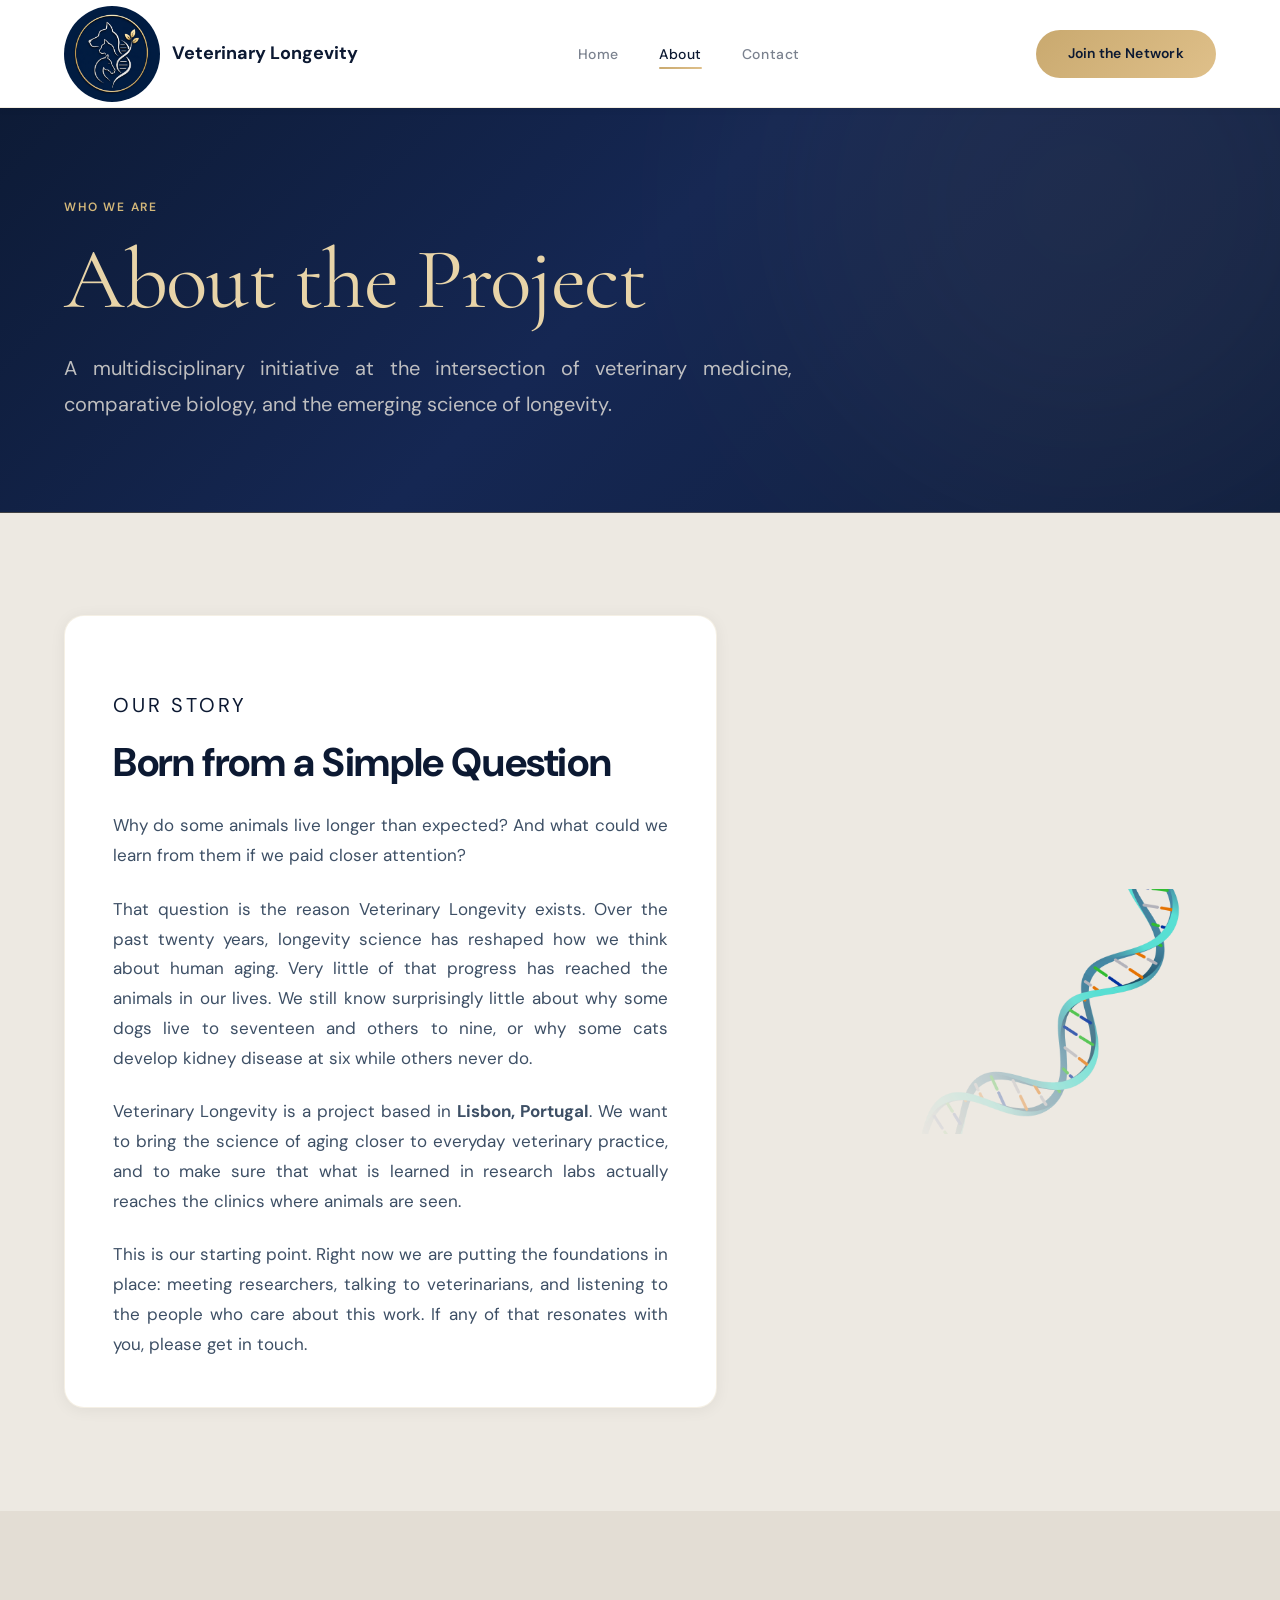
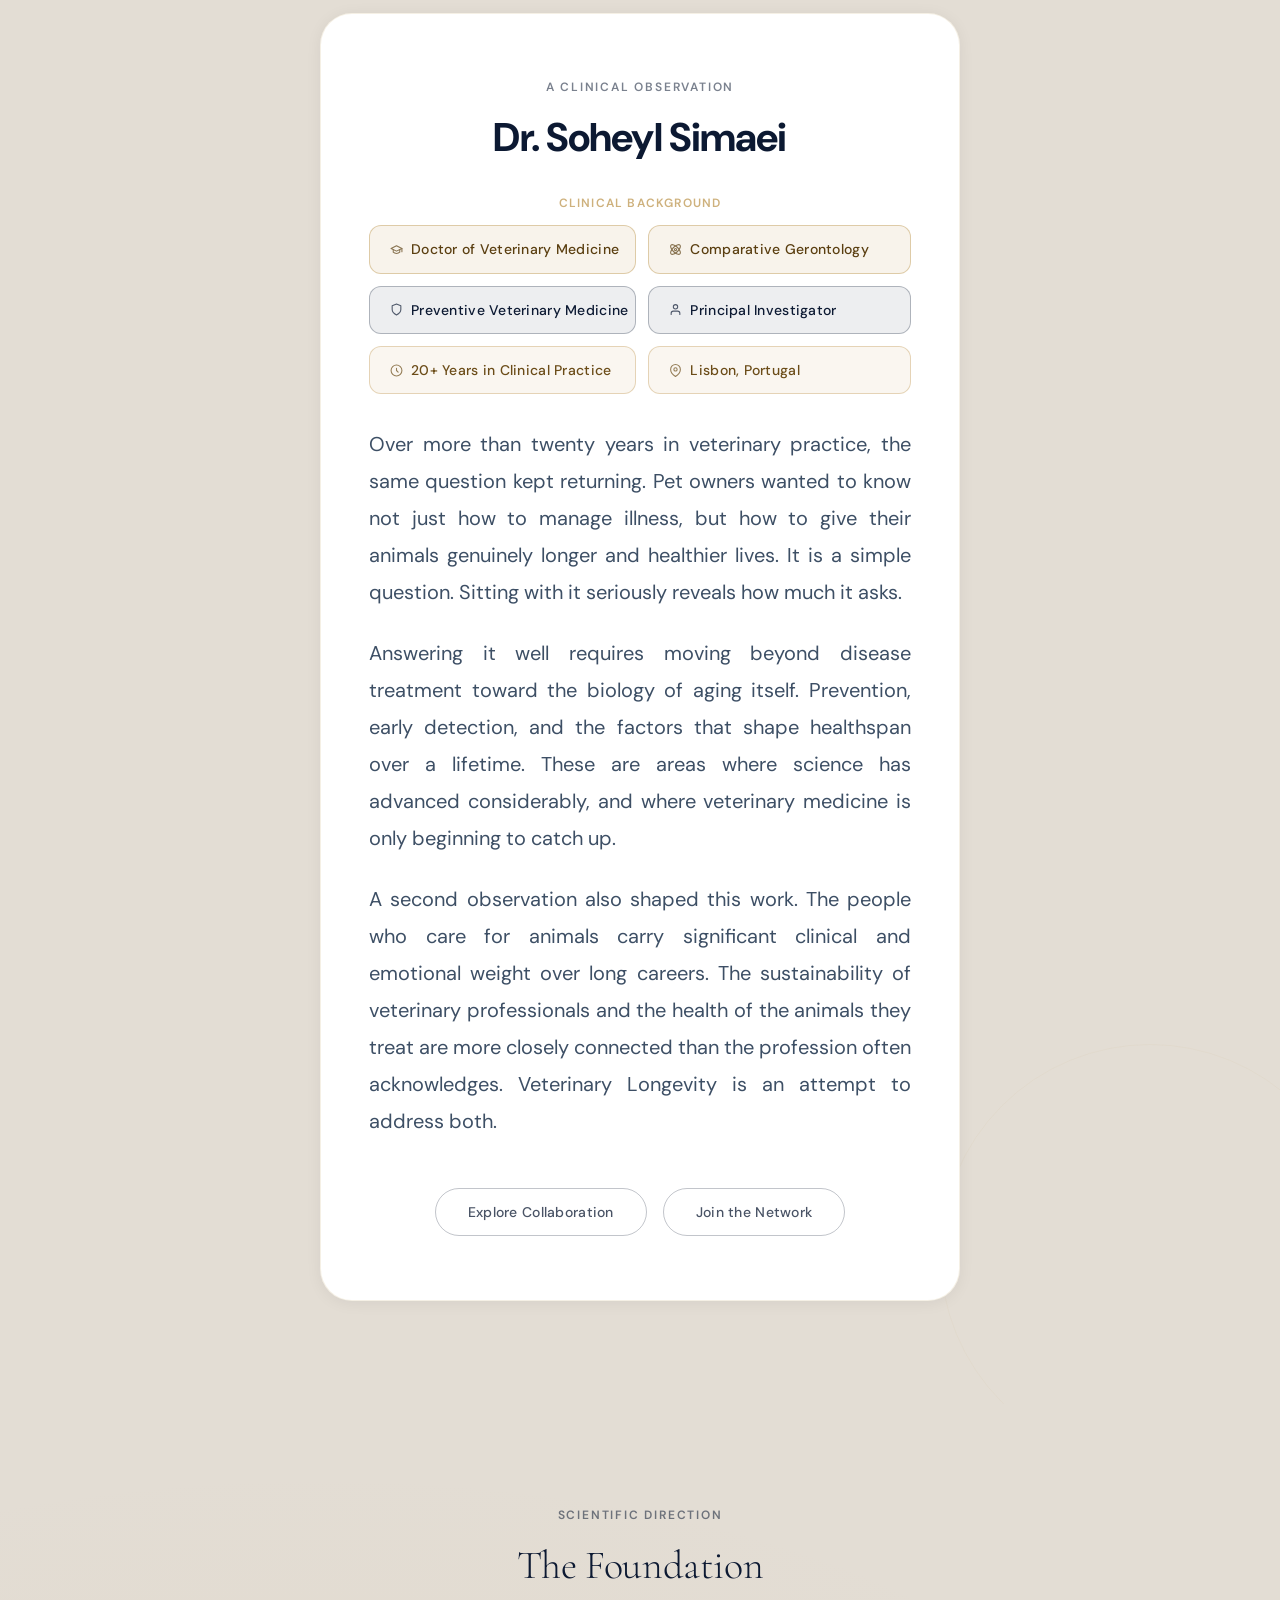
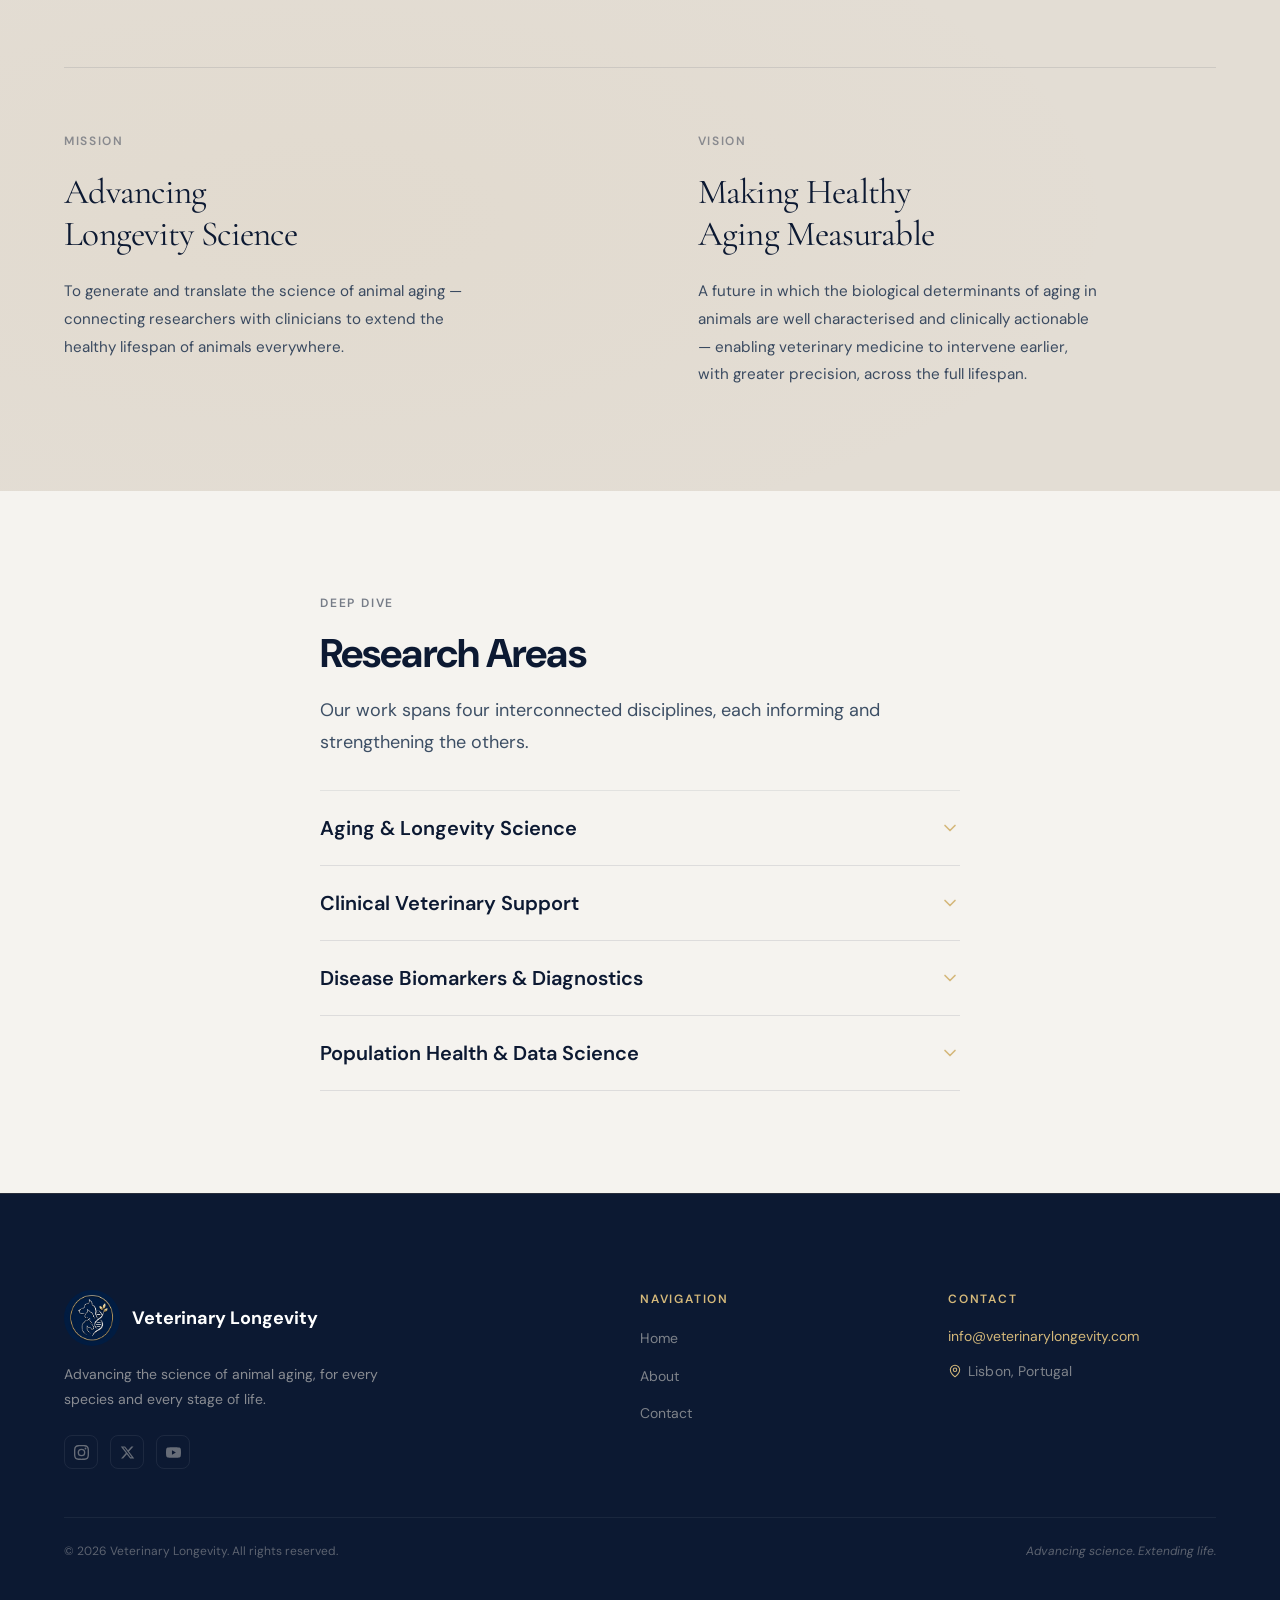
==== commit 71fcb8bc: "Fix footer contact alignment on mobile Wrap email and location in .footer__contact flex column so th" ====
--- a/about.html
+++ b/about.html
@@ -72,15 +72,17 @@
       </button>
     </div>
 
-    <div class="nav__mobile" id="mobile-menu" aria-hidden="true">
-      <ul role="list">
-        <li><a href="index.html" class="nav__mobile-link">Home</a></li>
-        <li><a href="about.html" class="nav__mobile-link">About</a></li>
-        <li><a href="contact.html" class="nav__mobile-link">Contact</a></li>
-      </ul>
-      <a href="contact.html" class="btn btn--primary">Join the Network</a>
-    </div>
   </nav>
+
+  <!-- Mobile menu lives OUTSIDE <nav> to avoid iOS backdrop-filter stacking context bug -->
+  <div class="nav__mobile" id="mobile-menu" aria-hidden="true">
+    <ul role="list">
+      <li><a href="index.html" class="nav__mobile-link">Home</a></li>
+      <li><a href="about.html" class="nav__mobile-link">About</a></li>
+      <li><a href="contact.html" class="nav__mobile-link">Contact</a></li>
+    </ul>
+    <a href="contact.html" class="btn btn--primary">Join the Network</a>
+  </div>
 
   <main>
 
@@ -307,14 +309,16 @@
 
         <div>
           <h3 class="footer__heading">Contact</h3>
-          <a href="mailto:info@veterinarylongevity.com" class="footer__email">info@veterinarylongevity.com</a>
-          <p class="footer__location" aria-label="Location">
-            <svg width="14" height="14" viewBox="0 0 24 24" fill="none" stroke="currentColor" stroke-width="1.8" stroke-linecap="round" stroke-linejoin="round" aria-hidden="true">
-              <path d="M20 10c0 6-8 12-8 12s-8-6-8-12a8 8 0 0 1 16 0Z"/>
-              <circle cx="12" cy="10" r="3"/>
-            </svg>
-            Lisbon, Portugal
-          </p>
+          <div class="footer__contact">
+            <a href="mailto:info@veterinarylongevity.com" class="footer__email">info@veterinarylongevity.com</a>
+            <p class="footer__location" aria-label="Location">
+              <svg width="14" height="14" viewBox="0 0 24 24" fill="none" stroke="currentColor" stroke-width="1.8" stroke-linecap="round" stroke-linejoin="round" aria-hidden="true">
+                <path d="M20 10c0 6-8 12-8 12s-8-6-8-12a8 8 0 0 1 16 0Z"/>
+                <circle cx="12" cy="10" r="3"/>
+              </svg>
+              Lisbon, Portugal
+            </p>
+          </div>
         </div>
       </div>
 
--- a/css/styles.css
+++ b/css/styles.css
@@ -374,26 +374,36 @@
 .nav__mobile {
   display: none;
   position: fixed;
-  inset: 0;                        /* full viewport — no gaps on any browser */
-  z-index: 9998;                   /* below nav (9999), above everything else */
-  background: #0c1932;             /* hard-coded dark navy — never a variable */
+  top: 0; left: 0; right: 0; bottom: 0; /* explicit instead of inset — wider support */
+  width: 100%; height: 100%;             /* belt-and-suspenders for iOS */
+  z-index: 9998;                         /* below nav bar (9999), above everything else */
+  background: #0c1932;
   flex-direction: column;
   align-items: center;
   justify-content: center;
   gap: var(--space-10);
-  padding-top: var(--nav-height);  /* push links below the visible nav bar */
+  padding-top: var(--nav-height);
   opacity: 0;
   visibility: hidden;
   pointer-events: none;
   overflow-y: auto;
   -webkit-overflow-scrolling: touch;
-  transition: opacity 0.3s ease, visibility 0.3s ease;
-}
-
-.nav--open .nav__mobile {
+  transition: opacity 0.28s ease, visibility 0.28s ease;
+}
+
+/* Triggered directly on the element — not via parent selector */
+.nav__mobile.menu--open {
   opacity: 1;
   visibility: visible;
   pointer-events: all;
+}
+
+/* iOS body scroll lock — position:fixed is required; overflow:hidden alone doesn't work on Safari */
+body.menu-open {
+  position: fixed;
+  top: 0;
+  width: 100%;
+  overflow: hidden;
 }
 
 .nav__mobile ul {
@@ -1535,7 +1545,16 @@
 
 .footer__link:hover { color: var(--color-white); }
 
+.footer__contact {
+  display: flex;
+  flex-direction: column;
+  align-items: flex-start;
+  gap: var(--space-3);
+}
+
 .footer__email {
+  display: inline-flex;
+  align-items: center;
   font-size: var(--text-sm);
   color: var(--color-teal-400);
   transition: color 0.2s ease;
@@ -1547,7 +1566,6 @@
   display: inline-flex;
   align-items: center;
   gap: 6px;
-  margin-top: var(--space-3);
   font-size: var(--text-sm);
   color: var(--color-text-muted);
   letter-spacing: 0.01em;
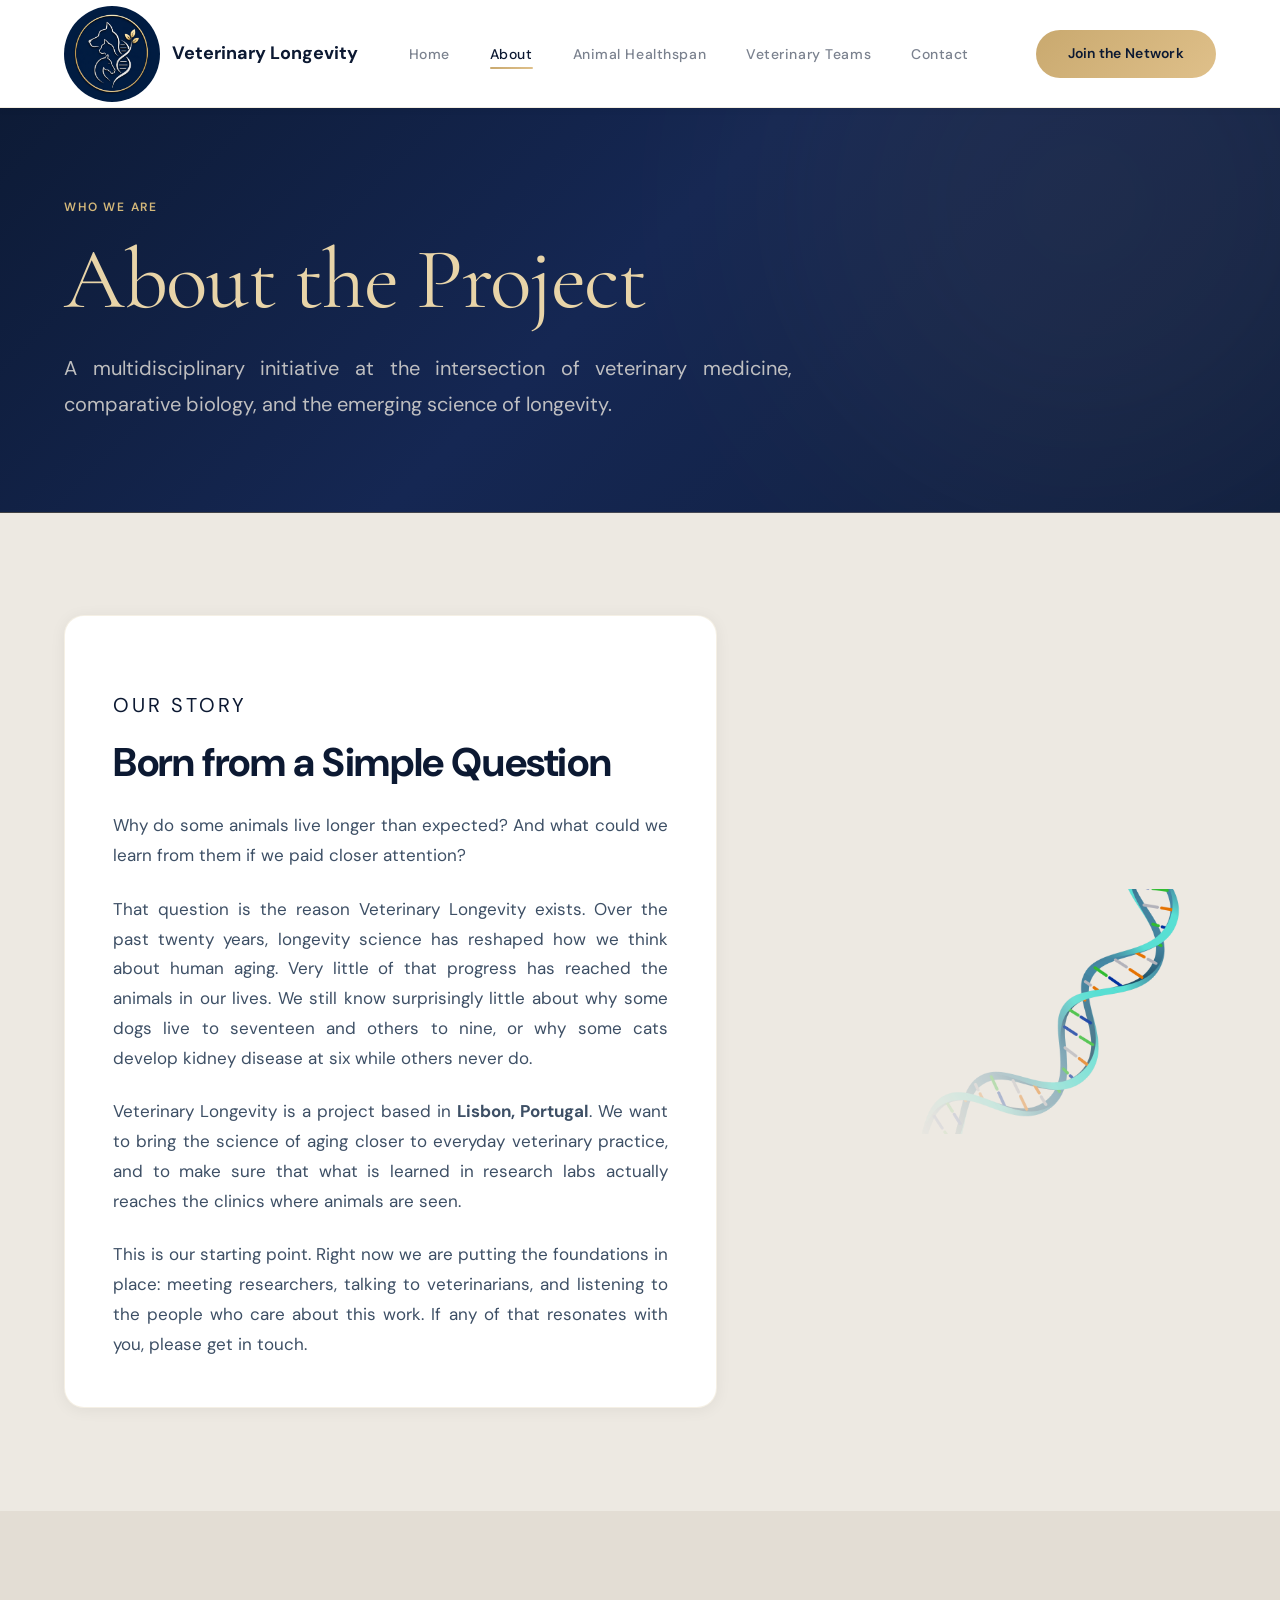
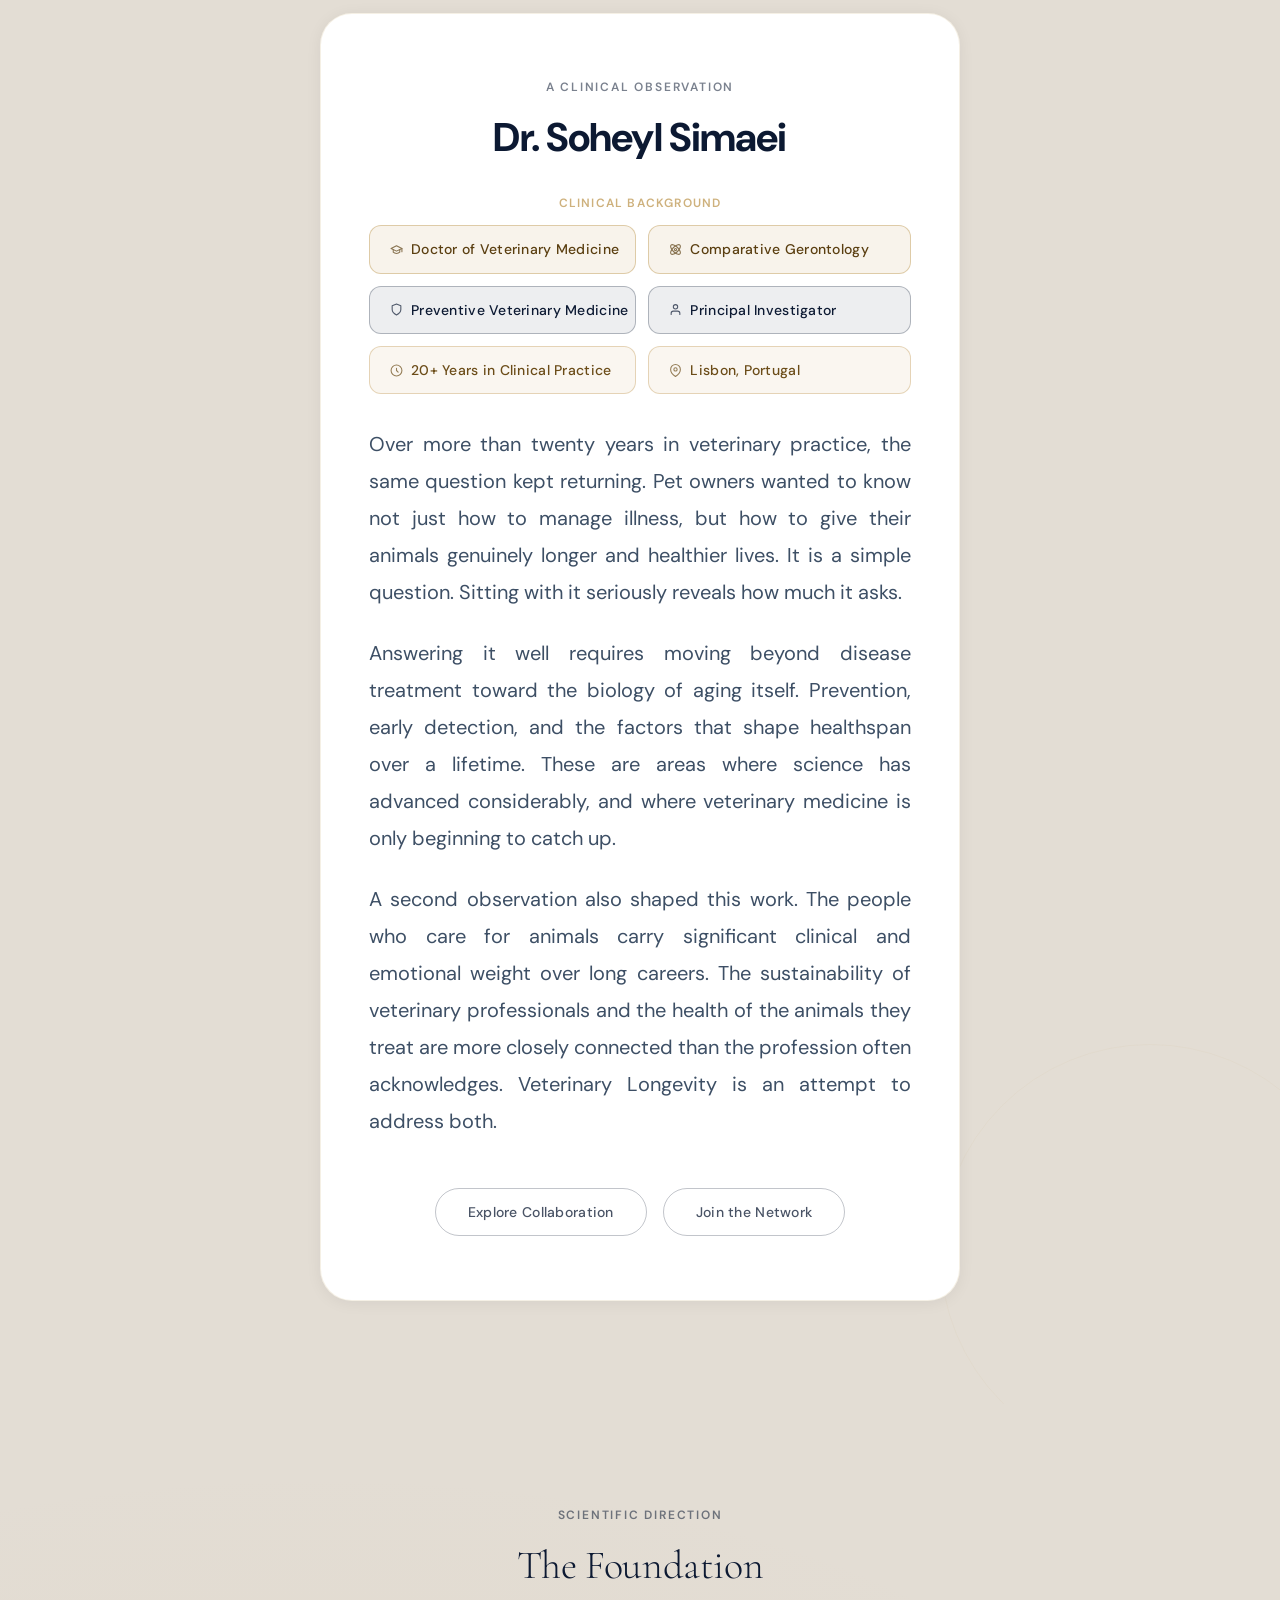
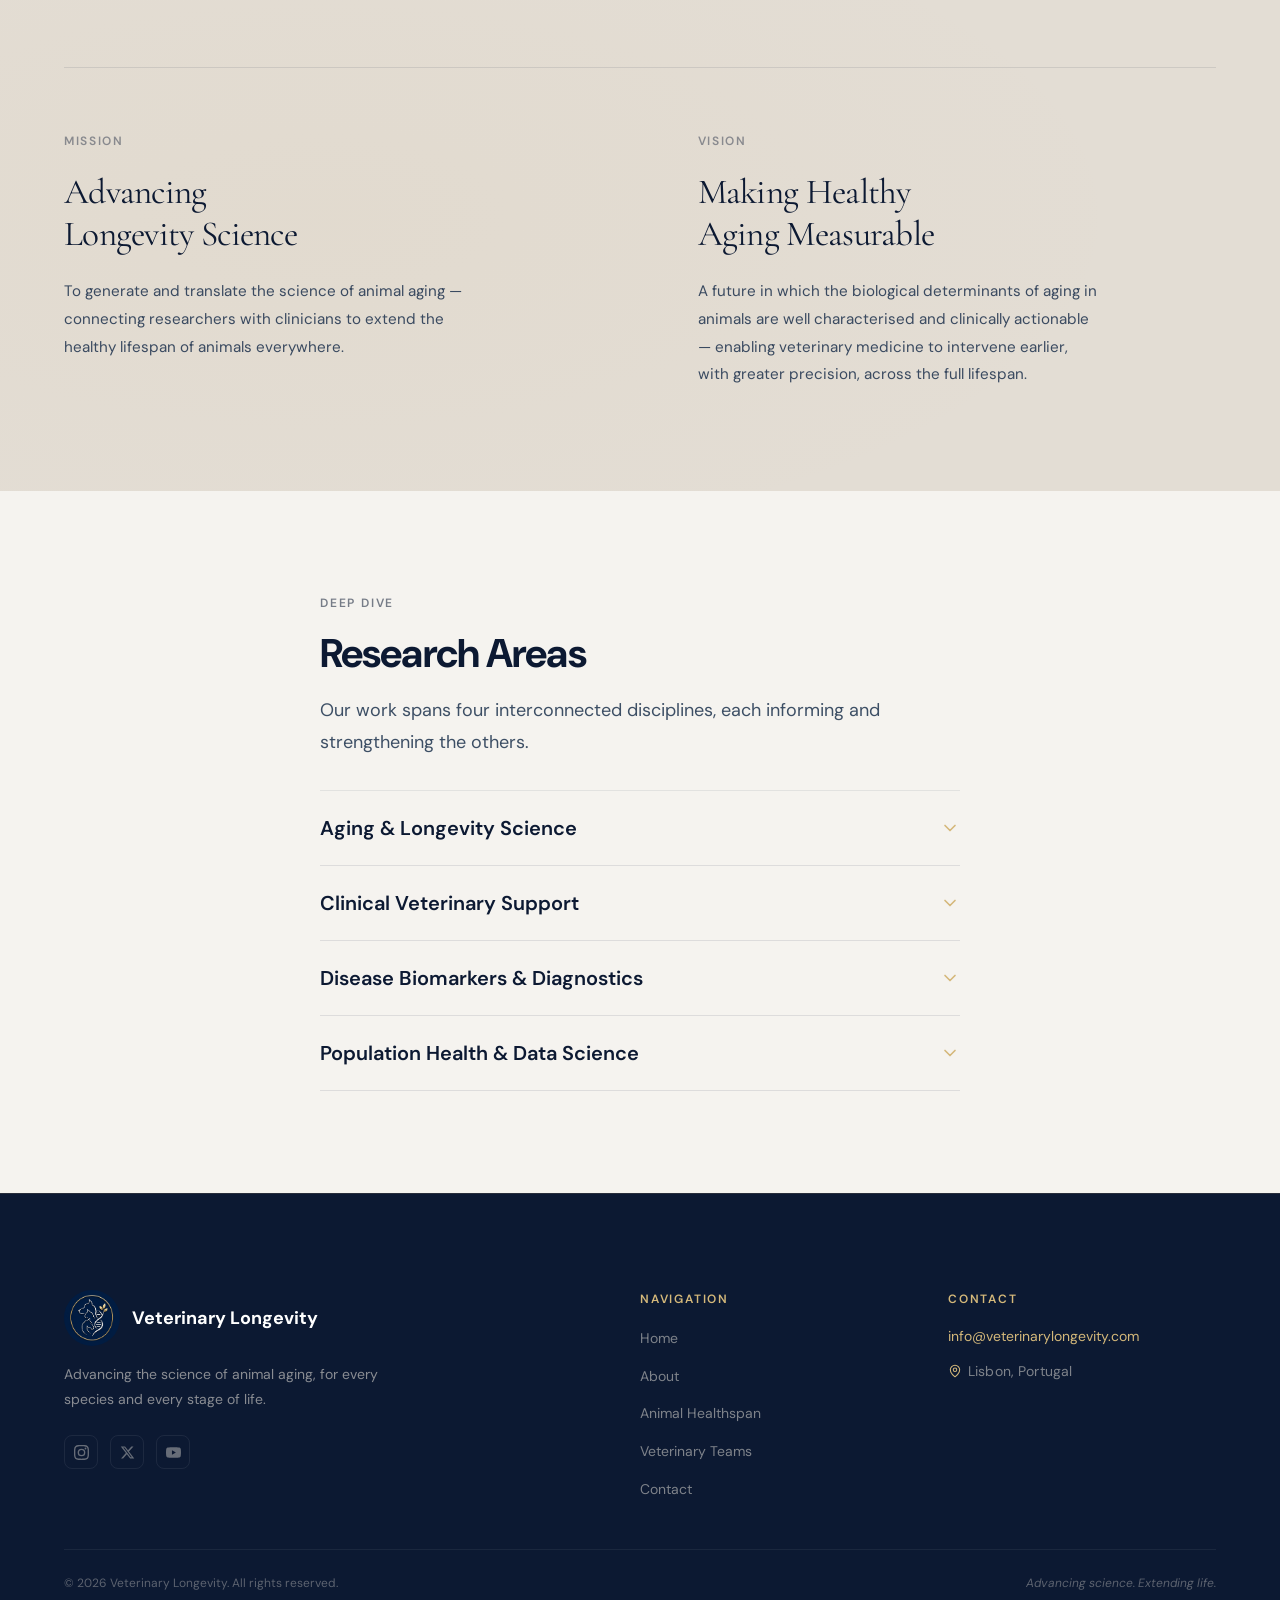
==== commit c5ffcb34: "Add Animal Healthspan and Veterinary Team Healthspan pillar pages New pages: - animal-healthspan.htm" ====
--- a/about.html
+++ b/about.html
@@ -62,6 +62,8 @@
       <ul class="nav__links" role="list">
         <li><a href="index.html" class="nav__link" data-page="home">Home</a></li>
         <li><a href="about.html" class="nav__link active" data-page="about" aria-current="page">About</a></li>
+        <li><a href="animal-healthspan.html" class="nav__link" data-page="animal-healthspan">Animal Healthspan</a></li>
+        <li><a href="veterinary-team-healthspan.html" class="nav__link" data-page="veterinary-teams">Veterinary Teams</a></li>
         <li><a href="contact.html" class="nav__link" data-page="contact">Contact</a></li>
       </ul>
 
@@ -79,6 +81,8 @@
     <ul role="list">
       <li><a href="index.html" class="nav__mobile-link">Home</a></li>
       <li><a href="about.html" class="nav__mobile-link">About</a></li>
+      <li><a href="animal-healthspan.html" class="nav__mobile-link">Animal Healthspan</a></li>
+      <li><a href="veterinary-team-healthspan.html" class="nav__mobile-link">Veterinary Teams</a></li>
       <li><a href="contact.html" class="nav__mobile-link">Contact</a></li>
     </ul>
     <a href="contact.html" class="btn btn--primary">Join the Network</a>
@@ -303,6 +307,8 @@
           <ul class="footer__links" role="list">
             <li><a href="index.html" class="footer__link">Home</a></li>
             <li><a href="about.html" class="footer__link">About</a></li>
+            <li><a href="animal-healthspan.html" class="footer__link">Animal Healthspan</a></li>
+            <li><a href="veterinary-team-healthspan.html" class="footer__link">Veterinary Teams</a></li>
             <li><a href="contact.html" class="footer__link">Contact</a></li>
           </ul>
         </div>
--- a/css/styles.css
+++ b/css/styles.css
@@ -1884,6 +1884,55 @@
   .nav__mobile { display: flex; }
 }
 
+/* ============================================
+   VISION SECTION (Homepage)
+   ============================================ */
+.vision { background: var(--color-navy-800); }
+
+.vision__grid {
+  display: grid;
+  grid-template-columns: 1.12fr 1fr;
+  gap: var(--space-6);
+}
+
+/* Primary card — warmer border to signal lead topic */
+.card--primary {
+  border-color: rgba(201,169,111,0.42);
+}
+
+/* Card link — sits at the bottom of card content */
+.card__link {
+  display: inline-flex;
+  align-items: center;
+  gap: var(--space-2);
+  margin-top: auto;
+  padding-top: var(--space-6);
+  font-size: var(--text-sm);
+  font-weight: var(--font-weight-medium);
+  letter-spacing: 0.03em;
+  color: var(--color-teal-400);
+  transition: color 0.2s ease, gap 0.2s ease;
+}
+
+.card__link:hover { color: var(--color-teal-300); gap: var(--space-3); }
+
+/* Pillar page "Why" section — slight tonal step */
+.pillar-why { background: var(--color-navy-900); }
+
+/* Vision grid collapses on small screens */
+@media (max-width: 640px) {
+  .vision__grid { grid-template-columns: 1fr; }
+}
+
+/* Light-mode overrides for new components */
+@media (prefers-color-scheme: light) {
+  .vision { background: #f0ece4; }
+  .card--primary { border-color: rgba(201,169,111,0.5); }
+  .card__link { color: var(--color-teal-500); }
+  .card__link:hover { color: #7a5c1e; }
+  .pillar-why { background: #e8e2d8; }
+}
+
 /* Stats strip: 3 columns on wider screens */
 @media (min-width: 640px) {
   .stats-strip__grid {
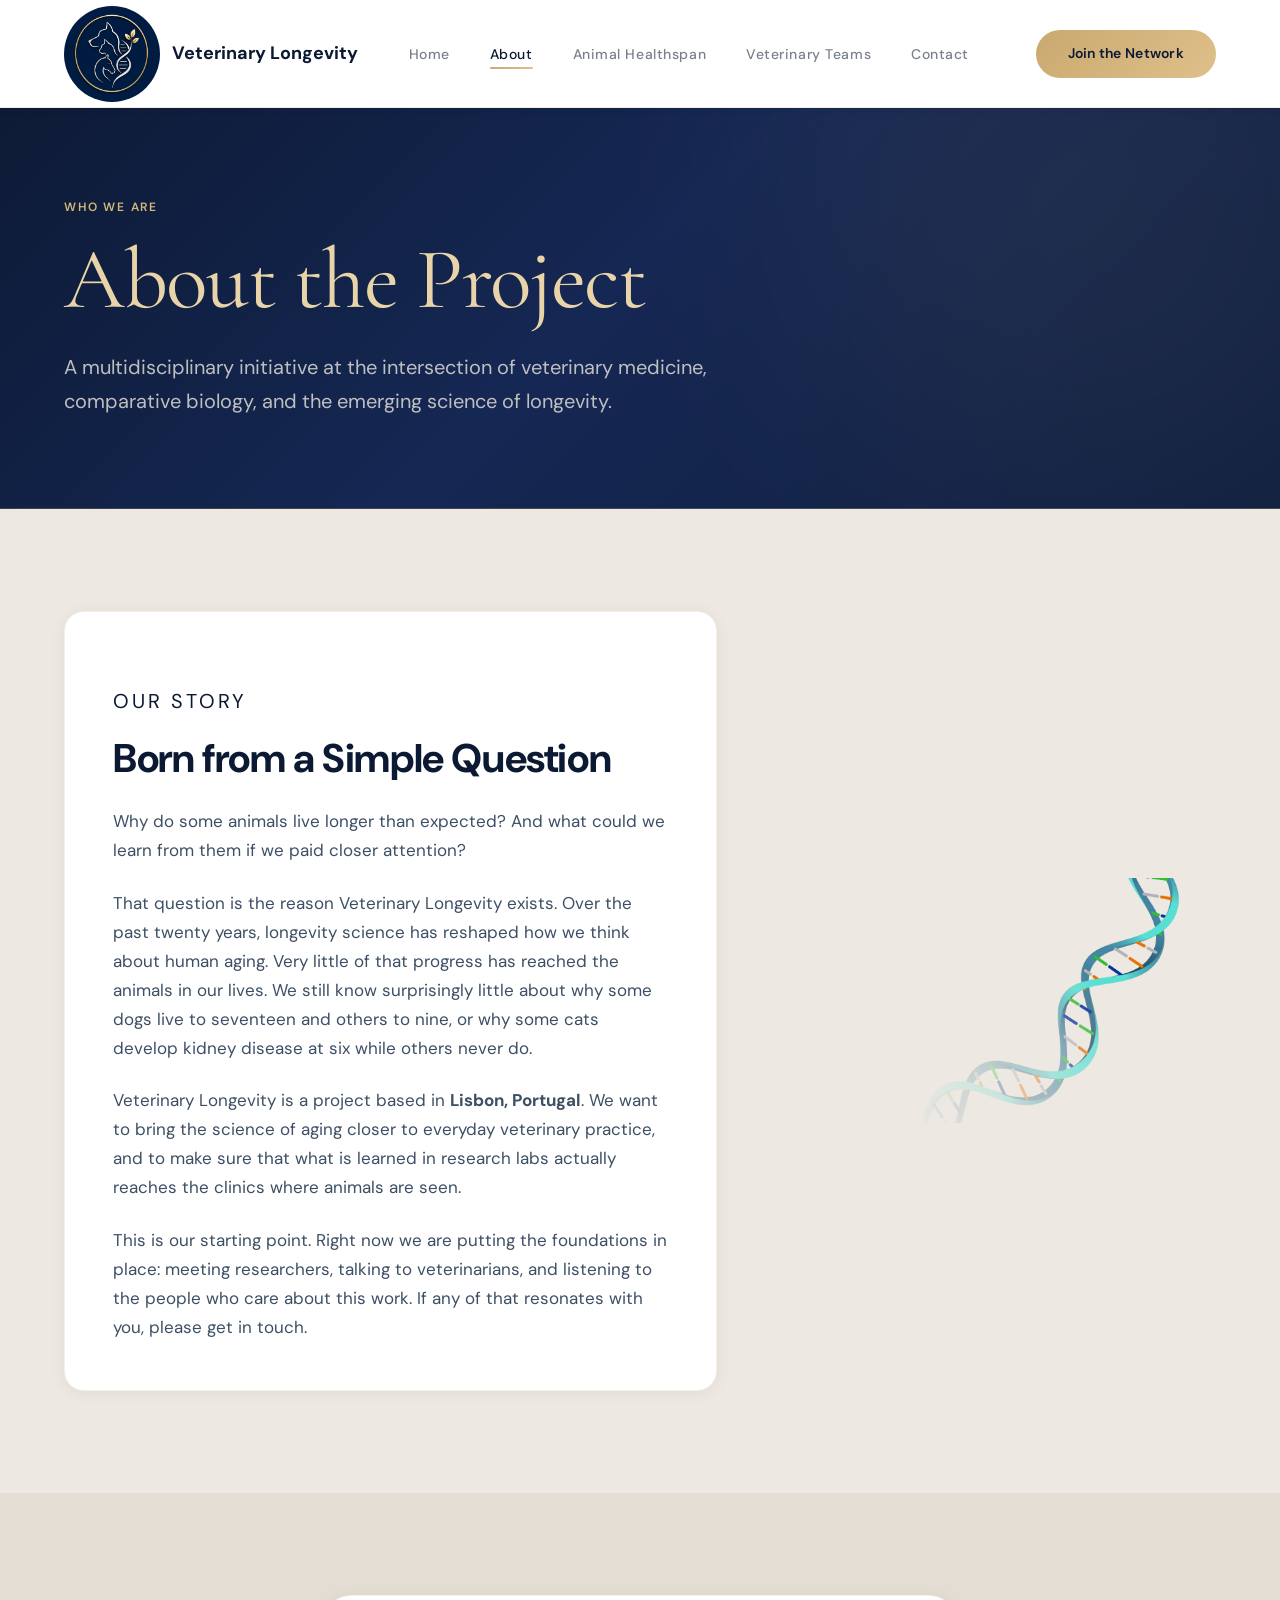
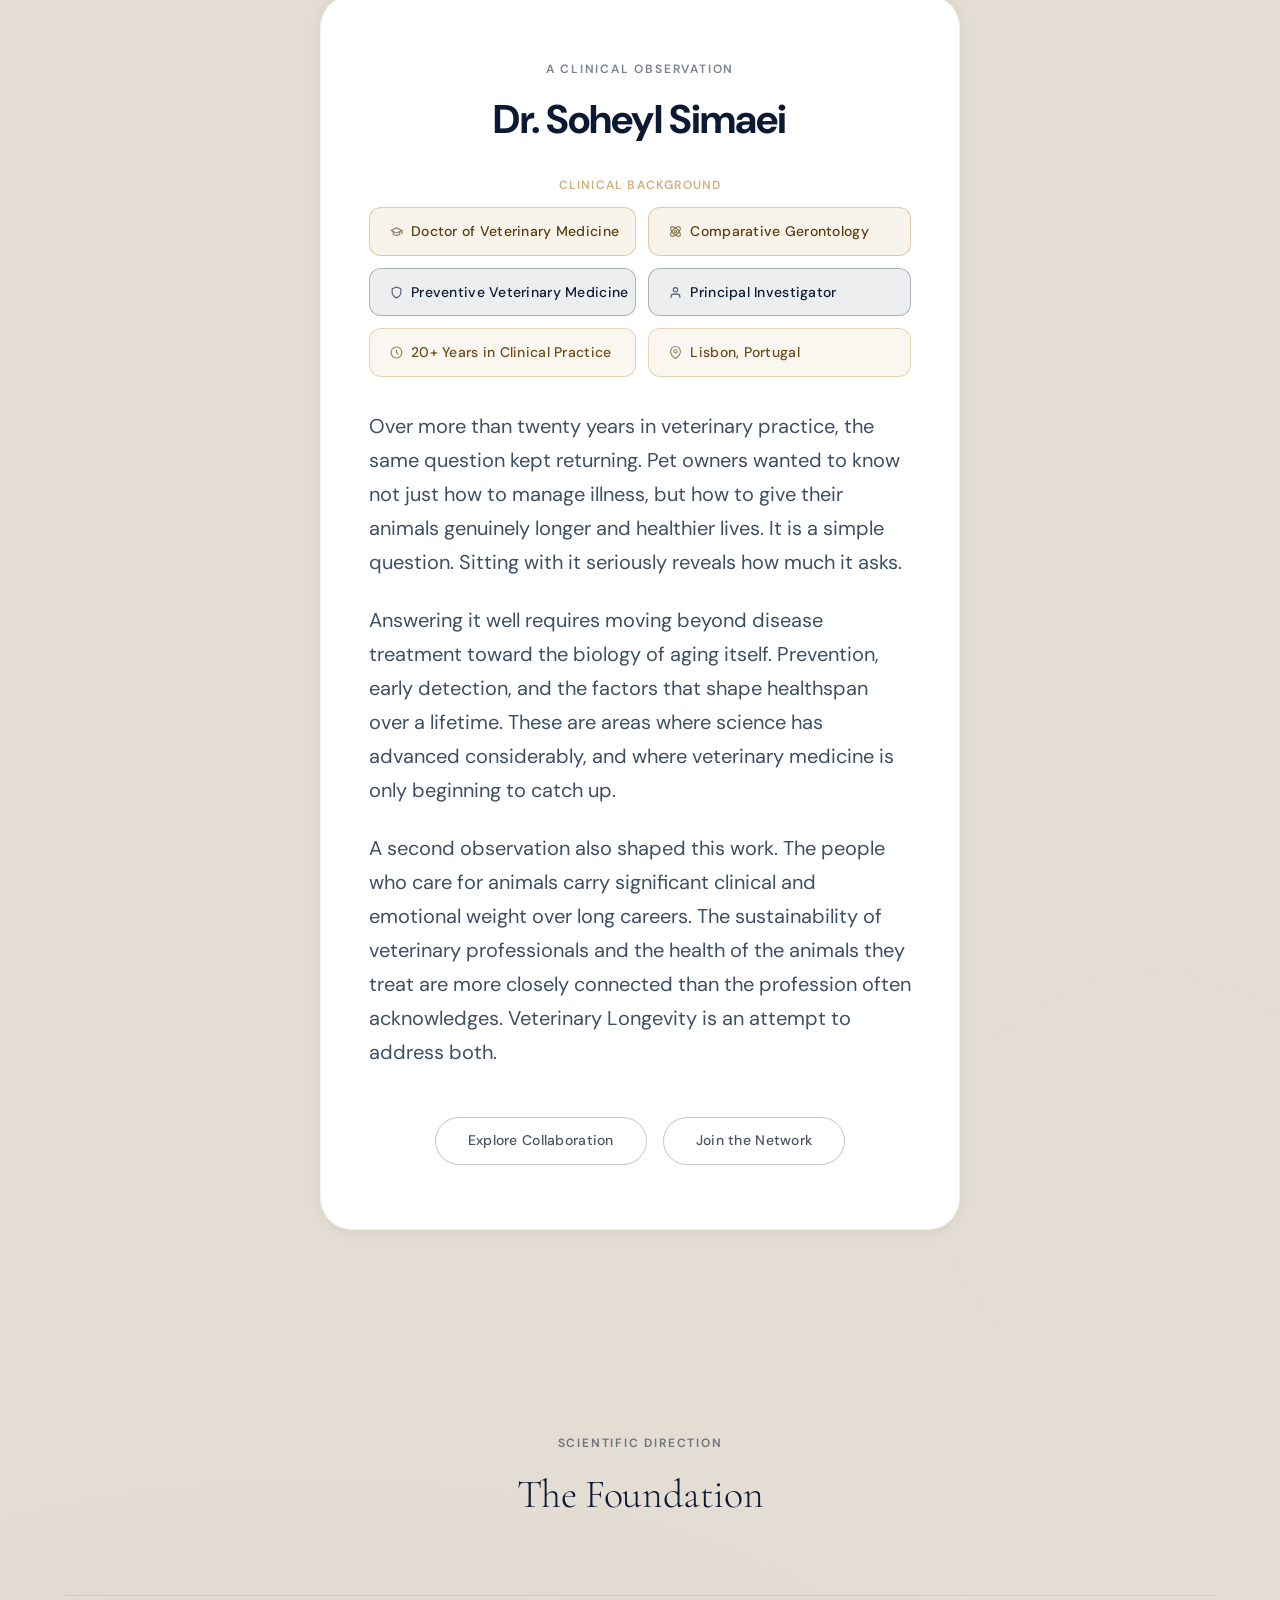
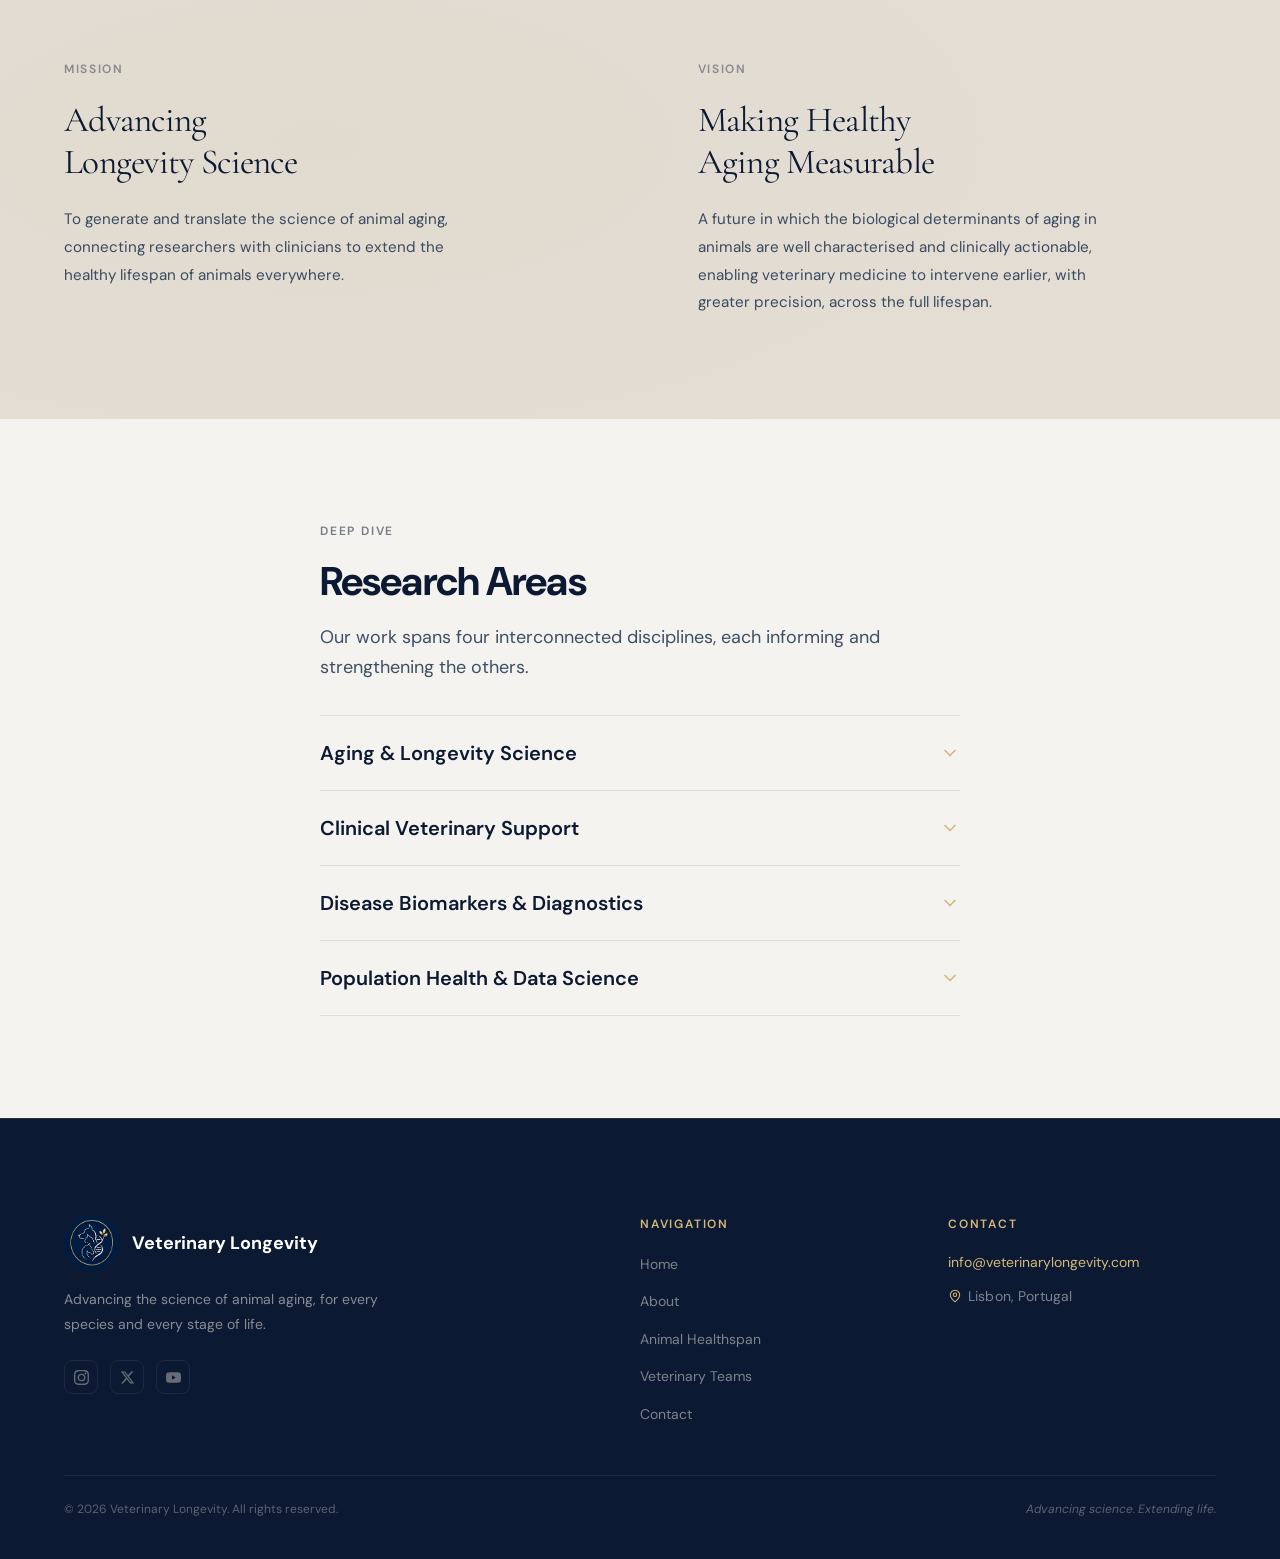
==== commit 8f9cf682: "Refine typography, restructure homepage, and soften language Part 1: Remove all text-align justify s" ====
--- a/about.html
+++ b/about.html
@@ -136,7 +136,7 @@
       <div class="container--narrow">
         <div class="founder__inner animate-on-scroll">
           <p class="eyebrow">A Clinical Observation</p>
-          <h2 id="founder-heading" class="heading-lg" style="white-space: nowrap">Dr. Soheyl Simaei</h2>
+          <h2 id="founder-heading" class="heading-lg">Dr. Soheyl Simaei</h2>
           <p class="founder__credentials-label">Clinical Background</p>
           <div class="founder__credentials">
             <span class="founder__credential">
@@ -190,13 +190,13 @@
           <div class="mv-panel animate-on-scroll">
             <p class="eyebrow mv-label">Mission</p>
             <h3 class="mv-heading">Advancing Longevity Science</h3>
-            <p class="mv-body">To generate and translate the science of animal aging — connecting researchers with clinicians to extend the healthy lifespan of animals everywhere.</p>
+            <p class="mv-body">To generate and translate the science of animal aging, connecting researchers with clinicians to extend the healthy lifespan of animals everywhere.</p>
           </div>
 
           <div class="mv-panel animate-on-scroll delay-2">
             <p class="eyebrow mv-label">Vision</p>
             <h3 class="mv-heading">Making Healthy Aging Measurable</h3>
-            <p class="mv-body">A future in which the biological determinants of aging in animals are well characterised and clinically actionable — enabling veterinary medicine to intervene earlier, with greater precision, across the full lifespan.</p>
+            <p class="mv-body">A future in which the biological determinants of aging in animals are well characterised and clinically actionable, enabling veterinary medicine to intervene earlier, with greater precision, across the full lifespan.</p>
           </div>
 
         </div>
--- a/css/styles.css
+++ b/css/styles.css
@@ -234,10 +234,9 @@
 .section-header__sub {
   color: var(--color-text-secondary);
   font-size: var(--text-lg);
-  line-height: 1.78;
+  line-height: 1.7;
   margin-top: var(--space-6);
-  text-align: justify;
-  text-align-last: left;
+  text-align: left;
 }
 
 .grid-2 {
@@ -596,11 +595,9 @@
 .hero__sub {
   font-size: clamp(var(--text-base), 1.5vw + 0.5rem, var(--text-xl));
   color: var(--color-text-secondary);
-  line-height: 1.82;
+  line-height: 1.7;
   max-width: 52ch;
   margin-bottom: var(--space-12);
-  text-align: justify;
-  text-align-last: left;
 }
 
 .hero__note {
@@ -611,8 +608,6 @@
   margin-bottom: var(--space-12);
   padding-left: var(--space-5);
   border-left: 3px solid rgba(201,169,111,0.42);
-  text-align: justify;
-  text-align-last: left;
   font-style: italic;
 }
 
@@ -889,11 +884,9 @@
 .page-hero__sub {
   font-size: clamp(var(--text-base), 1.5vw + 0.25rem, var(--text-xl));
   color: var(--color-text-secondary);
-  line-height: 1.8;
+  line-height: 1.7;
   max-width: 52ch;
   margin-top: var(--space-6);
-  text-align: justify;
-  text-align-last: left;
 }
 
 /* ============================================
@@ -925,10 +918,8 @@
 .our-story__text p {
   color: var(--color-text-secondary);
   font-size: 1.0625rem;
-  line-height: 1.75;
+  line-height: 1.7;
   margin-top: var(--space-6);
-  text-align: justify;
-  text-align-last: left;
 }
 
 .our-story__text p:first-of-type {
@@ -1087,10 +1078,8 @@
 .accordion__body {
   padding-bottom: var(--space-8);
   color: var(--color-text-secondary);
-  line-height: 1.82;
+  line-height: 1.7;
   font-size: 1.0125rem;
-  text-align: justify;
-  text-align-last: left;
 }
 
 /* Team */
@@ -1408,11 +1397,10 @@
 .founder__bio {
   font-size: var(--text-xl);
   color: var(--color-text-secondary);
-  line-height: 1.85;
+  line-height: 1.7;
   margin-top: var(--space-8);
   margin-bottom: var(--space-12);
-  text-align: justify;
-  text-align-last: left;
+  text-align: left;
 }
 
 .founder__bio p + p {
@@ -1974,10 +1962,49 @@
   }
 }
 
-/* Founder bio: remove justify on narrow screens — causes extreme word gaps */
+/* Founder bio: slightly smaller font on narrow screens */
 @media (max-width: 640px) {
   .founder__bio {
-    text-align: left;
     font-size: var(--text-lg);
   }
 }
+
+/* ============================================
+   CURRENT STAGE STATEMENT
+   ============================================ */
+.current-stage {
+  background: var(--color-navy-950);
+  border-top: 1px solid rgba(201,169,111,0.1);
+  border-bottom: 1px solid rgba(201,169,111,0.1);
+  padding: clamp(3rem, 6vw, 5rem) 0;
+}
+
+.current-stage__inner {
+  max-width: 640px;
+  margin: 0 auto;
+  text-align: center;
+}
+
+.current-stage__label {
+  font-size: var(--text-xs);
+  font-weight: var(--font-weight-semibold);
+  letter-spacing: var(--tracking-widest);
+  text-transform: uppercase;
+  color: var(--color-teal-400);
+  opacity: 0.6;
+  margin-bottom: var(--space-5);
+  display: block;
+}
+
+.current-stage__text {
+  font-size: var(--text-base);
+  color: var(--color-text-muted);
+  line-height: 1.8;
+  letter-spacing: 0.01em;
+  font-style: italic;
+}
+
+@media (prefers-color-scheme: light) {
+  .current-stage { background: #f0ece4; border-color: rgba(12,25,50,0.08); }
+  .current-stage__text { color: var(--color-text-muted); }
+}
